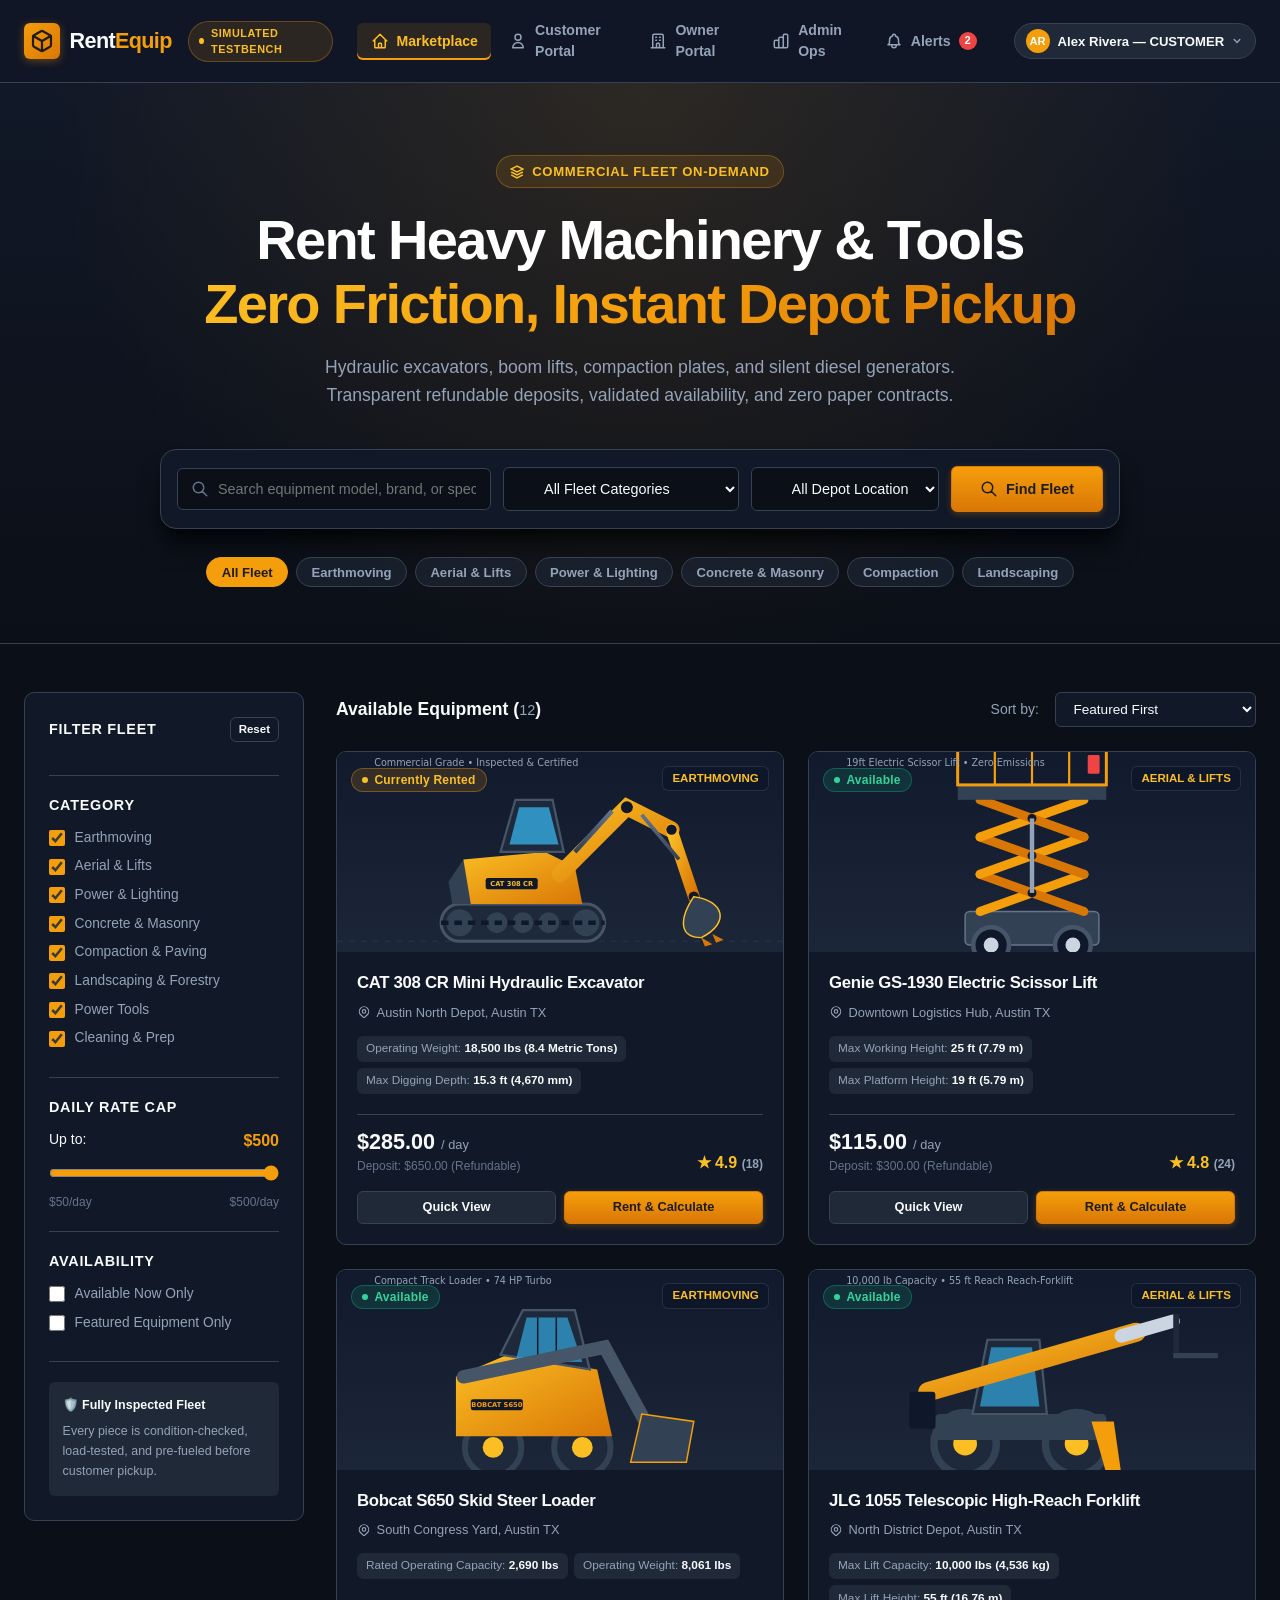
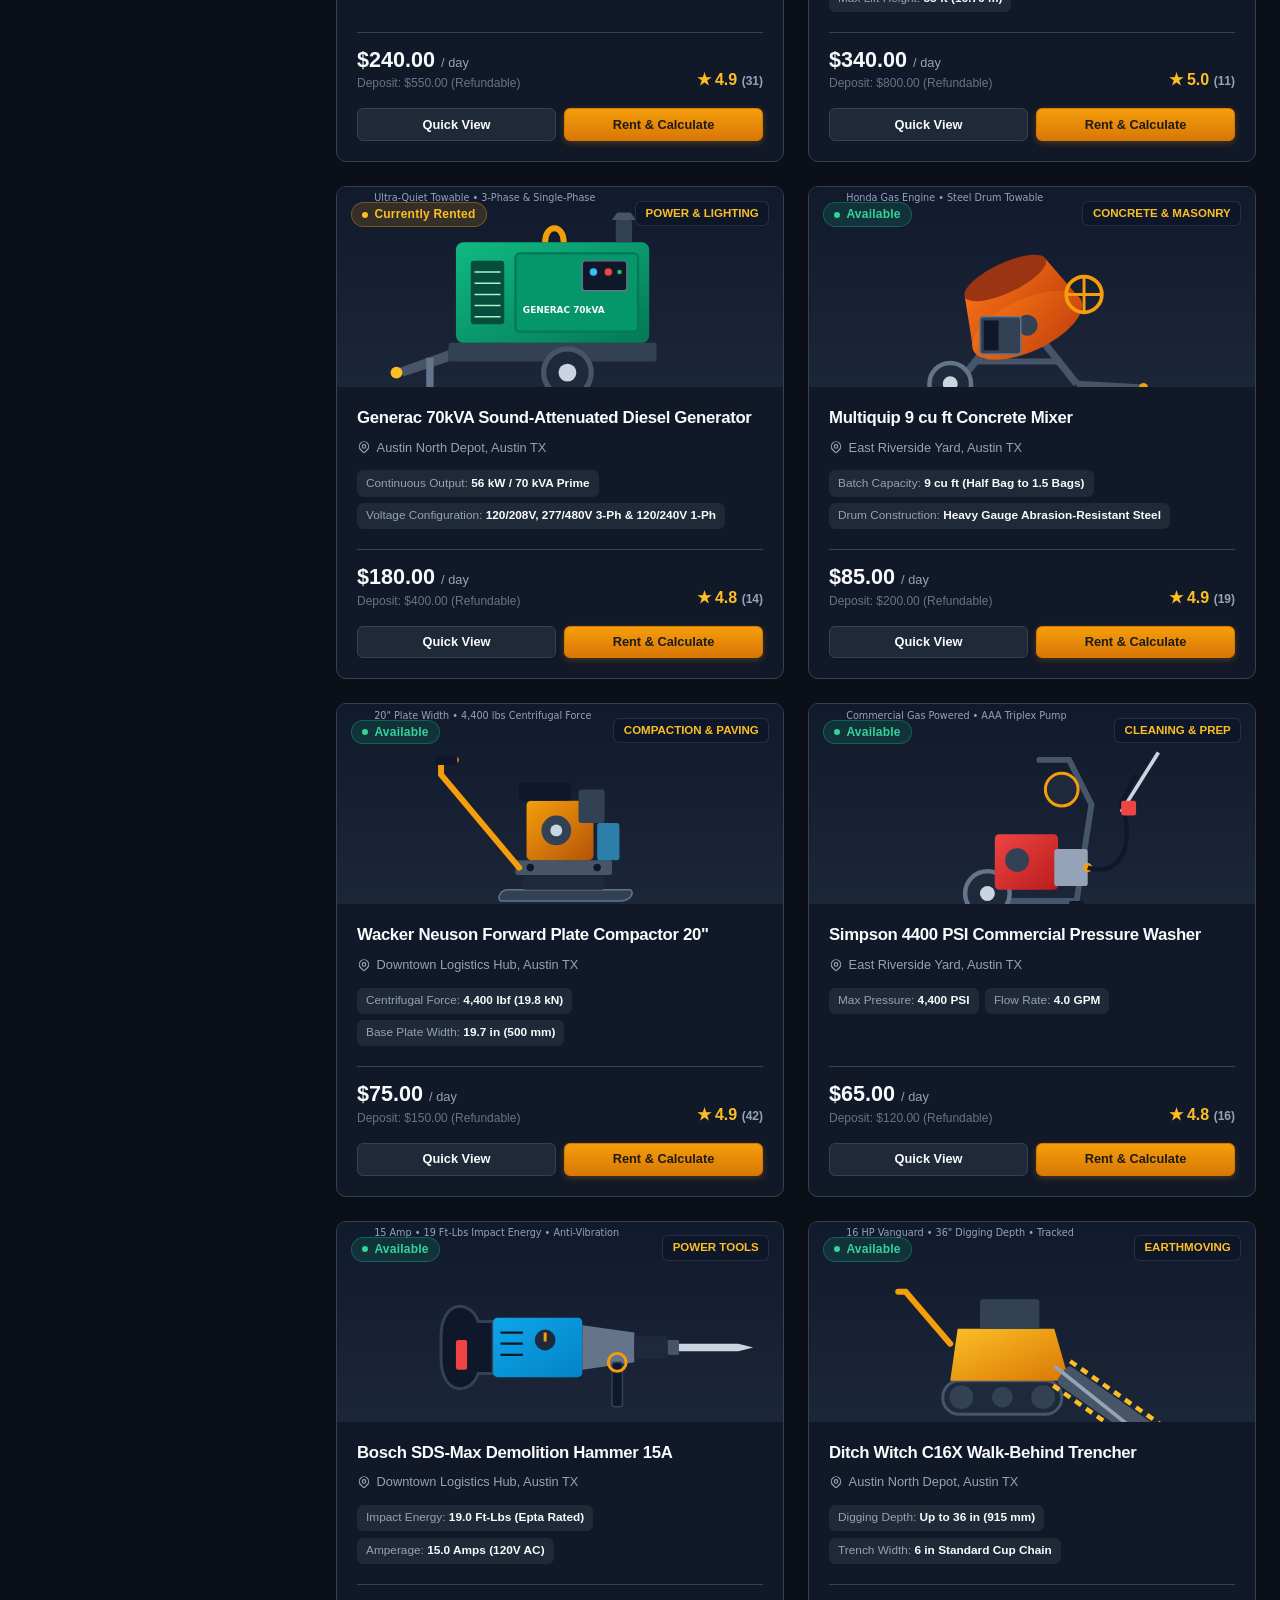
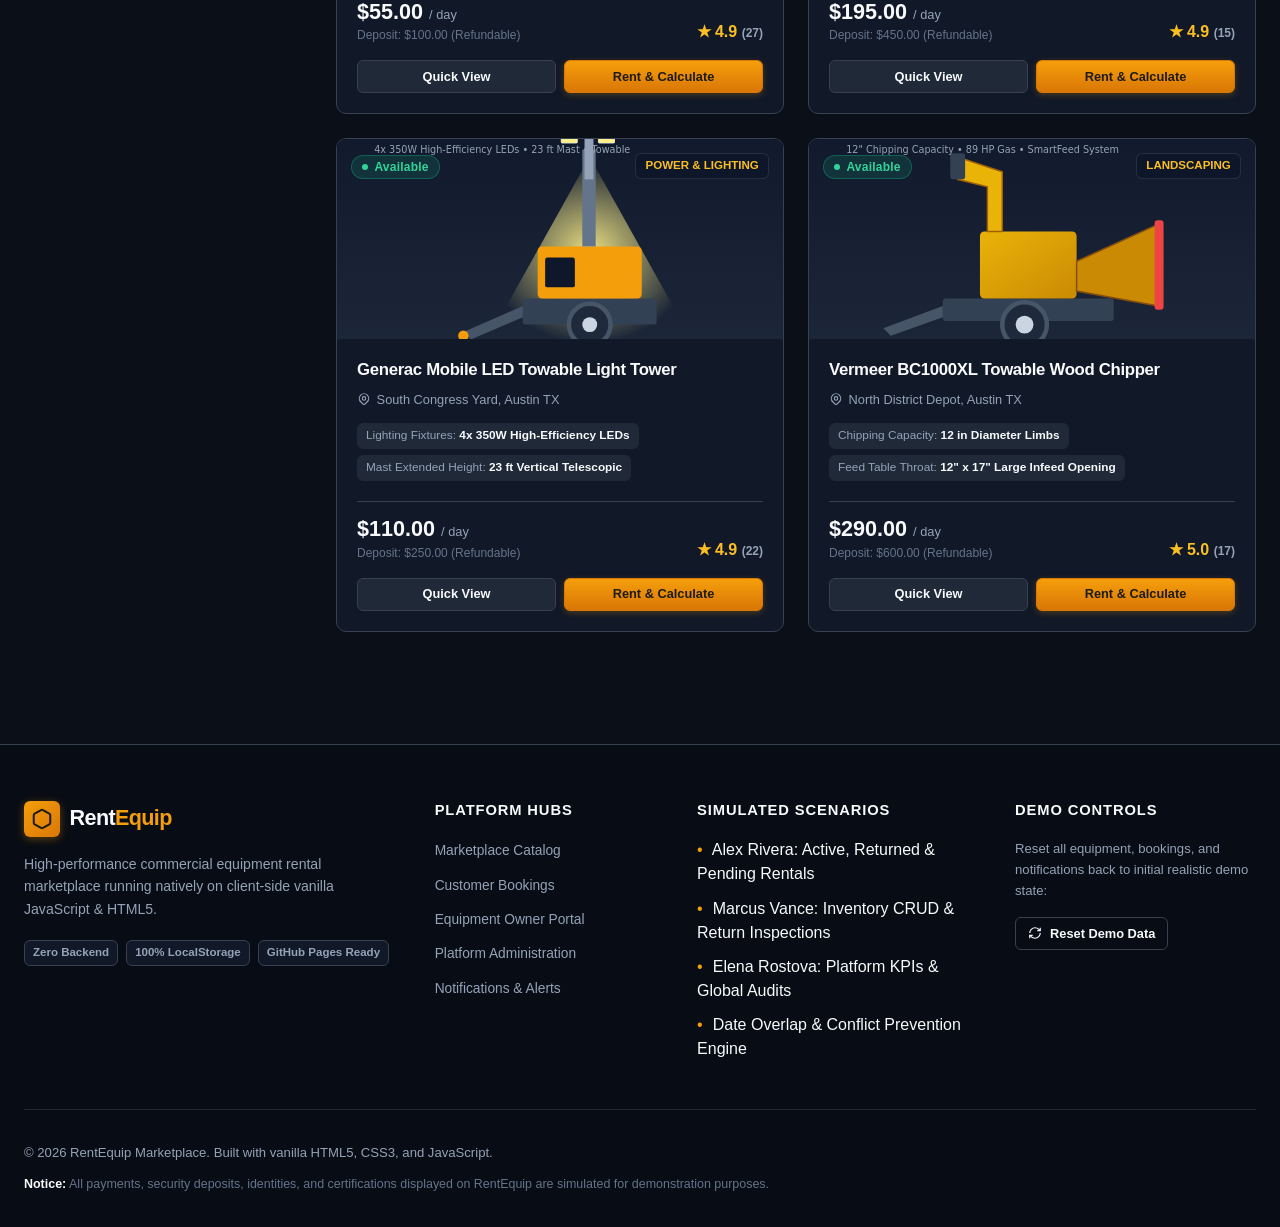
==== index.html @ ba28d606 "feat: implement RentEquip equipment rental marketplace and GitHub Pages deploy workflow" ====
<!DOCTYPE html>
<html lang="en">
<head>
  <meta charset="UTF-8">
  <meta name="viewport" content="width=device-width, initial-scale=1.0">
  <meta name="description" content="RentEquip - Modern commercial equipment rental marketplace. Rent excavators, aerial lifts, generators, and compaction machinery with instant availability.">
  <title>RentEquip — Heavy Equipment &amp; Machinery Rental Marketplace</title>
  
  <!-- CSS Stylesheets (Relative Paths for GitHub Pages) -->
  <link rel="stylesheet" href="css/base.css">
  <link rel="stylesheet" href="css/components.css">
  <link rel="stylesheet" href="css/marketplace.css">
  <link rel="stylesheet" href="css/dashboard.css">
</head>
<body>
  <div class="site-wrapper">
    <!-- Shared Top Navigation Header -->
    <header class="main-header" id="main-header"></header>

    <main class="main-content" id="main-content">
      <!-- Hero Section -->
      <section class="hero-section">
        <div class="container">
          <div class="hero-tagline">
            <svg width="14" height="14" viewBox="0 0 24 24" fill="none" stroke="currentColor" stroke-width="2.5">
              <path d="M12 2L2 7l10 5 10-5-10-5zM2 17l10 5 10-5M2 12l10 5 10-5"/>
            </svg>
            Commercial Fleet On-Demand
          </div>
          <h1 class="hero-title">
            Rent Heavy Machinery &amp; Tools <br><span>Zero Friction, Instant Depot Pickup</span>
          </h1>
          <p class="hero-subtitle">
            Hydraulic excavators, boom lifts, compaction plates, and silent diesel generators. Transparent refundable deposits, validated availability, and zero paper contracts.
          </p>

          <!-- Search Widget -->
          <div class="search-widget-card">
            <form class="search-widget-form" id="search-form" role="search" aria-label="Search equipment catalog">
              <div class="search-field">
                <svg class="search-field-icon" width="18" height="18" fill="none" stroke="currentColor" stroke-width="2" viewBox="0 0 24 24">
                  <path stroke-linecap="round" stroke-linejoin="round" d="M21 21l-6-6m2-5a7 7 0 11-14 0 7 7 0 0114 0z"/>
                </svg>
                <input type="text" id="search-input" class="search-input" placeholder="Search equipment model, brand, or specs (e.g. CAT 308, Lift)..." aria-label="Search equipment keywords">
              </div>

              <div class="search-field">
                <select id="search-category-select" class="search-select" aria-label="Select equipment category">
                  <option value="all">All Fleet Categories</option>
                  <option value="Earthmoving">Earthmoving &amp; Excavation</option>
                  <option value="Aerial & Lifts">Aerial Work Platforms</option>
                  <option value="Power & Lighting">Power &amp; Lighting</option>
                  <option value="Concrete & Masonry">Concrete &amp; Masonry</option>
                  <option value="Compaction & Paving">Compaction &amp; Paving</option>
                  <option value="Landscaping">Landscaping &amp; Forestry</option>
                  <option value="Power Tools">Hand &amp; Power Tools</option>
                  <option value="Cleaning & Prep">Cleaning &amp; Prep</option>
                </select>
              </div>

              <div class="search-field">
                <select id="search-location-select" class="search-select" aria-label="Select depot yard">
                  <option value="all">All Depot Locations</option>
                  <option value="Austin North Depot">Austin North Depot</option>
                  <option value="Downtown Logistics Hub">Downtown Logistics Hub</option>
                  <option value="South Congress Yard">South Congress Yard</option>
                  <option value="East Riverside Yard">East Riverside Yard</option>
                </select>
              </div>

              <button type="submit" class="btn btn-primary search-btn">
                <svg width="18" height="18" fill="none" stroke="currentColor" stroke-width="2" viewBox="0 0 24 24">
                  <path stroke-linecap="round" stroke-linejoin="round" d="M21 21l-6-6m2-5a7 7 0 11-14 0 7 7 0 0114 0z"/>
                </svg>
                Find Fleet
              </button>
            </form>
          </div>

          <!-- Quick Category Filter Chips -->
          <div class="category-chips-bar" id="category-chips">
            <button type="button" class="category-chip active" data-category="all">All Fleet</button>
            <button type="button" class="category-chip" data-category="Earthmoving">Earthmoving</button>
            <button type="button" class="category-chip" data-category="Aerial & Lifts">Aerial &amp; Lifts</button>
            <button type="button" class="category-chip" data-category="Power & Lighting">Power &amp; Lighting</button>
            <button type="button" class="category-chip" data-category="Concrete & Masonry">Concrete &amp; Masonry</button>
            <button type="button" class="category-chip" data-category="Compaction & Paving">Compaction</button>
            <button type="button" class="category-chip" data-category="Landscaping">Landscaping</button>
          </div>
        </div>
      </section>

      <!-- Marketplace Catalog Section -->
      <section class="container">
        <div class="marketplace-layout">
          <!-- Sidebar Filters -->
          <aside class="filter-sidebar" aria-label="Catalog Filters">
            <div class="filter-section">
              <div class="filter-title">
                <span>Filter Fleet</span>
                <button type="button" class="btn btn-outline btn-sm" id="btn-reset-filters" style="font-size: 0.72rem; padding: 0.2rem 0.5rem;">Reset</button>
              </div>
            </div>

            <!-- Category Checklist -->
            <div class="filter-section">
              <h3 class="filter-title">Category</h3>
              <label class="filter-checkbox-label">
                <input type="checkbox" class="filter-checkbox filter-category-checkbox" value="Earthmoving" checked>
                <span>Earthmoving</span>
              </label>
              <label class="filter-checkbox-label">
                <input type="checkbox" class="filter-checkbox filter-category-checkbox" value="Aerial & Lifts" checked>
                <span>Aerial &amp; Lifts</span>
              </label>
              <label class="filter-checkbox-label">
                <input type="checkbox" class="filter-checkbox filter-category-checkbox" value="Power & Lighting" checked>
                <span>Power &amp; Lighting</span>
              </label>
              <label class="filter-checkbox-label">
                <input type="checkbox" class="filter-checkbox filter-category-checkbox" value="Concrete & Masonry" checked>
                <span>Concrete &amp; Masonry</span>
              </label>
              <label class="filter-checkbox-label">
                <input type="checkbox" class="filter-checkbox filter-category-checkbox" value="Compaction & Paving" checked>
                <span>Compaction &amp; Paving</span>
              </label>
              <label class="filter-checkbox-label">
                <input type="checkbox" class="filter-checkbox filter-category-checkbox" value="Landscaping" checked>
                <span>Landscaping &amp; Forestry</span>
              </label>
              <label class="filter-checkbox-label">
                <input type="checkbox" class="filter-checkbox filter-category-checkbox" value="Power Tools" checked>
                <span>Power Tools</span>
              </label>
              <label class="filter-checkbox-label">
                <input type="checkbox" class="filter-checkbox filter-category-checkbox" value="Cleaning & Prep" checked>
                <span>Cleaning &amp; Prep</span>
              </label>
            </div>

            <!-- Price Range Filter -->
            <div class="filter-section">
              <h3 class="filter-title">Daily Rate Cap</h3>
              <div class="price-slider-group">
                <div class="flex justify-between text-sm">
                  <span>Up to:</span>
                  <strong id="price-display" style="color: var(--color-primary); font-size: 1rem;">$500</strong>
                </div>
                <input type="range" id="price-slider" min="50" max="500" step="25" value="500" class="w-full" style="accent-color: var(--color-primary); cursor: pointer;" aria-label="Max daily rate">
                <div class="flex justify-between text-xs text-dim">
                  <span>$50/day</span>
                  <span>$500/day</span>
                </div>
              </div>
            </div>

            <!-- Availability & Featured Toggles -->
            <div class="filter-section">
              <h3 class="filter-title">Availability</h3>
              <label class="filter-checkbox-label">
                <input type="checkbox" id="filter-available-only" class="filter-checkbox">
                <span>Available Now Only</span>
              </label>
              <label class="filter-checkbox-label">
                <input type="checkbox" id="filter-featured-only" class="filter-checkbox">
                <span>Featured Equipment Only</span>
              </label>
            </div>

            <!-- Trust badges in sidebar -->
            <div style="background: var(--color-surface-raised); border-radius: var(--radius-sm); padding: 0.85rem; font-size: 0.78rem; color: var(--color-text-muted);">
              <p style="margin-bottom: 0.4rem;"><strong style="color: var(--color-text-main);">🛡️ Fully Inspected Fleet</strong></p>
              <p>Every piece is condition-checked, load-tested, and pre-fueled before customer pickup.</p>
            </div>
          </aside>

          <!-- Main Equipment Grid -->
          <section class="listings-main-area" aria-label="Equipment Listings">
            <div class="listings-header">
              <div class="listings-count">
                Available Equipment (<span id="listings-count-num">12</span>)
              </div>
              <div class="listings-controls">
                <label for="sort-select" class="text-sm text-muted">Sort by:</label>
                <select id="sort-select" class="sort-select" aria-label="Sort equipment">
                  <option value="featured">Featured First</option>
                  <option value="price-asc">Price: Low to High</option>
                  <option value="price-desc">Price: High to Low</option>
                  <option value="rating-desc">Highest Customer Rating</option>
                  <option value="title-asc">Model Name (A-Z)</option>
                </select>
              </div>
            </div>

            <!-- Active Filter Badges -->
            <div class="active-filters-row" id="active-filters-badges" style="display: none;"></div>

            <!-- Cards Container -->
            <div class="equipment-grid" id="equipment-grid">
              <!-- Dynamically rendered by js/marketplace.js -->
            </div>
          </section>
        </div>
      </section>
    </main>

    <!-- Shared Footer -->
    <footer class="main-footer" id="main-footer"></footer>
  </div>

  <!-- Quick View Modal -->
  <div class="modal" id="quick-view-modal" aria-hidden="true" role="dialog" aria-labelledby="quick-view-modal-title">
    <div class="modal-backdrop"></div>
    <div class="modal-dialog modal-dialog-lg">
      <div class="modal-header">
        <h3 class="modal-title" id="quick-view-modal-title">Equipment Quick View</h3>
        <button class="modal-close" onclick="RentEquip.UI.closeModal('quick-view-modal')" aria-label="Close modal">&times;</button>
      </div>
      <div class="modal-body" id="quick-view-modal-body">
        <!-- Rendered dynamically -->
      </div>
      <div class="modal-footer">
        <button class="btn btn-secondary" onclick="RentEquip.UI.closeModal('quick-view-modal')">Close</button>
        <a href="#" id="quick-view-action-btn" class="btn btn-primary">
          View Full Specs &amp; Calculator &rarr;
        </a>
      </div>
    </div>
  </div>

  <!-- Core Scripts -->
  <script src="js/calc.js"></script>
  <script src="js/storage.js"></script>
  <script src="js/auth.js"></script>
  <script src="js/ui.js"></script>
  <script src="js/marketplace.js"></script>
</body>
</html>
---- css/base.css ----
/**
 * RentEquip - Base Stylesheet & Design System Tokens
 * Industrial, high-contrast, professional equipment marketplace styling.
 */

:root {
  /* Color Palette - Industrial Dark Slate & Safety Amber */
  --color-bg: #0b0f17;
  --color-surface: #111827;
  --color-surface-raised: #1f2937;
  --color-surface-hover: #374151;
  --color-border: #374151;
  --color-border-subtle: #1f2937;

  /* Text Colors */
  --color-text-main: #f8fafc;
  --color-text-muted: #94a3b8;
  --color-text-dim: #64748b;

  /* Brand Accents */
  --color-primary: #f59e0b;
  --color-primary-hover: #d97706;
  --color-primary-light: rgba(245, 158, 11, 0.15);
  --color-primary-text: #1e1b18;

  /* State & Semantic Colors */
  --color-success: #10b981;
  --color-success-bg: rgba(16, 185, 129, 0.15);
  --color-warning: #f59e0b;
  --color-warning-bg: rgba(245, 158, 11, 0.15);
  --color-danger: #ef4444;
  --color-danger-bg: rgba(239, 68, 68, 0.15);
  --color-info: #0284c7;
  --color-info-bg: rgba(2, 132, 199, 0.15);
  --color-purple: #8b5cf6;
  --color-purple-bg: rgba(139, 92, 246, 0.15);

  /* Typography */
  --font-family-sans: -apple-system, BlinkMacSystemFont, "Segoe UI", Roboto, "Helvetica Neue", Arial, sans-serif;
  --font-family-mono: ui-monospace, SFMono-Regular, Menlo, Monaco, Consolas, "Liberation Mono", "Courier New", monospace;

  /* Elevation & Shadows */
  --shadow-sm: 0 1px 2px 0 rgba(0, 0, 0, 0.35);
  --shadow-md: 0 4px 6px -1px rgba(0, 0, 0, 0.4), 0 2px 4px -1px rgba(0, 0, 0, 0.3);
  --shadow-lg: 0 10px 15px -3px rgba(0, 0, 0, 0.5), 0 4px 6px -2px rgba(0, 0, 0, 0.35);
  --shadow-xl: 0 20px 25px -5px rgba(0, 0, 0, 0.6), 0 10px 10px -5px rgba(0, 0, 0, 0.4);

  /* Border Radii */
  --radius-sm: 6px;
  --radius-md: 10px;
  --radius-lg: 16px;
  --radius-full: 9999px;

  /* Transitions */
  --transition-fast: 150ms cubic-bezier(0.4, 0, 0.2, 1);
  --transition-normal: 250ms cubic-bezier(0.4, 0, 0.2, 1);

  /* Max Widths */
  --max-width-site: 1320px;
}

/* Modern CSS Reset */
*, *::before, *::after {
  box-sizing: border-box;
  margin: 0;
  padding: 0;
}

html {
  font-family: var(--font-family-sans);
  background-color: var(--color-bg);
  color: var(--color-text-main);
  line-height: 1.5;
  -webkit-font-smoothing: antialiased;
  -moz-osx-font-smoothing: grayscale;
  scroll-behavior: smooth;
}

body {
  min-height: 100vh;
  display: flex;
  flex-direction: column;
  background-color: var(--color-bg);
  color: var(--color-text-main);
}

body.modal-open {
  overflow: hidden;
}

/* Layout Containers */
.site-wrapper {
  display: flex;
  flex-direction: column;
  min-height: 100vh;
}

.main-content {
  flex: 1 0 auto;
  padding-bottom: 4rem;
}

.container {
  width: 100%;
  max-width: var(--max-width-site);
  margin-left: auto;
  margin-right: auto;
  padding-left: 1.5rem;
  padding-right: 1.5rem;
}

/* Typography Helpers */
h1, h2, h3, h4, h5, h6 {
  color: var(--color-text-main);
  font-weight: 700;
  line-height: 1.25;
  letter-spacing: -0.02em;
}

h1 { font-size: clamp(2rem, 3.5vw, 2.75rem); }
h2 { font-size: clamp(1.5rem, 2.5vw, 2rem); }
h3 { font-size: clamp(1.25rem, 2vw, 1.5rem); }
h4 { font-size: 1.15rem; }

p {
  color: var(--color-text-muted);
  line-height: 1.6;
}

a {
  color: var(--color-primary);
  text-decoration: none;
  transition: color var(--transition-fast);
}

a:hover {
  color: var(--color-primary-hover);
}

strong {
  color: var(--color-text-main);
  font-weight: 600;
}

/* Accessibility */
.sr-only {
  position: absolute;
  width: 1px;
  height: 1px;
  padding: 0;
  margin: -1px;
  overflow: hidden;
  clip: rect(0, 0, 0, 0);
  white-space: nowrap;
  border: 0;
}

:focus-visible {
  outline: 2px solid var(--color-primary);
  outline-offset: 2px;
}

/* General Layout Utilities */
.flex { display: flex; }
.flex-col { display: flex; flex-direction: column; }
.items-center { align-items: center; }
.justify-between { justify-content: space-between; }
.justify-center { justify-content: center; }
.gap-1 { gap: 0.25rem; }
.gap-2 { gap: 0.5rem; }
.gap-3 { gap: 0.75rem; }
.gap-4 { gap: 1rem; }
.gap-6 { gap: 1.5rem; }
.w-full { width: 100%; }

.text-sm { font-size: 0.875rem; }
.text-xs { font-size: 0.75rem; }
.text-muted { color: var(--color-text-muted); }
.text-dim { color: var(--color-text-dim); }
.text-center { text-align: center; }
.font-semibold { font-weight: 600; }
.font-mono { font-family: var(--font-family-mono); }
---- css/components.css ----
/**
 * RentEquip - Component Stylesheet
 * Reusable buttons, badges, modals, toasts, cards, navigation, and forms.
 */

/* ==========================================================================
   Top Navigation Header
   ========================================================================== */
.main-header {
  position: sticky;
  top: 0;
  z-index: 100;
  background-color: rgba(17, 24, 39, 0.95);
  backdrop-filter: blur(12px);
  -webkit-backdrop-filter: blur(12px);
  border-bottom: 1px solid var(--color-border);
  transition: border-color var(--transition-fast);
}

.nav-container {
  max-width: var(--max-width-site);
  margin: 0 auto;
  padding: 0.75rem 1.5rem;
  display: flex;
  align-items: center;
  justify-content: space-between;
  gap: 1.5rem;
}

.nav-brand-section {
  display: flex;
  align-items: center;
  gap: 1rem;
}

.brand-logo {
  display: inline-flex;
  align-items: center;
  gap: 0.6rem;
  text-decoration: none;
  font-weight: 800;
  font-size: 1.35rem;
  letter-spacing: -0.03em;
  color: var(--color-text-main);
}

.brand-icon {
  display: inline-flex;
  align-items: center;
  justify-content: center;
  width: 36px;
  height: 36px;
  background: linear-gradient(135deg, #f59e0b, #d97706);
  color: #1e1b18;
  border-radius: var(--radius-sm);
  box-shadow: 0 2px 8px rgba(245, 158, 11, 0.35);
}

.brand-name {
  color: var(--color-text-main);
}

.brand-highlight {
  color: var(--color-primary);
}

.simulation-pill {
  display: inline-flex;
  align-items: center;
  gap: 0.45rem;
  padding: 0.2rem 0.65rem;
  background-color: rgba(245, 158, 11, 0.12);
  border: 1px solid rgba(245, 158, 11, 0.3);
  border-radius: var(--radius-full);
  font-size: 0.68rem;
  font-weight: 700;
  color: #fbbf24;
  letter-spacing: 0.05em;
  text-transform: uppercase;
}

.simulation-dot {
  width: 6px;
  height: 6px;
  border-radius: 50%;
  background-color: #fbbf24;
  animation: pulse-dot 2s infinite ease-in-out;
}

@keyframes pulse-dot {
  0%, 100% { opacity: 1; transform: scale(1); }
  50% { opacity: 0.35; transform: scale(0.85); }
}

/* Desktop Navigation */
.nav-links {
  display: flex;
  align-items: center;
  gap: 0.25rem;
}

.nav-link {
  display: inline-flex;
  align-items: center;
  gap: 0.5rem;
  padding: 0.5rem 0.85rem;
  color: var(--color-text-muted);
  font-size: 0.88rem;
  font-weight: 600;
  border-radius: var(--radius-sm);
  text-decoration: none;
  transition: all var(--transition-fast);
}

.nav-link:hover {
  color: var(--color-text-main);
  background-color: var(--color-surface-raised);
}

.nav-link.active {
  color: #fbbf24;
  background-color: rgba(245, 158, 11, 0.12);
  box-shadow: inset 0 -2px 0 var(--color-primary);
}

.nav-svg {
  flex-shrink: 0;
}

.nav-badge {
  display: inline-flex;
  align-items: center;
  justify-content: center;
  min-width: 18px;
  height: 18px;
  padding: 0 4px;
  background-color: var(--color-danger);
  color: #ffffff;
  border-radius: var(--radius-full);
  font-size: 0.7rem;
  font-weight: 700;
  line-height: 1;
}

/* User Perspective Selector */
.nav-user-control {
  display: flex;
  align-items: center;
  gap: 0.75rem;
}

.role-selector-wrapper {
  position: relative;
}

.role-selector {
  display: flex;
  align-items: center;
  gap: 0.5rem;
  background-color: var(--color-surface-raised);
  border: 1px solid var(--color-border);
  padding: 0.3rem 0.65rem;
  border-radius: var(--radius-full);
  cursor: pointer;
  transition: border-color var(--transition-fast), background-color var(--transition-fast);
}

.role-selector:hover {
  border-color: var(--color-primary);
}

.role-avatar-circle {
  width: 24px;
  height: 24px;
  border-radius: 50%;
  display: flex;
  align-items: center;
  justify-content: center;
  font-size: 0.7rem;
  font-weight: 800;
  color: #ffffff;
  flex-shrink: 0;
}

.role-dropdown {
  appearance: none;
  -webkit-appearance: none;
  background: transparent;
  border: none;
  color: var(--color-text-main);
  font-size: 0.82rem;
  font-weight: 600;
  cursor: pointer;
  padding-right: 1.25rem;
}

.role-dropdown:focus {
  outline: none;
}

.dropdown-chevron {
  position: absolute;
  right: 0.75rem;
  pointer-events: none;
  color: var(--color-text-muted);
}

.mobile-menu-btn {
  display: none;
  background: transparent;
  border: 1px solid var(--color-border);
  color: var(--color-text-main);
  padding: 0.4rem;
  border-radius: var(--radius-sm);
  cursor: pointer;
}

/* Mobile Drawer */
.mobile-drawer {
  background-color: var(--color-surface);
  border-bottom: 1px solid var(--color-border);
  padding: 1rem 1.5rem;
}

.mobile-nav-links {
  display: flex;
  flex-direction: column;
  gap: 0.5rem;
}

.mobile-nav-link {
  display: flex;
  align-items: center;
  gap: 0.75rem;
  padding: 0.75rem 1rem;
  border-radius: var(--radius-sm);
  color: var(--color-text-muted);
  font-weight: 600;
  font-size: 0.95rem;
}

.mobile-nav-link.active {
  background-color: rgba(245, 158, 11, 0.15);
  color: #fbbf24;
}

.mobile-drawer-footer {
  margin-top: 1rem;
  padding-top: 1rem;
  border-top: 1px solid var(--color-border);
  font-size: 0.85rem;
}

/* ==========================================================================
   Buttons
   ========================================================================== */
.btn {
  display: inline-flex;
  align-items: center;
  justify-content: center;
  gap: 0.5rem;
  padding: 0.65rem 1.25rem;
  font-size: 0.9rem;
  font-weight: 600;
  line-height: 1.4;
  border-radius: var(--radius-sm);
  border: 1px solid transparent;
  cursor: pointer;
  text-decoration: none;
  transition: all var(--transition-fast);
  white-space: nowrap;
}

.btn:disabled {
  opacity: 0.55;
  cursor: not-allowed;
  pointer-events: none;
}

.btn-primary {
  background: linear-gradient(180deg, #f59e0b, #d97706);
  color: #1e1b18;
  border-color: #d97706;
  font-weight: 700;
  box-shadow: 0 2px 6px rgba(245, 158, 11, 0.25);
}

.btn-primary:hover {
  background: linear-gradient(180deg, #fbbf24, #d97706);
  color: #0f172a;
  transform: translateY(-1px);
  box-shadow: 0 4px 10px rgba(245, 158, 11, 0.35);
}

.btn-primary:active {
  transform: translateY(0);
}

.btn-secondary {
  background-color: var(--color-surface-raised);
  color: var(--color-text-main);
  border-color: var(--color-border);
}

.btn-secondary:hover {
  background-color: var(--color-surface-hover);
  color: #ffffff;
}

.btn-outline {
  background-color: transparent;
  color: var(--color-text-main);
  border-color: var(--color-border);
}

.btn-outline:hover {
  background-color: var(--color-surface-raised);
  border-color: var(--color-primary);
  color: var(--color-primary);
}

.btn-danger {
  background-color: var(--color-danger);
  color: #ffffff;
}

.btn-danger:hover {
  background-color: #dc2626;
}

.btn-success {
  background-color: var(--color-success);
  color: #042f2e;
  font-weight: 700;
}

.btn-success:hover {
  background-color: #059669;
  color: #ffffff;
}

.btn-sm {
  padding: 0.4rem 0.75rem;
  font-size: 0.8rem;
}

.btn-lg {
  padding: 0.85rem 1.75rem;
  font-size: 1.05rem;
}

.btn-block {
  width: 100%;
}

/* ==========================================================================
   Badges & Status Pills
   ========================================================================== */
.badge {
  display: inline-flex;
  align-items: center;
  gap: 0.4rem;
  padding: 0.25rem 0.65rem;
  border-radius: var(--radius-full);
  font-size: 0.75rem;
  font-weight: 700;
  letter-spacing: 0.02em;
  line-height: 1.2;
}

.badge-dot {
  width: 6px;
  height: 6px;
  border-radius: 50%;
  background-color: currentColor;
}

.badge-pending {
  background-color: rgba(245, 158, 11, 0.15);
  color: #fbbf24;
  border: 1px solid rgba(245, 158, 11, 0.35);
}

.badge-approved {
  background-color: rgba(2, 132, 199, 0.15);
  color: #38bdf8;
  border: 1px solid rgba(2, 132, 199, 0.35);
}

.badge-active {
  background-color: rgba(16, 185, 129, 0.15);
  color: #34d399;
  border: 1px solid rgba(16, 185, 129, 0.35);
}

.badge-returned {
  background-color: rgba(139, 92, 246, 0.15);
  color: #a78bfa;
  border: 1px solid rgba(139, 92, 246, 0.35);
}

.badge-completed {
  background-color: rgba(148, 163, 184, 0.15);
  color: #cbd5e1;
  border: 1px solid rgba(148, 163, 184, 0.3);
}

.badge-rejected, .badge-overdue {
  background-color: rgba(239, 68, 68, 0.15);
  color: #f87171;
  border: 1px solid rgba(239, 68, 68, 0.35);
}

.badge-overdue .badge-dot {
  animation: pulse-dot 1.2s infinite;
}

.badge-available {
  background-color: rgba(16, 185, 129, 0.15);
  color: #34d399;
  border: 1px solid rgba(16, 185, 129, 0.35);
}

.badge-rented {
  background-color: rgba(245, 158, 11, 0.15);
  color: #fbbf24;
  border: 1px solid rgba(245, 158, 11, 0.35);
}

.badge-maintenance {
  background-color: rgba(148, 163, 184, 0.15);
  color: #94a3b8;
  border: 1px solid rgba(148, 163, 184, 0.3);
}

.badge-customer { background-color: rgba(245, 158, 11, 0.2); color: #fbbf24; }
.badge-owner { background-color: rgba(2, 132, 199, 0.2); color: #38bdf8; }
.badge-admin { background-color: rgba(139, 92, 246, 0.2); color: #c084fc; }

/* ==========================================================================
   Modals
   ========================================================================== */
.modal {
  position: fixed;
  inset: 0;
  z-index: 1000;
  display: flex;
  align-items: center;
  justify-content: center;
  padding: 1.5rem;
  visibility: hidden;
  opacity: 0;
  pointer-events: none;
  transition: opacity var(--transition-fast), visibility var(--transition-fast);
}

.modal.open {
  visibility: visible;
  opacity: 1;
  pointer-events: auto;
}

.modal-backdrop {
  position: absolute;
  inset: 0;
  background-color: rgba(0, 0, 0, 0.75);
  backdrop-filter: blur(4px);
}

.modal-dialog {
  position: relative;
  width: 100%;
  max-width: 600px;
  max-height: 90vh;
  overflow-y: auto;
  background-color: var(--color-surface);
  border: 1px solid var(--color-border);
  border-radius: var(--radius-lg);
  box-shadow: var(--shadow-xl);
  display: flex;
  flex-direction: column;
  transform: translateY(15px) scale(0.98);
  transition: transform var(--transition-fast);
}

.modal.open .modal-dialog {
  transform: translateY(0) scale(1);
}

.modal-dialog-lg {
  max-width: 820px;
}

.modal-header {
  padding: 1.25rem 1.5rem;
  border-bottom: 1px solid var(--color-border);
  display: flex;
  align-items: center;
  justify-content: space-between;
}

.modal-title {
  font-size: 1.25rem;
  font-weight: 700;
  color: var(--color-text-main);
}

.modal-close {
  background: transparent;
  border: none;
  color: var(--color-text-muted);
  font-size: 1.5rem;
  line-height: 1;
  cursor: pointer;
  padding: 0.25rem 0.5rem;
  border-radius: var(--radius-sm);
  transition: color var(--transition-fast);
}

.modal-close:hover {
  color: var(--color-text-main);
}

.modal-body {
  padding: 1.5rem;
  overflow-y: auto;
}

.modal-footer {
  padding: 1.25rem 1.5rem;
  border-top: 1px solid var(--color-border);
  display: flex;
  align-items: center;
  justify-content: flex-end;
  gap: 0.75rem;
  background-color: rgba(17, 24, 39, 0.5);
}

/* ==========================================================================
   Toasts
   ========================================================================== */
.toast-container {
  position: fixed;
  bottom: 1.5rem;
  right: 1.5rem;
  z-index: 1100;
  display: flex;
  flex-direction: column;
  gap: 0.75rem;
  max-width: 420px;
  width: calc(100% - 3rem);
  pointer-events: none;
}

.toast {
  pointer-events: auto;
  display: flex;
  align-items: center;
  gap: 0.75rem;
  padding: 0.85rem 1.25rem;
  background-color: var(--color-surface-raised);
  border: 1px solid var(--color-border);
  border-radius: var(--radius-md);
  box-shadow: var(--shadow-xl);
  color: var(--color-text-main);
  font-size: 0.88rem;
  line-height: 1.4;
  animation: slide-in 0.25s cubic-bezier(0.16, 1, 0.3, 1);
  transition: opacity 0.2s, transform 0.2s;
}

@keyframes slide-in {
  from {
    transform: translateY(20px);
    opacity: 0;
  }
  to {
    transform: translateY(0);
    opacity: 1;
  }
}

.toast.fade-out {
  opacity: 0;
  transform: translateY(10px);
}

.toast-icon {
  display: inline-flex;
  flex-shrink: 0;
}

.toast-message {
  flex: 1;
}

.toast-close {
  background: transparent;
  border: none;
  color: var(--color-text-muted);
  font-size: 1.25rem;
  cursor: pointer;
  padding: 0.2rem;
  line-height: 1;
}

.toast-success {
  border-left: 4px solid var(--color-success);
}
.toast-success .toast-icon {
  color: var(--color-success);
}

.toast-error {
  border-left: 4px solid var(--color-danger);
}
.toast-error .toast-icon {
  color: var(--color-danger);
}

.toast-warning {
  border-left: 4px solid var(--color-warning);
}
.toast-warning .toast-icon {
  color: var(--color-warning);
}

.toast-info {
  border-left: 4px solid var(--color-info);
}
.toast-info .toast-icon {
  color: var(--color-info);
}

/* ==========================================================================
   Forms & Controls
   ========================================================================== */
.form-group {
  margin-bottom: 1.25rem;
}

.form-label {
  display: block;
  font-size: 0.85rem;
  font-weight: 600;
  color: var(--color-text-main);
  margin-bottom: 0.4rem;
}

.form-label .required {
  color: var(--color-danger);
}

.form-control,
.form-select,
.form-textarea {
  width: 100%;
  padding: 0.65rem 0.85rem;
  background-color: var(--color-surface);
  border: 1px solid var(--color-border);
  border-radius: var(--radius-sm);
  color: var(--color-text-main);
  font-family: inherit;
  font-size: 0.9rem;
  line-height: 1.5;
  transition: border-color var(--transition-fast), box-shadow var(--transition-fast);
}

.form-control:focus,
.form-select:focus,
.form-textarea:focus {
  outline: none;
  border-color: var(--color-primary);
  box-shadow: 0 0 0 3px rgba(245, 158, 11, 0.2);
}

.form-textarea {
  resize: vertical;
  min-height: 90px;
}

.form-hint {
  font-size: 0.78rem;
  color: var(--color-text-dim);
  margin-top: 0.35rem;
}

.form-error {
  font-size: 0.8rem;
  color: var(--color-danger);
  margin-top: 0.35rem;
}

/* ==========================================================================
   Cards & Content Boxes
   ========================================================================== */
.card {
  background-color: var(--color-surface);
  border: 1px solid var(--color-border);
  border-radius: var(--radius-md);
  box-shadow: var(--shadow-sm);
  overflow: hidden;
  transition: border-color var(--transition-fast), transform var(--transition-fast), box-shadow var(--transition-fast);
}

.card:hover {
  border-color: var(--color-border-subtle);
}

.card-header {
  padding: 1.25rem 1.5rem;
  border-bottom: 1px solid var(--color-border);
  display: flex;
  align-items: center;
  justify-content: space-between;
  gap: 1rem;
}

.card-title {
  font-size: 1.15rem;
  font-weight: 700;
  color: var(--color-text-main);
}

.card-body {
  padding: 1.5rem;
}

.card-footer {
  padding: 1rem 1.5rem;
  border-top: 1px solid var(--color-border);
  background-color: rgba(17, 24, 39, 0.4);
}

/* ==========================================================================
   Tabs
   ========================================================================== */
.tab-group {
  display: flex;
  gap: 0.5rem;
  border-bottom: 1px solid var(--color-border);
  margin-bottom: 1.5rem;
  overflow-x: auto;
}

.tab-btn {
  padding: 0.65rem 1.25rem;
  background: transparent;
  border: none;
  color: var(--color-text-muted);
  font-size: 0.9rem;
  font-weight: 600;
  cursor: pointer;
  border-bottom: 2px solid transparent;
  transition: all var(--transition-fast);
  white-space: nowrap;
}

.tab-btn:hover {
  color: var(--color-text-main);
}

.tab-btn.active {
  color: var(--color-primary);
  border-bottom-color: var(--color-primary);
}

/* ==========================================================================
   Empty States
   ========================================================================== */
.empty-state {
  text-align: center;
  padding: 3.5rem 1.5rem;
  display: flex;
  flex-direction: column;
  align-items: center;
  justify-content: center;
}

.empty-icon {
  width: 56px;
  height: 56px;
  color: var(--color-text-dim);
  margin-bottom: 1rem;
}

.empty-title {
  font-size: 1.2rem;
  font-weight: 700;
  color: var(--color-text-main);
  margin-bottom: 0.5rem;
}

.empty-desc {
  max-width: 440px;
  color: var(--color-text-muted);
  font-size: 0.9rem;
  margin-bottom: 1.5rem;
}

/* ==========================================================================
   Footer
   ========================================================================== */
.main-footer {
  background-color: #080c14;
  border-top: 1px solid var(--color-border);
  padding: 3.5rem 0 2rem;
  margin-top: auto;
}

.footer-container {
  max-width: var(--max-width-site);
  margin: 0 auto;
  padding: 0 1.5rem;
}

.footer-grid {
  display: grid;
  grid-template-columns: 2fr 1.2fr 1.5fr 1.3fr;
  gap: 2.5rem;
  margin-bottom: 3rem;
}

.brand-col .footer-desc {
  margin: 1rem 0 1.25rem;
  font-size: 0.88rem;
  max-width: 320px;
}

.footer-badges {
  display: flex;
  flex-wrap: wrap;
  gap: 0.5rem;
}

.meta-tag {
  display: inline-block;
  padding: 0.2rem 0.5rem;
  background-color: var(--color-surface);
  border: 1px solid var(--color-border);
  border-radius: var(--radius-sm);
  font-size: 0.72rem;
  font-weight: 600;
  color: var(--color-text-muted);
}

.footer-heading {
  font-size: 0.92rem;
  font-weight: 700;
  text-transform: uppercase;
  letter-spacing: 0.06em;
  color: var(--color-text-main);
  margin-bottom: 1.2rem;
}

.footer-links {
  list-style: none;
  display: flex;
  flex-direction: column;
  gap: 0.65rem;
}

.footer-links li a {
  color: var(--color-text-muted);
  font-size: 0.86rem;
  transition: color var(--transition-fast);
}

.footer-links li a:hover {
  color: var(--color-primary);
}

.sim-bullet {
  color: var(--color-primary);
  margin-right: 0.35rem;
}

.footer-help-text {
  font-size: 0.82rem;
  color: var(--color-text-muted);
  margin-bottom: 1rem;
}

.footer-bottom {
  border-top: 1px solid var(--color-border-subtle);
  padding-top: 2rem;
  display: flex;
  flex-direction: column;
  gap: 0.75rem;
  font-size: 0.82rem;
  color: var(--color-text-dim);
}

.simulation-disclaimer {
  font-size: 0.78rem;
  color: var(--color-text-dim);
}

/* ==========================================================================
   Responsive Breakpoints
   ========================================================================== */
@media (max-width: 1024px) {
  .footer-grid {
    grid-template-columns: 1fr 1fr;
    gap: 2rem;
  }
}

@media (max-width: 768px) {
  .nav-links {
    display: none;
  }
  .mobile-menu-btn {
    display: block;
  }
  .footer-grid {
    grid-template-columns: 1fr;
    gap: 2rem;
  }
  .simulation-pill {
    display: none;
  }
}
---- css/marketplace.css ----
/**
 * RentEquip - Marketplace & Equipment Catalog Stylesheet
 * Covers catalog search, filtering, card grids, detail pages, and interactive calculator.
 */

/* ==========================================================================
   Marketplace Hero Section
   ========================================================================== */
.hero-section {
  background: radial-gradient(circle at 50% 0%, rgba(245, 158, 11, 0.12) 0%, transparent 70%),
              linear-gradient(180deg, #111827 0%, #0b0f17 100%);
  border-bottom: 1px solid var(--color-border);
  padding: 4.5rem 0 3.5rem;
  text-align: center;
}

.hero-tagline {
  display: inline-flex;
  align-items: center;
  gap: 0.5rem;
  padding: 0.35rem 0.85rem;
  background-color: rgba(245, 158, 11, 0.12);
  border: 1px solid rgba(245, 158, 11, 0.3);
  border-radius: var(--radius-full);
  color: #fbbf24;
  font-size: 0.82rem;
  font-weight: 700;
  text-transform: uppercase;
  letter-spacing: 0.05em;
  margin-bottom: 1.25rem;
}

.hero-title {
  font-size: clamp(2.2rem, 4.5vw, 3.5rem);
  font-weight: 800;
  color: #ffffff;
  margin-bottom: 1rem;
  letter-spacing: -0.03em;
  line-height: 1.15;
}

.hero-title span {
  color: var(--color-primary);
  background: linear-gradient(135deg, #fbbf24 0%, #f59e0b 50%, #d97706 100%);
  -webkit-background-clip: text;
  -webkit-text-fill-color: transparent;
}

.hero-subtitle {
  max-width: 680px;
  margin: 0 auto 2.5rem;
  font-size: 1.1rem;
  color: var(--color-text-muted);
}

/* ==========================================================================
   Hero Search & Filter Bar
   ========================================================================== */
.search-widget-card {
  max-width: 960px;
  margin: 0 auto;
  background-color: var(--color-surface);
  border: 1px solid var(--color-border);
  border-radius: var(--radius-lg);
  padding: 1rem;
  box-shadow: var(--shadow-xl);
}

.search-widget-form {
  display: grid;
  grid-template-columns: 2fr 1.5fr 1.2fr auto;
  gap: 0.75rem;
}

.search-field {
  position: relative;
  display: flex;
  align-items: center;
}

.search-field-icon {
  position: absolute;
  left: 0.85rem;
  color: var(--color-text-dim);
  pointer-events: none;
}

.search-input {
  width: 100%;
  padding: 0.75rem 0.85rem 0.75rem 2.5rem;
  background-color: var(--color-bg);
  border: 1px solid var(--color-border);
  border-radius: var(--radius-sm);
  color: var(--color-text-main);
  font-size: 0.9rem;
  transition: border-color var(--transition-fast);
}

.search-input:focus {
  outline: none;
  border-color: var(--color-primary);
}

.search-select {
  width: 100%;
  padding: 0.75rem 0.85rem 0.75rem 2.25rem;
  background-color: var(--color-bg);
  border: 1px solid var(--color-border);
  border-radius: var(--radius-sm);
  color: var(--color-text-main);
  font-size: 0.9rem;
  cursor: pointer;
}

.search-btn {
  padding: 0.75rem 1.75rem;
  font-weight: 700;
}

/* Quick Category Filter Chips */
.category-chips-bar {
  display: flex;
  align-items: center;
  justify-content: center;
  flex-wrap: wrap;
  gap: 0.5rem;
  margin-top: 1.75rem;
}

.category-chip {
  padding: 0.4rem 0.9rem;
  background-color: rgba(31, 41, 55, 0.6);
  border: 1px solid var(--color-border);
  border-radius: var(--radius-full);
  color: var(--color-text-muted);
  font-size: 0.82rem;
  font-weight: 600;
  cursor: pointer;
  transition: all var(--transition-fast);
  white-space: nowrap;
}

.category-chip:hover {
  background-color: var(--color-surface-hover);
  color: var(--color-text-main);
  border-color: var(--color-primary);
}

.category-chip.active {
  background-color: var(--color-primary);
  border-color: var(--color-primary);
  color: #1e1b18;
  font-weight: 700;
}

/* ==========================================================================
   Marketplace Main Layout (Sidebar + Grid)
   ========================================================================== */
.marketplace-layout {
  display: grid;
  grid-template-columns: 280px 1fr;
  gap: 2rem;
  padding: 3rem 0;
}

/* Filter Sidebar */
.filter-sidebar {
  background-color: var(--color-surface);
  border: 1px solid var(--color-border);
  border-radius: var(--radius-md);
  padding: 1.5rem;
  height: fit-content;
  position: sticky;
  top: 5rem;
}

.filter-section {
  border-bottom: 1px solid var(--color-border);
  padding-bottom: 1.25rem;
  margin-bottom: 1.25rem;
}

.filter-section:last-child {
  border-bottom: none;
  padding-bottom: 0;
  margin-bottom: 0;
}

.filter-title {
  font-size: 0.9rem;
  font-weight: 700;
  text-transform: uppercase;
  letter-spacing: 0.05em;
  color: var(--color-text-main);
  margin-bottom: 0.85rem;
  display: flex;
  align-items: center;
  justify-content: space-between;
}

.filter-checkbox-label {
  display: flex;
  align-items: center;
  gap: 0.6rem;
  font-size: 0.86rem;
  color: var(--color-text-muted);
  cursor: pointer;
  margin-bottom: 0.5rem;
}

.filter-checkbox-label:hover {
  color: var(--color-text-main);
}

.filter-checkbox {
  accent-color: var(--color-primary);
  width: 16px;
  height: 16px;
}

.price-slider-group {
  display: flex;
  flex-direction: column;
  gap: 0.75rem;
}

.price-range-inputs {
  display: flex;
  align-items: center;
  gap: 0.5rem;
}

.price-range-input {
  width: 100%;
  padding: 0.45rem 0.6rem;
  background-color: var(--color-bg);
  border: 1px solid var(--color-border);
  border-radius: var(--radius-sm);
  color: var(--color-text-main);
  font-size: 0.84rem;
}

/* Listings Header & Toolbar */
.listings-header {
  display: flex;
  align-items: center;
  justify-content: space-between;
  margin-bottom: 1.5rem;
  flex-wrap: wrap;
  gap: 1rem;
}

.listings-count {
  font-size: 1.1rem;
  font-weight: 700;
  color: var(--color-text-main);
}

.listings-count span {
  color: var(--color-text-muted);
  font-weight: 400;
  font-size: 0.9rem;
}

.listings-controls {
  display: flex;
  align-items: center;
  gap: 1rem;
}

.sort-select {
  padding: 0.5rem 0.85rem;
  background-color: var(--color-surface);
  border: 1px solid var(--color-border);
  border-radius: var(--radius-sm);
  color: var(--color-text-main);
  font-size: 0.85rem;
  cursor: pointer;
}

/* Active Filter Badges */
.active-filters-row {
  display: flex;
  align-items: center;
  flex-wrap: wrap;
  gap: 0.5rem;
  margin-bottom: 1.5rem;
}

.filter-badge {
  display: inline-flex;
  align-items: center;
  gap: 0.4rem;
  padding: 0.25rem 0.65rem;
  background-color: var(--color-surface-raised);
  border: 1px solid var(--color-border);
  border-radius: var(--radius-full);
  font-size: 0.78rem;
  color: var(--color-text-main);
}

.filter-badge-remove {
  cursor: pointer;
  color: var(--color-text-dim);
  border: none;
  background: transparent;
  font-size: 1rem;
  line-height: 1;
}

.filter-badge-remove:hover {
  color: var(--color-danger);
}

/* ==========================================================================
   Equipment Cards Grid
   ========================================================================== */
.equipment-grid {
  display: grid;
  grid-template-columns: repeat(auto-fill, minmax(320px, 1fr));
  gap: 1.5rem;
}

.equipment-card {
  background-color: var(--color-surface);
  border: 1px solid var(--color-border);
  border-radius: var(--radius-md);
  overflow: hidden;
  display: flex;
  flex-direction: column;
  transition: transform var(--transition-fast), border-color var(--transition-fast), box-shadow var(--transition-fast);
}

.equipment-card:hover {
  transform: translateY(-3px);
  border-color: var(--color-primary);
  box-shadow: 0 12px 24px -8px rgba(0, 0, 0, 0.6);
}

.card-media-wrapper {
  position: relative;
  width: 100%;
  height: 200px;
  background-color: #0b0f17;
  overflow: hidden;
}

.card-media-wrapper img,
.card-media-wrapper svg {
  width: 100%;
  height: 100%;
  object-fit: cover;
  transition: transform var(--transition-normal);
}

.equipment-card:hover .card-media-wrapper img,
.equipment-card:hover .card-media-wrapper svg {
  transform: scale(1.03);
}

.card-badge-status {
  position: absolute;
  top: 0.85rem;
  left: 0.85rem;
}

.card-category-tag {
  position: absolute;
  top: 0.85rem;
  right: 0.85rem;
  padding: 0.2rem 0.6rem;
  background-color: rgba(15, 23, 42, 0.85);
  backdrop-filter: blur(4px);
  border: 1px solid rgba(255, 255, 255, 0.1);
  border-radius: var(--radius-sm);
  font-size: 0.72rem;
  font-weight: 700;
  color: #fbbf24;
  text-transform: uppercase;
}

.equipment-card-content {
  padding: 1.25rem;
  display: flex;
  flex-direction: column;
  flex: 1;
}

.card-title-link {
  color: var(--color-text-main);
  text-decoration: none;
}

.equipment-card-title {
  font-size: 1.05rem;
  font-weight: 700;
  margin-bottom: 0.5rem;
  line-height: 1.35;
  transition: color var(--transition-fast);
}

.equipment-card:hover .equipment-card-title {
  color: var(--color-primary);
}

.card-location {
  display: flex;
  align-items: center;
  gap: 0.35rem;
  font-size: 0.8rem;
  color: var(--color-text-muted);
  margin-bottom: 0.85rem;
}

.card-specs-preview {
  display: flex;
  flex-wrap: wrap;
  gap: 0.4rem;
  margin-bottom: 1.25rem;
}

.spec-pill {
  padding: 0.2rem 0.5rem;
  background-color: var(--color-surface-raised);
  border: 1px solid var(--color-border-subtle);
  border-radius: var(--radius-sm);
  font-size: 0.74rem;
  color: var(--color-text-muted);
}

.equipment-card-pricing {
  margin-top: auto;
  padding-top: 1rem;
  border-top: 1px solid var(--color-border);
  display: flex;
  align-items: flex-end;
  justify-content: space-between;
}

.price-main {
  font-size: 1.35rem;
  font-weight: 800;
  color: var(--color-text-main);
  line-height: 1;
}

.price-period {
  font-size: 0.8rem;
  color: var(--color-text-muted);
  font-weight: normal;
}

.price-deposit-note {
  font-size: 0.75rem;
  color: var(--color-text-dim);
  margin-top: 0.25rem;
}

.card-actions-row {
  display: flex;
  gap: 0.5rem;
  margin-top: 1rem;
}

.card-actions-row .btn {
  flex: 1;
}

/* ==========================================================================
   Equipment Details Page (equipment.html)
   ========================================================================== */
.equipment-detail-layout {
  display: grid;
  grid-template-columns: 1fr 380px;
  gap: 2.5rem;
  padding: 2.5rem 0 4rem;
}

.breadcrumbs {
  display: flex;
  align-items: center;
  gap: 0.5rem;
  font-size: 0.84rem;
  color: var(--color-text-muted);
  margin-bottom: 1.5rem;
}

.breadcrumbs a {
  color: var(--color-text-muted);
}

.breadcrumbs a:hover {
  color: var(--color-primary);
}

.detail-main-media {
  width: 100%;
  height: 420px;
  background-color: #0b0f17;
  border-radius: var(--radius-md);
  overflow: hidden;
  border: 1px solid var(--color-border);
  margin-bottom: 2rem;
}

.detail-main-media img,
.detail-main-media svg {
  width: 100%;
  height: 100%;
  object-fit: cover;
}

.detail-header-block {
  margin-bottom: 2rem;
}

.detail-category-badge {
  display: inline-block;
  padding: 0.25rem 0.75rem;
  background-color: rgba(245, 158, 11, 0.15);
  border: 1px solid rgba(245, 158, 11, 0.3);
  border-radius: var(--radius-full);
  color: #fbbf24;
  font-size: 0.8rem;
  font-weight: 700;
  text-transform: uppercase;
  margin-bottom: 0.75rem;
}

.detail-title {
  font-size: clamp(1.8rem, 3vw, 2.4rem);
  margin-bottom: 0.75rem;
}

.detail-meta-row {
  display: flex;
  align-items: center;
  flex-wrap: wrap;
  gap: 1.5rem;
  font-size: 0.9rem;
  color: var(--color-text-muted);
}

.detail-meta-item {
  display: flex;
  align-items: center;
  gap: 0.4rem;
}

.rating-stars {
  color: #fbbf24;
  font-weight: 700;
}

.detail-specs-table {
  width: 100%;
  border-collapse: collapse;
  margin: 1.5rem 0 2rem;
}

.detail-specs-table tr {
  border-bottom: 1px solid var(--color-border);
}

.detail-specs-table td {
  padding: 0.85rem 0;
  font-size: 0.92rem;
}

.spec-key {
  color: var(--color-text-muted);
  width: 40%;
  font-weight: 500;
}

.spec-val {
  color: var(--color-text-main);
  font-weight: 600;
}

.features-list {
  display: grid;
  grid-template-columns: 1fr 1fr;
  gap: 0.85rem;
  margin: 1.25rem 0 2.5rem;
}

.feature-item {
  display: flex;
  align-items: flex-start;
  gap: 0.6rem;
  font-size: 0.9rem;
  color: var(--color-text-main);
}

.feature-check-icon {
  color: var(--color-success);
  flex-shrink: 0;
  margin-top: 0.15rem;
}

/* Owner Card Component */
.owner-trust-card {
  background-color: var(--color-surface);
  border: 1px solid var(--color-border);
  border-radius: var(--radius-md);
  padding: 1.5rem;
  display: flex;
  align-items: center;
  gap: 1.25rem;
  margin: 2rem 0;
}

.owner-trust-avatar {
  width: 56px;
  height: 56px;
  border-radius: 50%;
  background: linear-gradient(135deg, #0284c7, #0369a1);
  display: flex;
  align-items: center;
  justify-content: center;
  color: #ffffff;
  font-size: 1.35rem;
  font-weight: 800;
  flex-shrink: 0;
}

.owner-trust-info {
  flex: 1;
}

.owner-trust-name {
  font-size: 1.05rem;
  font-weight: 700;
  color: var(--color-text-main);
}

.owner-trust-role {
  font-size: 0.82rem;
  color: var(--color-text-muted);
  margin-bottom: 0.25rem;
}

/* ==========================================================================
   Live Rental Cost Calculator Widget (Sticky Sidebar)
   ========================================================================== */
.calculator-sticky-wrapper {
  position: sticky;
  top: 5rem;
}

.calculator-card {
  background-color: var(--color-surface);
  border: 2px solid var(--color-border);
  border-radius: var(--radius-lg);
  padding: 1.75rem;
  box-shadow: var(--shadow-xl);
}

.calculator-card.valid-ready {
  border-color: rgba(245, 158, 11, 0.5);
}

.calc-rate-header {
  display: flex;
  align-items: baseline;
  justify-content: space-between;
  margin-bottom: 1.5rem;
  padding-bottom: 1rem;
  border-bottom: 1px solid var(--color-border);
}

.calc-daily-price {
  font-size: 2rem;
  font-weight: 800;
  color: #ffffff;
}

.calc-daily-label {
  font-size: 0.9rem;
  color: var(--color-text-muted);
}

.calc-dates-grid {
  display: grid;
  grid-template-columns: 1fr 1fr;
  gap: 0.75rem;
  margin-bottom: 1.25rem;
}

.calc-date-field label {
  display: block;
  font-size: 0.78rem;
  font-weight: 700;
  color: var(--color-text-muted);
  text-transform: uppercase;
  margin-bottom: 0.35rem;
}

.calc-date-input {
  width: 100%;
  padding: 0.65rem 0.6rem;
  background-color: var(--color-bg);
  border: 1px solid var(--color-border);
  border-radius: var(--radius-sm);
  color: var(--color-text-main);
  font-size: 0.88rem;
}

.calc-date-input:focus {
  outline: none;
  border-color: var(--color-primary);
}

/* Live Breakdown Box */
.calc-breakdown-box {
  background-color: var(--color-surface-raised);
  border: 1px solid var(--color-border-subtle);
  border-radius: var(--radius-md);
  padding: 1.25rem;
  margin-bottom: 1.5rem;
}

.calc-breakdown-row {
  display: flex;
  align-items: center;
  justify-content: space-between;
  font-size: 0.88rem;
  margin-bottom: 0.6rem;
  color: var(--color-text-muted);
}

.calc-breakdown-row.total-row {
  border-top: 1px solid var(--color-border);
  padding-top: 0.85rem;
  margin-top: 0.85rem;
  margin-bottom: 0;
  font-size: 1.15rem;
  font-weight: 800;
  color: var(--color-text-main);
}

.calc-breakdown-row.total-row .calc-val {
  color: var(--color-primary);
}

.calc-deposit-badge {
  font-size: 0.72rem;
  padding: 0.15rem 0.45rem;
  background-color: rgba(16, 185, 129, 0.15);
  color: #34d399;
  border-radius: var(--radius-full);
}

.calc-availability-alert {
  padding: 0.75rem 1rem;
  border-radius: var(--radius-sm);
  font-size: 0.84rem;
  margin-bottom: 1.25rem;
  display: flex;
  align-items: center;
  gap: 0.6rem;
}

.alert-available {
  background-color: rgba(16, 185, 129, 0.15);
  border: 1px solid rgba(16, 185, 129, 0.35);
  color: #34d399;
}

.alert-conflict {
  background-color: rgba(239, 68, 68, 0.15);
  border: 1px solid rgba(239, 68, 68, 0.35);
  color: #f87171;
}

.calculator-trust-notes {
  margin-top: 1.25rem;
  display: flex;
  flex-direction: column;
  gap: 0.5rem;
}

.trust-note-item {
  display: flex;
  align-items: center;
  gap: 0.5rem;
  font-size: 0.78rem;
  color: var(--color-text-dim);
}

/* ==========================================================================
   Responsive Breakpoints
   ========================================================================== */
@media (max-width: 1024px) {
  .marketplace-layout {
    grid-template-columns: 1fr;
  }
  .filter-sidebar {
    position: static;
  }
  .equipment-detail-layout {
    grid-template-columns: 1fr;
  }
  .calculator-sticky-wrapper {
    position: static;
  }
}

@media (max-width: 768px) {
  .search-widget-form {
    grid-template-columns: 1fr;
  }
  .features-list {
    grid-template-columns: 1fr;
  }
  .detail-main-media {
    height: 260px;
  }
}
---- css/dashboard.css ----
/**
 * RentEquip - Dashboards & Portals Stylesheet
 * Covers Customer, Owner, Admin, and Notifications portals, tables, KPI cards, and inspection tools.
 */

/* ==========================================================================
   Dashboard Header & Perspective Banner
   ========================================================================== */
.dashboard-header-banner {
  background-color: var(--color-surface);
  border-bottom: 1px solid var(--color-border);
  padding: 2.5rem 0;
  margin-bottom: 2.5rem;
}

.dashboard-header-flex {
  display: flex;
  align-items: center;
  justify-content: space-between;
  flex-wrap: wrap;
  gap: 1.5rem;
}

.dashboard-user-profile {
  display: flex;
  align-items: center;
  gap: 1.25rem;
}

.user-avatar-large {
  width: 64px;
  height: 64px;
  border-radius: 50%;
  display: flex;
  align-items: center;
  justify-content: center;
  font-size: 1.5rem;
  font-weight: 800;
  color: #ffffff;
  box-shadow: 0 4px 12px rgba(0, 0, 0, 0.4);
  flex-shrink: 0;
}

.dashboard-title {
  font-size: 1.75rem;
  font-weight: 800;
  margin-bottom: 0.25rem;
}

.dashboard-subtitle {
  font-size: 0.9rem;
  color: var(--color-text-muted);
  display: flex;
  align-items: center;
  gap: 0.75rem;
}

.dashboard-header-actions {
  display: flex;
  align-items: center;
  gap: 0.75rem;
  flex-wrap: wrap;
}

/* ==========================================================================
   KPI Stat Metrics Grid
   ========================================================================== */
.stats-grid {
  display: grid;
  grid-template-columns: repeat(auto-fit, minmax(220px, 1fr));
  gap: 1.25rem;
  margin-bottom: 2.5rem;
}

.stat-card {
  background-color: var(--color-surface);
  border: 1px solid var(--color-border);
  border-radius: var(--radius-md);
  padding: 1.25rem 1.5rem;
  display: flex;
  flex-direction: column;
  gap: 0.5rem;
  transition: border-color var(--transition-fast), transform var(--transition-fast);
}

.stat-card:hover {
  border-color: var(--color-border-subtle);
  transform: translateY(-2px);
}

.stat-card-header {
  display: flex;
  align-items: center;
  justify-content: space-between;
}

.stat-label {
  font-size: 0.82rem;
  font-weight: 700;
  color: var(--color-text-muted);
  text-transform: uppercase;
  letter-spacing: 0.04em;
}

.stat-icon {
  width: 32px;
  height: 32px;
  border-radius: var(--radius-sm);
  display: flex;
  align-items: center;
  justify-content: center;
}

.stat-value {
  font-size: 1.85rem;
  font-weight: 800;
  color: var(--color-text-main);
  line-height: 1.1;
}

.stat-subtext {
  font-size: 0.78rem;
  color: var(--color-text-dim);
}

/* ==========================================================================
   Responsive Tables & List Views
   ========================================================================== */
.table-container {
  background-color: var(--color-surface);
  border: 1px solid var(--color-border);
  border-radius: var(--radius-md);
  overflow: hidden;
  box-shadow: var(--shadow-sm);
  margin-bottom: 2.5rem;
}

.table-responsive {
  width: 100%;
  overflow-x: auto;
  -webkit-overflow-scrolling: touch;
}

.data-table {
  width: 100%;
  border-collapse: collapse;
  text-align: left;
  font-size: 0.88rem;
}

.data-table th {
  background-color: var(--color-surface-raised);
  padding: 0.85rem 1.25rem;
  font-weight: 700;
  font-size: 0.78rem;
  text-transform: uppercase;
  letter-spacing: 0.05em;
  color: var(--color-text-muted);
  border-bottom: 1px solid var(--color-border);
  white-space: nowrap;
}

.data-table td {
  padding: 1rem 1.25rem;
  border-bottom: 1px solid var(--color-border-subtle);
  color: var(--color-text-main);
  vertical-align: middle;
}

.data-table tbody tr:hover {
  background-color: rgba(31, 41, 55, 0.4);
}

.data-table tbody tr:last-child td {
  border-bottom: none;
}

/* Equipment table item thumb */
.table-item-cell {
  display: flex;
  align-items: center;
  gap: 0.85rem;
}

.table-item-thumb {
  width: 48px;
  height: 48px;
  border-radius: var(--radius-sm);
  background-color: #0b0f17;
  overflow: hidden;
  border: 1px solid var(--color-border);
  flex-shrink: 0;
}

.table-item-thumb img,
.table-item-thumb svg {
  width: 100%;
  height: 100%;
  object-fit: cover;
}

.table-item-title {
  font-weight: 600;
  color: var(--color-text-main);
  line-height: 1.3;
}

.table-item-sub {
  font-size: 0.75rem;
  color: var(--color-text-dim);
}

.table-actions {
  display: flex;
  align-items: center;
  gap: 0.5rem;
  flex-wrap: wrap;
}

/* ==========================================================================
   Inspection & Settlement Modal Specifics
   ========================================================================== */
.inspection-summary-card {
  background-color: var(--color-surface-raised);
  border: 1px solid var(--color-border);
  border-radius: var(--radius-md);
  padding: 1.25rem;
  margin-bottom: 1.5rem;
}

.inspection-dates-row {
  display: flex;
  align-items: center;
  justify-content: space-between;
  font-size: 0.88rem;
  margin-bottom: 0.5rem;
}

.overdue-warning-banner {
  background-color: rgba(239, 68, 68, 0.15);
  border: 1px solid rgba(239, 68, 68, 0.35);
  border-radius: var(--radius-sm);
  padding: 0.75rem 1rem;
  color: #fca5a5;
  font-size: 0.85rem;
  margin-bottom: 1.25rem;
}

.condition-selector-grid {
  display: grid;
  grid-template-columns: repeat(4, 1fr);
  gap: 0.5rem;
  margin-bottom: 1.25rem;
}

.condition-btn {
  padding: 0.75rem 0.5rem;
  background-color: var(--color-surface);
  border: 1px solid var(--color-border);
  border-radius: var(--radius-sm);
  color: var(--color-text-muted);
  font-size: 0.82rem;
  font-weight: 600;
  cursor: pointer;
  text-align: center;
  transition: all var(--transition-fast);
}

.condition-btn:hover {
  border-color: var(--color-primary);
  color: var(--color-text-main);
}

.condition-btn.active {
  background-color: rgba(245, 158, 11, 0.15);
  border-color: var(--color-primary);
  color: #fbbf24;
  font-weight: 700;
}

.settlement-preview-box {
  background-color: #0b0f17;
  border: 1px solid var(--color-border);
  border-radius: var(--radius-md);
  padding: 1.25rem;
  margin: 1.25rem 0;
}

.settlement-row {
  display: flex;
  align-items: center;
  justify-content: space-between;
  font-size: 0.88rem;
  margin-bottom: 0.5rem;
  color: var(--color-text-muted);
}

.settlement-row.total-refund {
  border-top: 1px solid var(--color-border);
  padding-top: 0.75rem;
  margin-top: 0.75rem;
  margin-bottom: 0;
  font-size: 1.1rem;
  font-weight: 800;
  color: var(--color-text-main);
}

.settlement-row.total-refund .settlement-amount {
  color: var(--color-success);
}

/* ==========================================================================
   Receipt & Simulated Invoice Modal
   ========================================================================== */
.receipt-paper {
  background-color: #ffffff;
  color: #0f172a;
  border-radius: var(--radius-md);
  padding: 2rem;
  font-family: inherit;
}

.receipt-header {
  display: flex;
  align-items: flex-start;
  justify-content: space-between;
  border-bottom: 2px solid #e2e8f0;
  padding-bottom: 1.25rem;
  margin-bottom: 1.5rem;
}

.receipt-title {
  font-size: 1.4rem;
  font-weight: 800;
  color: #0f172a;
}

.receipt-meta {
  font-size: 0.82rem;
  color: #64748b;
  text-align: right;
}

.receipt-table {
  width: 100%;
  border-collapse: collapse;
  margin: 1.5rem 0;
}

.receipt-table th {
  text-align: left;
  padding: 0.5rem 0;
  border-bottom: 1px solid #cbd5e1;
  font-size: 0.78rem;
  text-transform: uppercase;
  color: #64748b;
}

.receipt-table td {
  padding: 0.75rem 0;
  border-bottom: 1px solid #f1f5f9;
  font-size: 0.88rem;
  color: #1e293b;
}

.receipt-table tr.total-row td {
  border-top: 2px solid #0f172a;
  border-bottom: none;
  font-size: 1.15rem;
  font-weight: 800;
  padding-top: 1rem;
}

/* ==========================================================================
   Interactive Review Star Rating Widget
   ========================================================================== */
.star-rating-select {
  display: flex;
  align-items: center;
  gap: 0.4rem;
  margin: 0.5rem 0 1rem;
}

.star-btn {
  background: transparent;
  border: none;
  font-size: 1.85rem;
  color: #475569;
  cursor: pointer;
  transition: color var(--transition-fast), transform var(--transition-fast);
  padding: 0;
  line-height: 1;
}

.star-btn:hover,
.star-btn.active {
  color: #fbbf24;
  transform: scale(1.1);
}

/* ==========================================================================
   Notifications Feed
   ========================================================================== */
.notifications-list {
  display: flex;
  flex-direction: column;
  gap: 0.85rem;
}

.notification-item {
  background-color: var(--color-surface);
  border: 1px solid var(--color-border);
  border-radius: var(--radius-md);
  padding: 1.25rem 1.5rem;
  display: flex;
  align-items: flex-start;
  gap: 1.25rem;
  transition: border-color var(--transition-fast), background-color var(--transition-fast);
}

.notification-item.unread {
  background-color: var(--color-surface-raised);
  border-color: rgba(245, 158, 11, 0.4);
}

.notification-icon-wrapper {
  width: 40px;
  height: 40px;
  border-radius: 50%;
  display: flex;
  align-items: center;
  justify-content: center;
  flex-shrink: 0;
}

.notif-type-booking_request { background-color: rgba(245, 158, 11, 0.15); color: #fbbf24; }
.notif-type-booking_approved { background-color: rgba(2, 132, 199, 0.15); color: #38bdf8; }
.notif-type-overdue_alert { background-color: rgba(239, 68, 68, 0.15); color: #f87171; }
.notif-type-return_submitted { background-color: rgba(139, 92, 246, 0.15); color: #c084fc; }
.notif-type-inspection_completed { background-color: rgba(16, 185, 129, 0.15); color: #34d399; }

.notification-body {
  flex: 1;
}

.notification-title-row {
  display: flex;
  align-items: center;
  justify-content: space-between;
  margin-bottom: 0.35rem;
}

.notification-title {
  font-size: 0.98rem;
  font-weight: 700;
  color: var(--color-text-main);
}

.notification-time {
  font-size: 0.76rem;
  color: var(--color-text-dim);
}

.notification-text {
  font-size: 0.88rem;
  color: var(--color-text-muted);
  line-height: 1.5;
  margin-bottom: 0.75rem;
}

.notification-actions {
  display: flex;
  align-items: center;
  gap: 0.75rem;
}

/* ==========================================================================
   Responsive Breakpoints
   ========================================================================== */
@media (max-width: 768px) {
  .dashboard-header-flex {
    flex-direction: column;
    align-items: flex-start;
  }
  .condition-selector-grid {
    grid-template-columns: 1fr 1fr;
  }
}
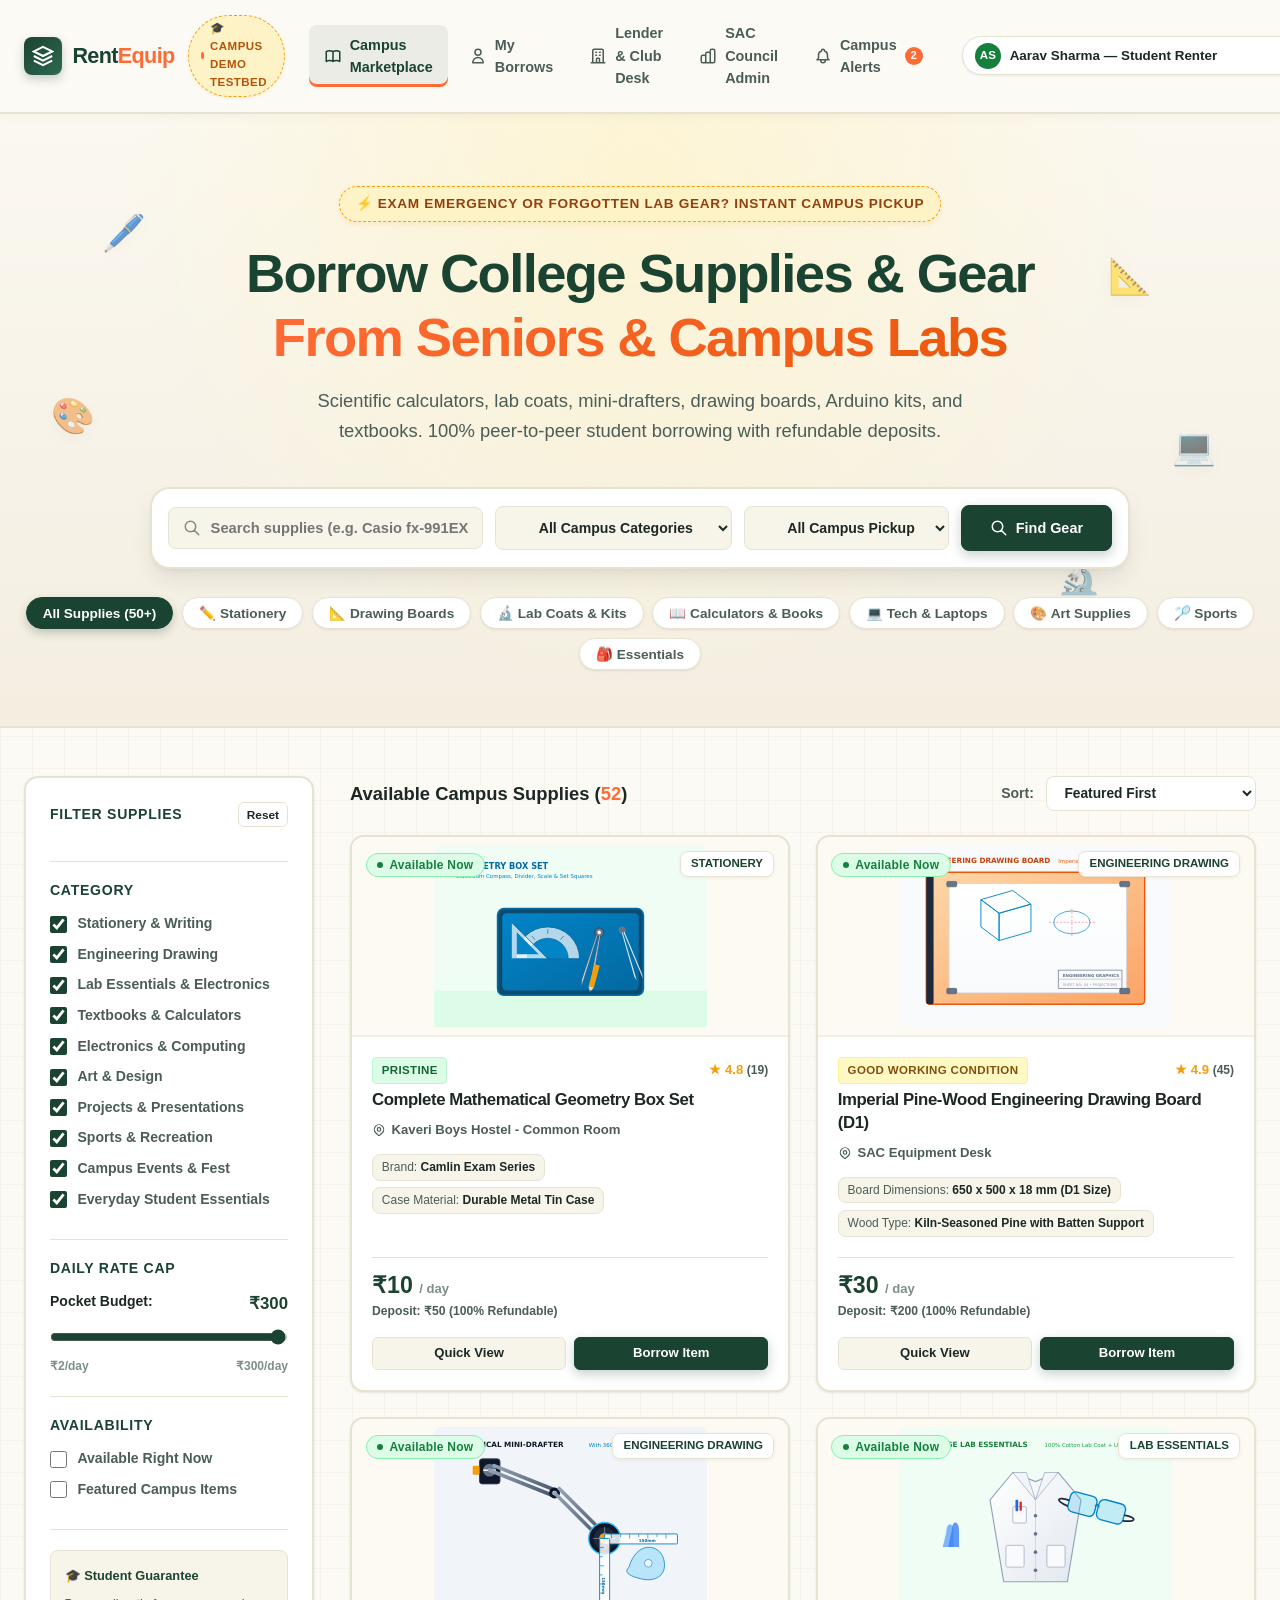
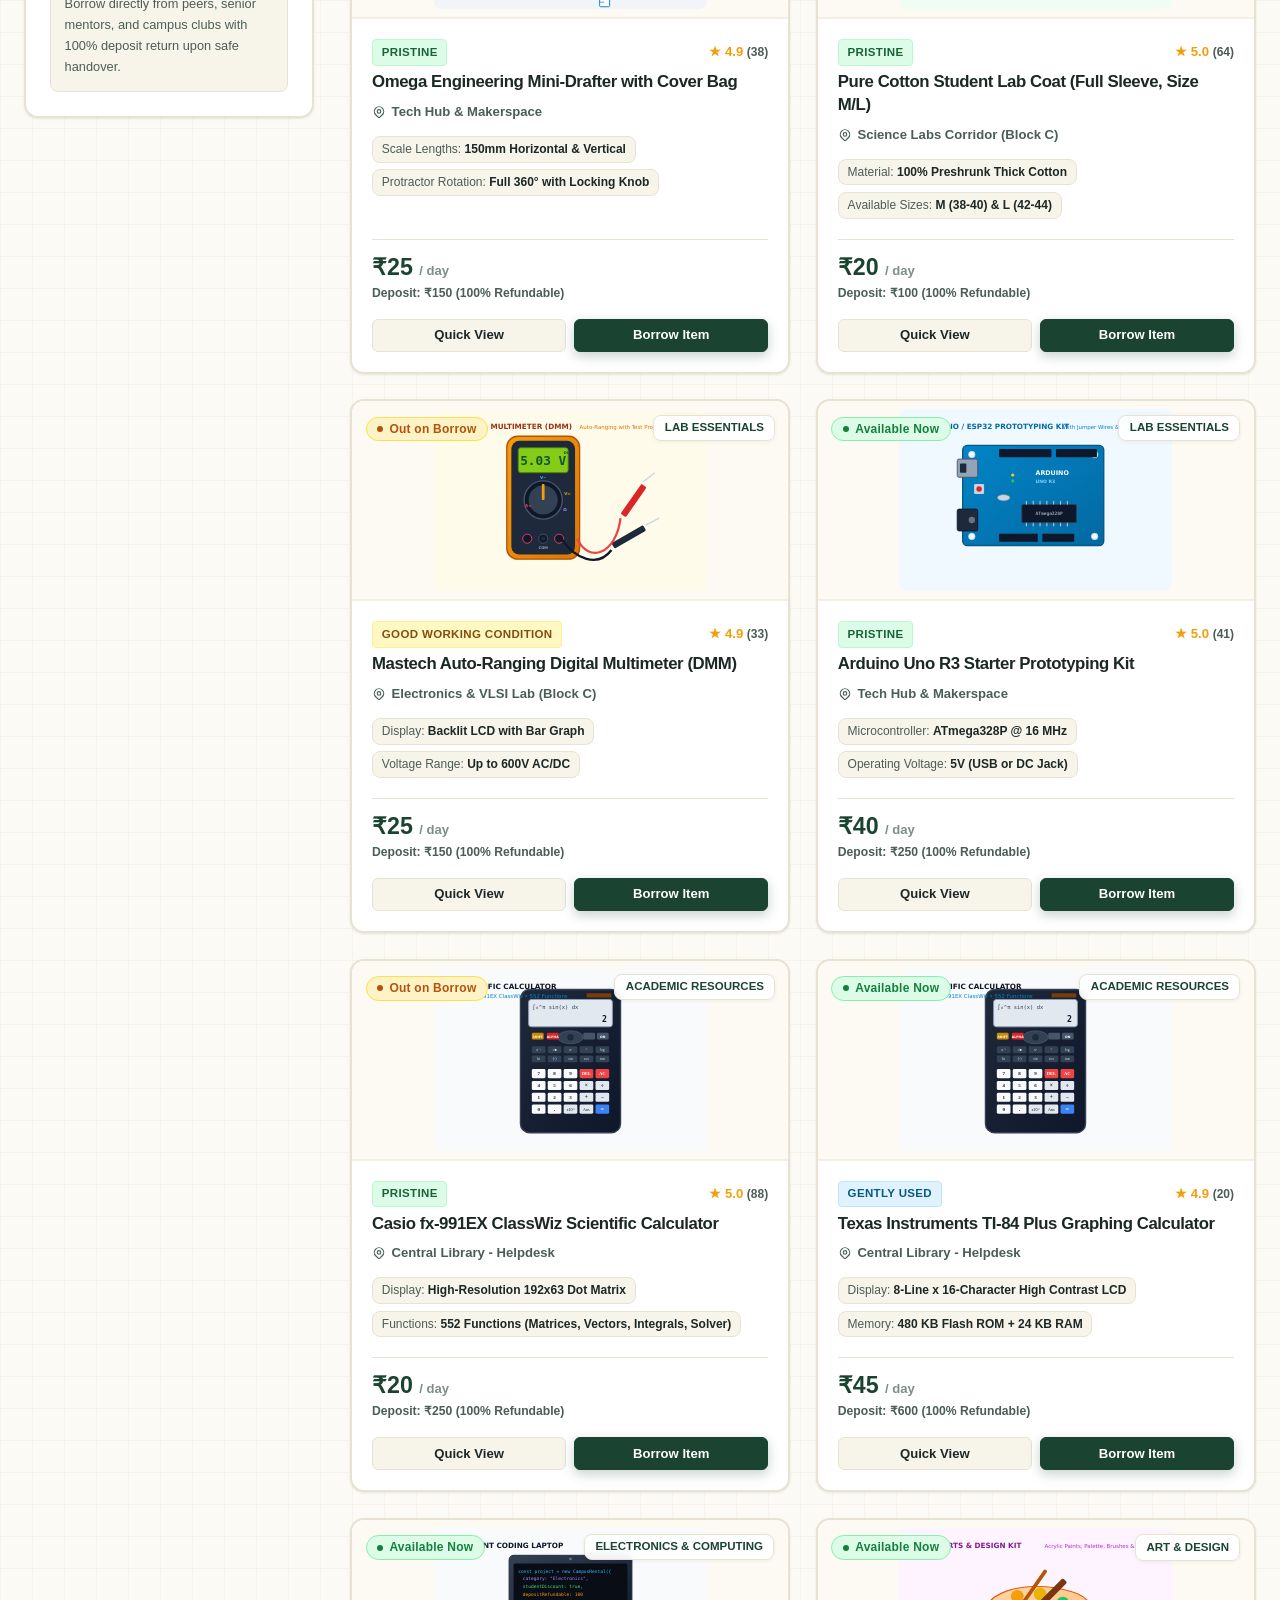
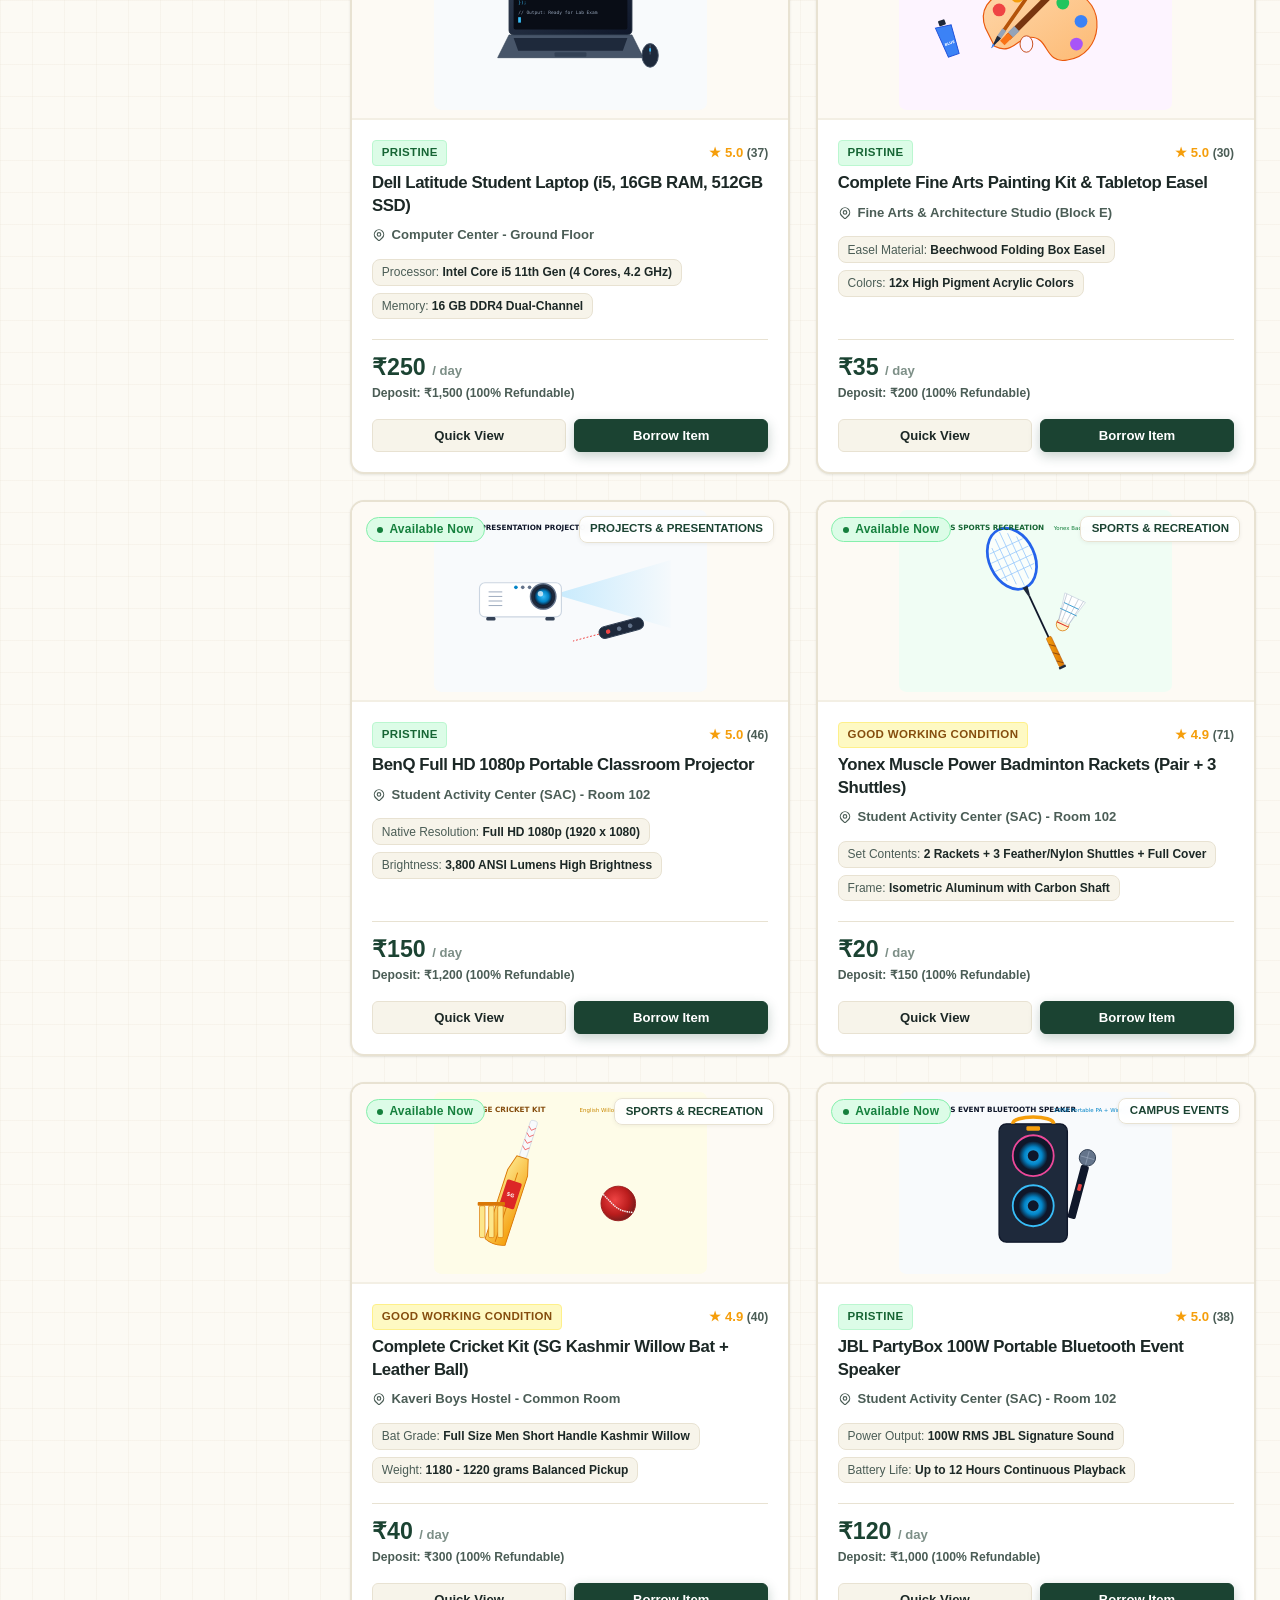
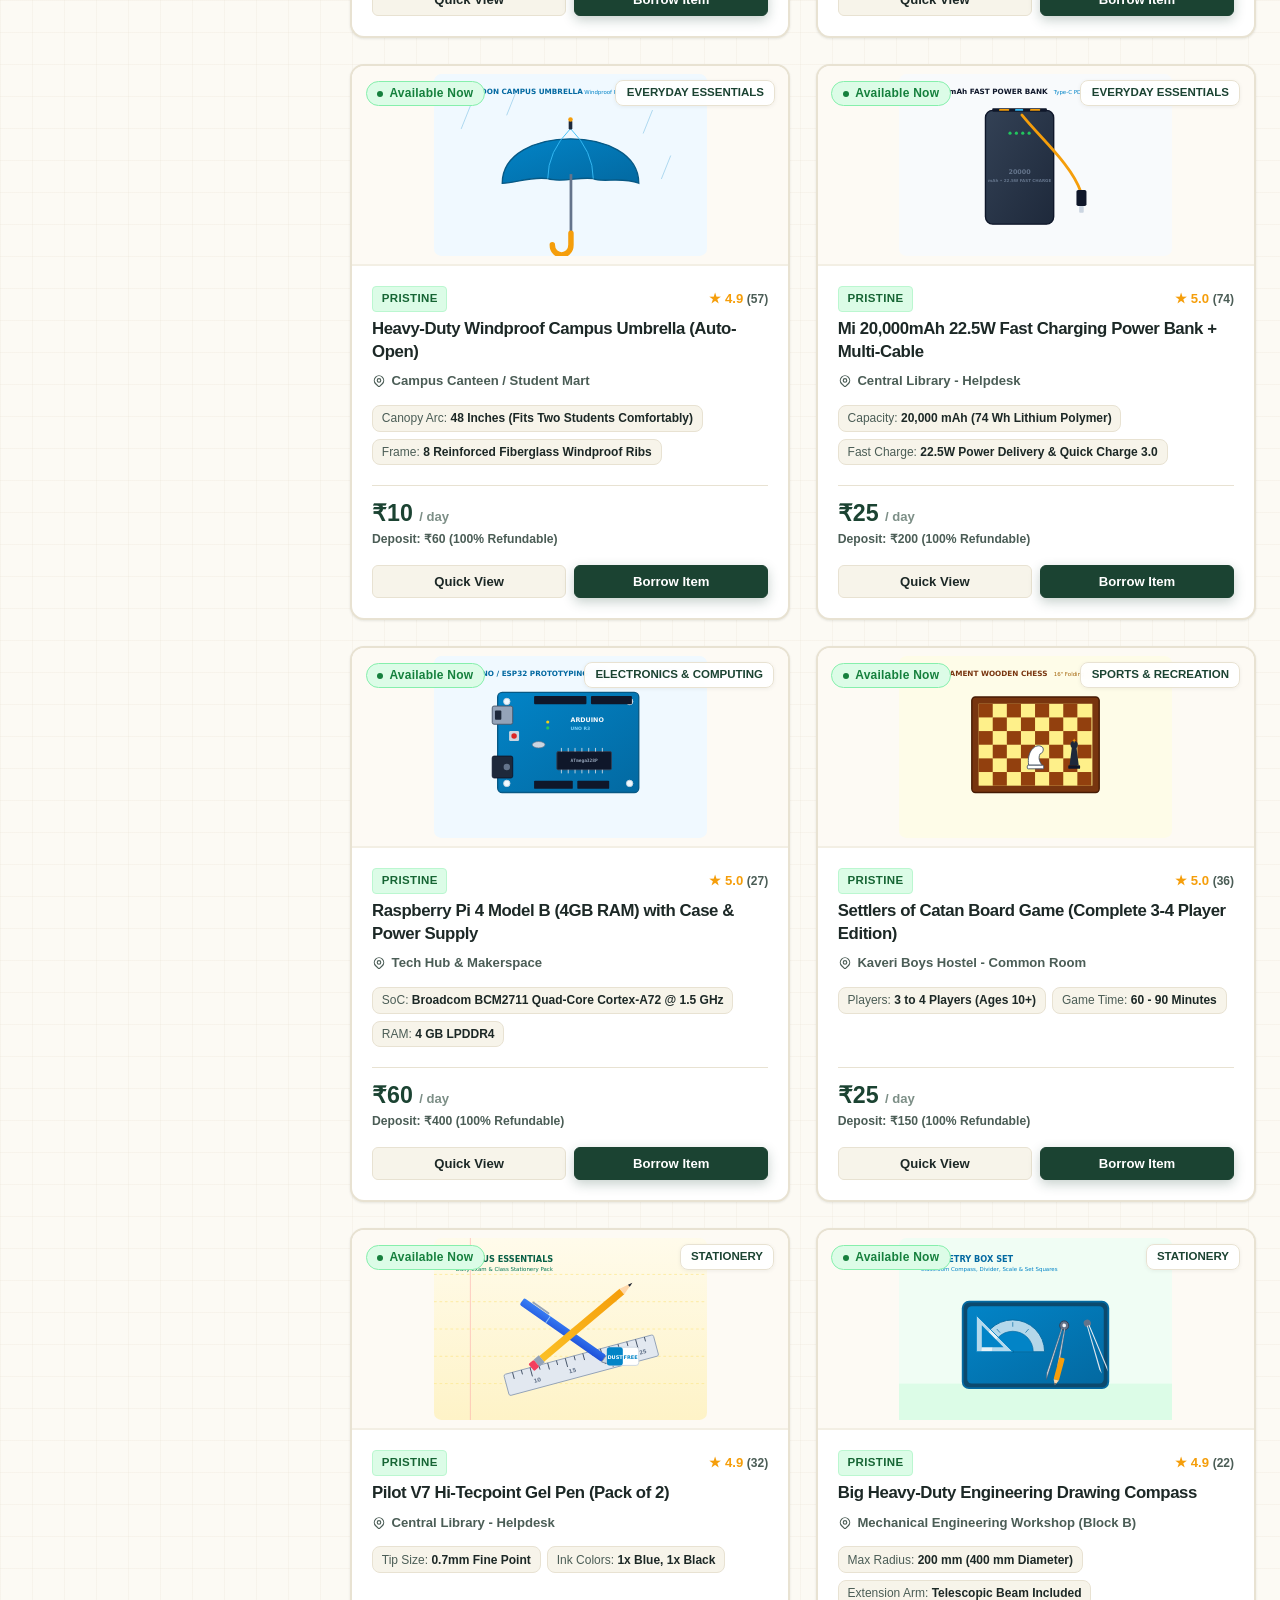
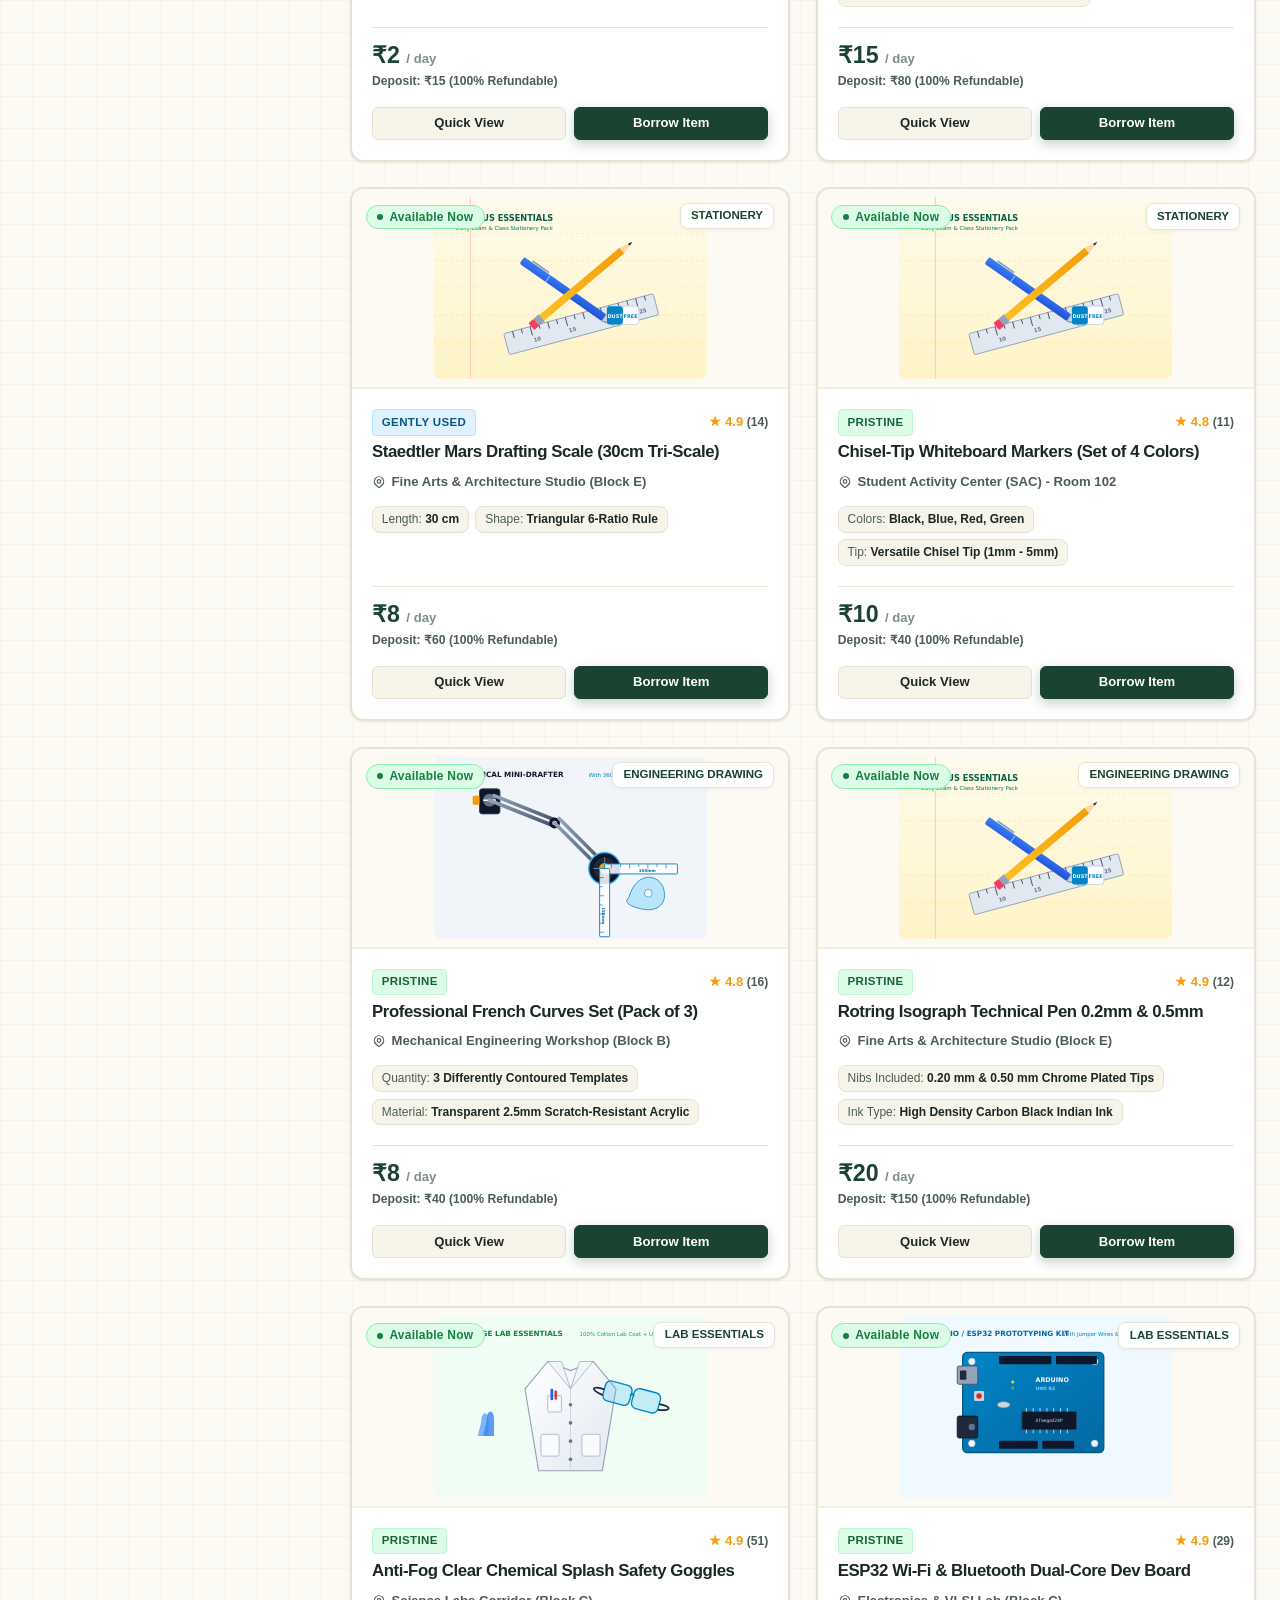
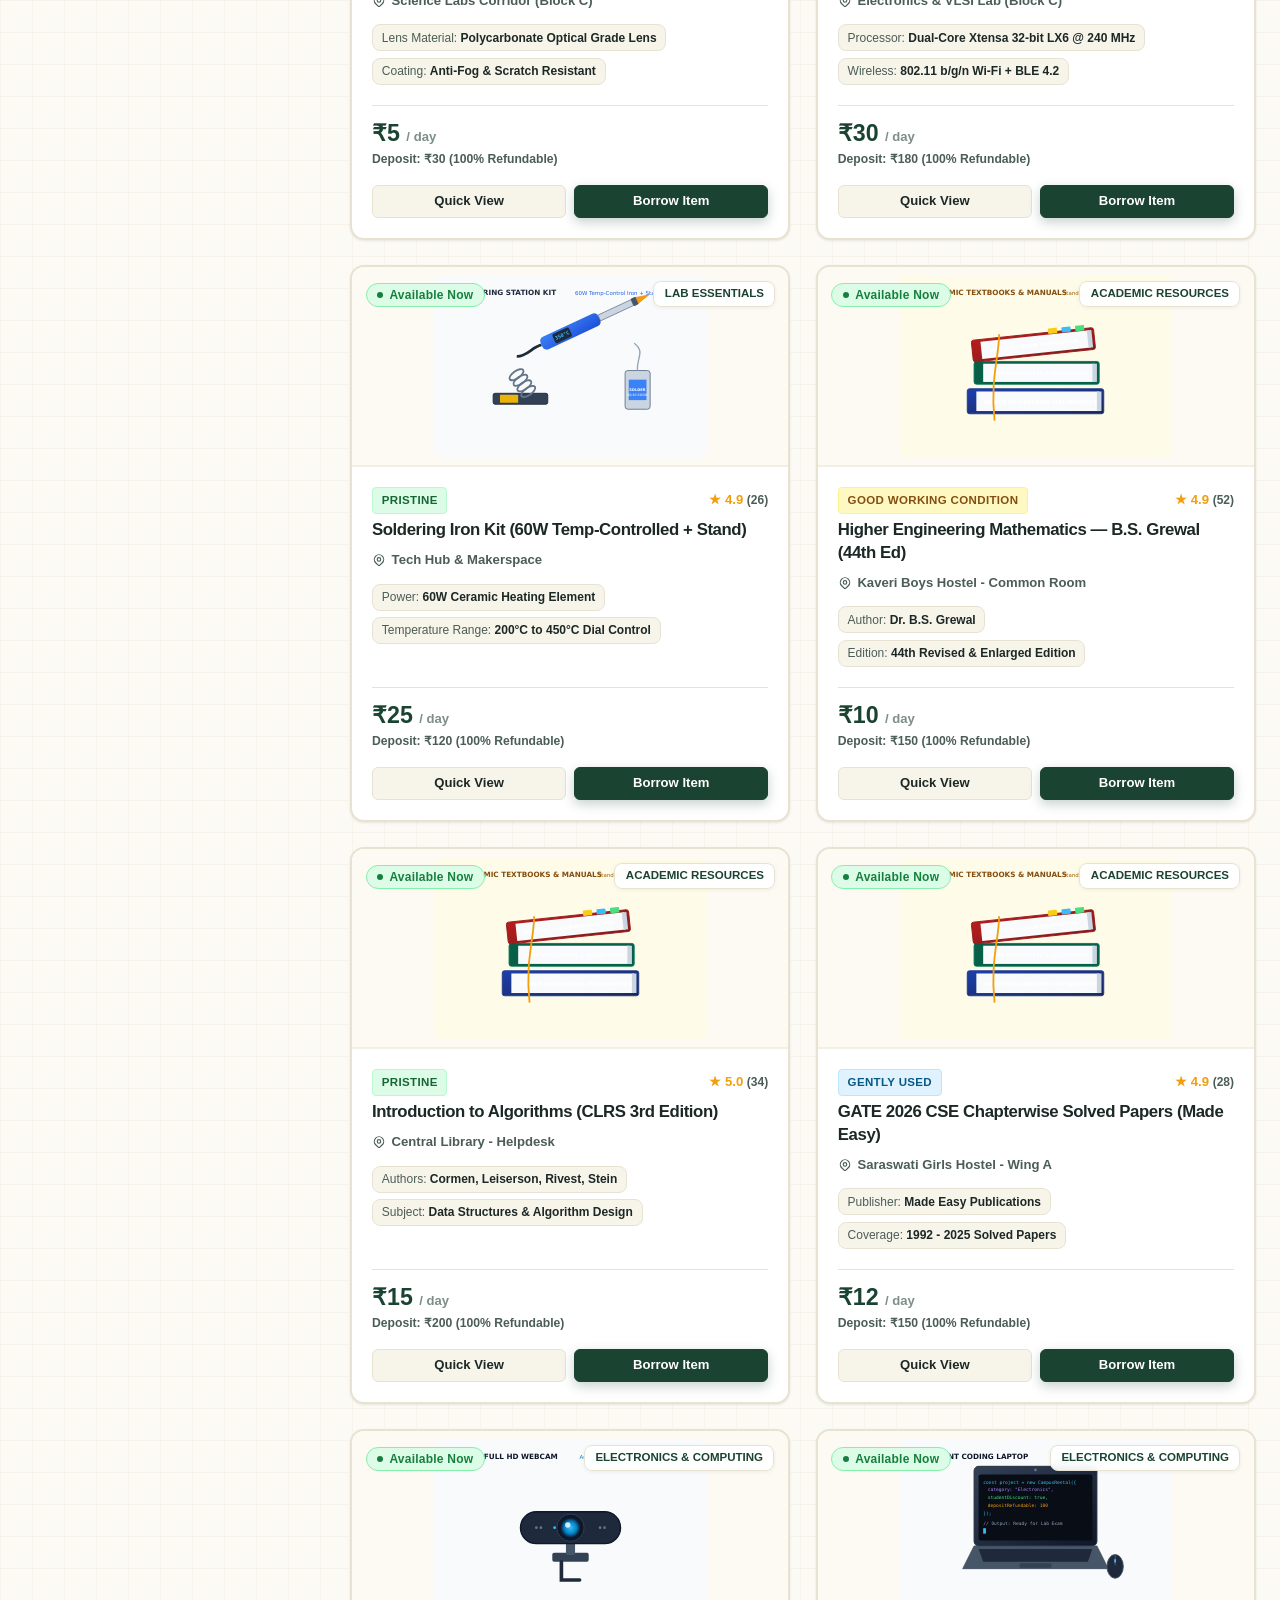
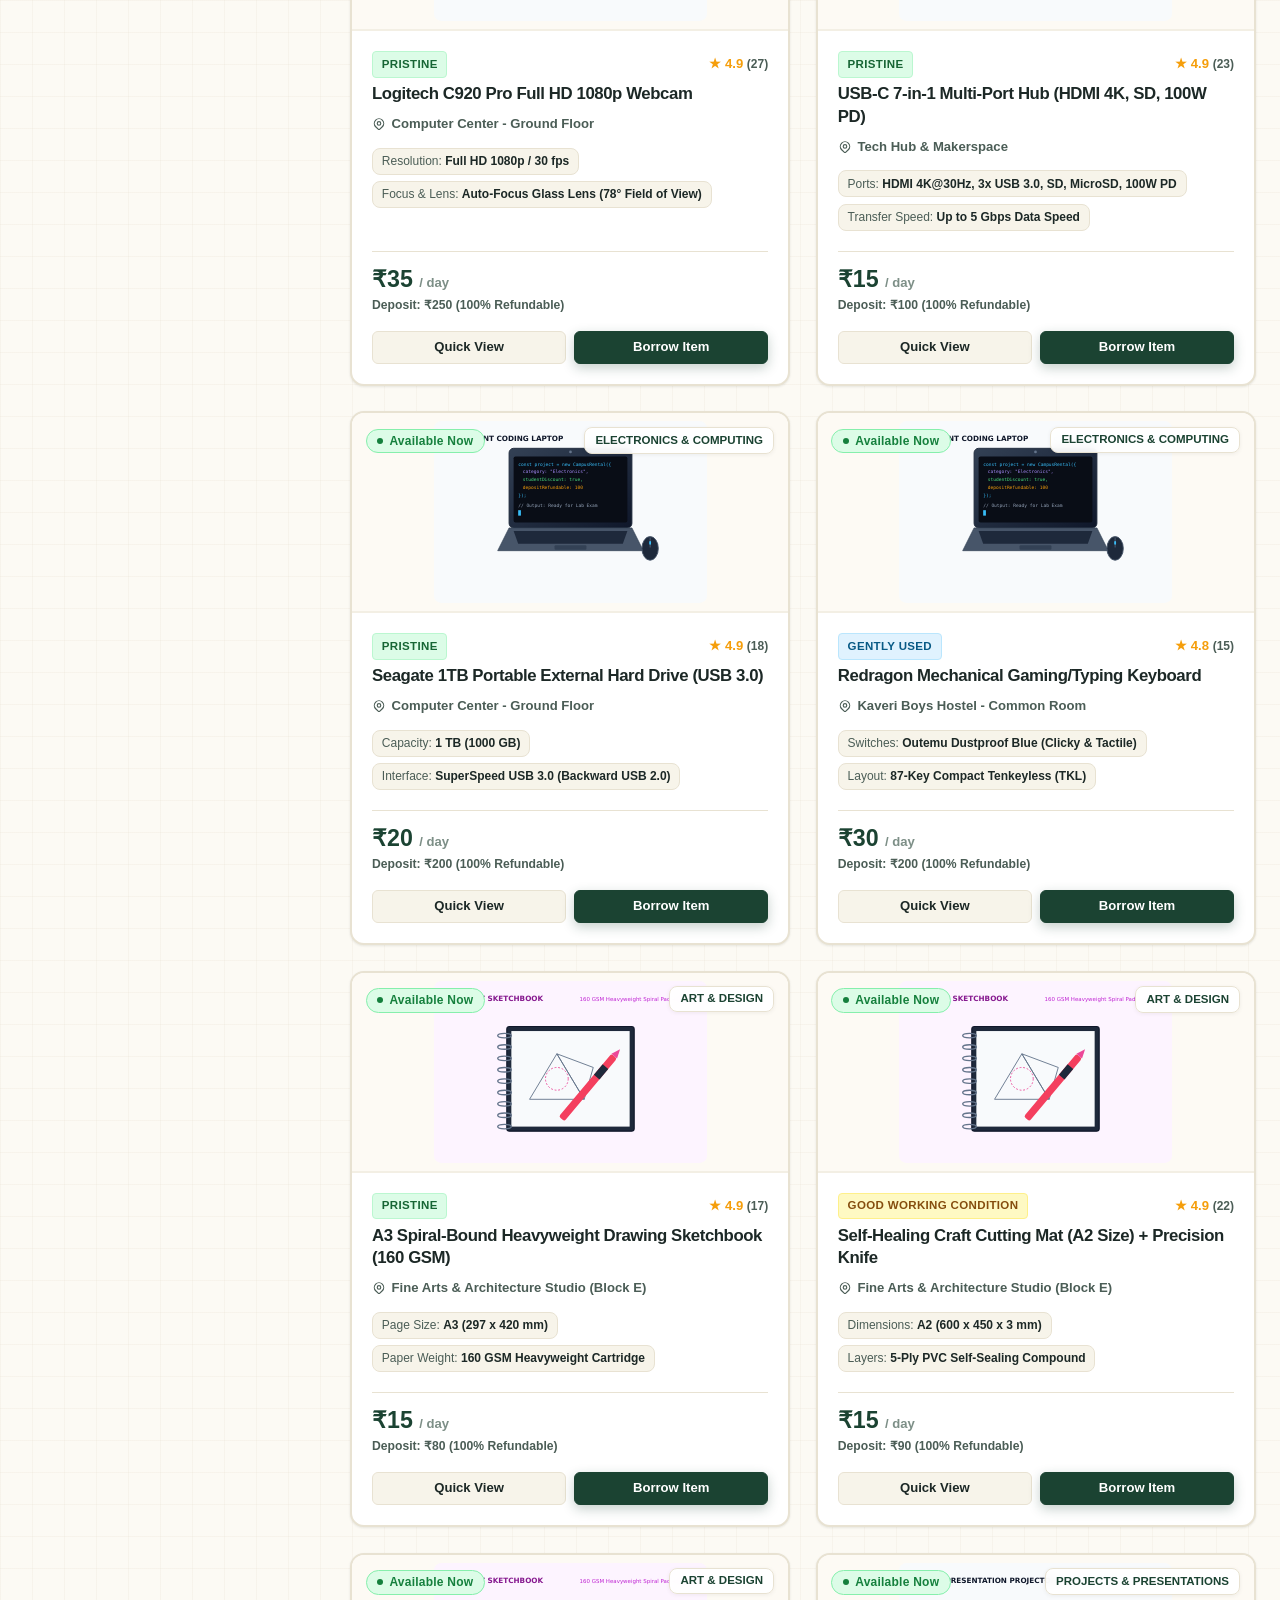
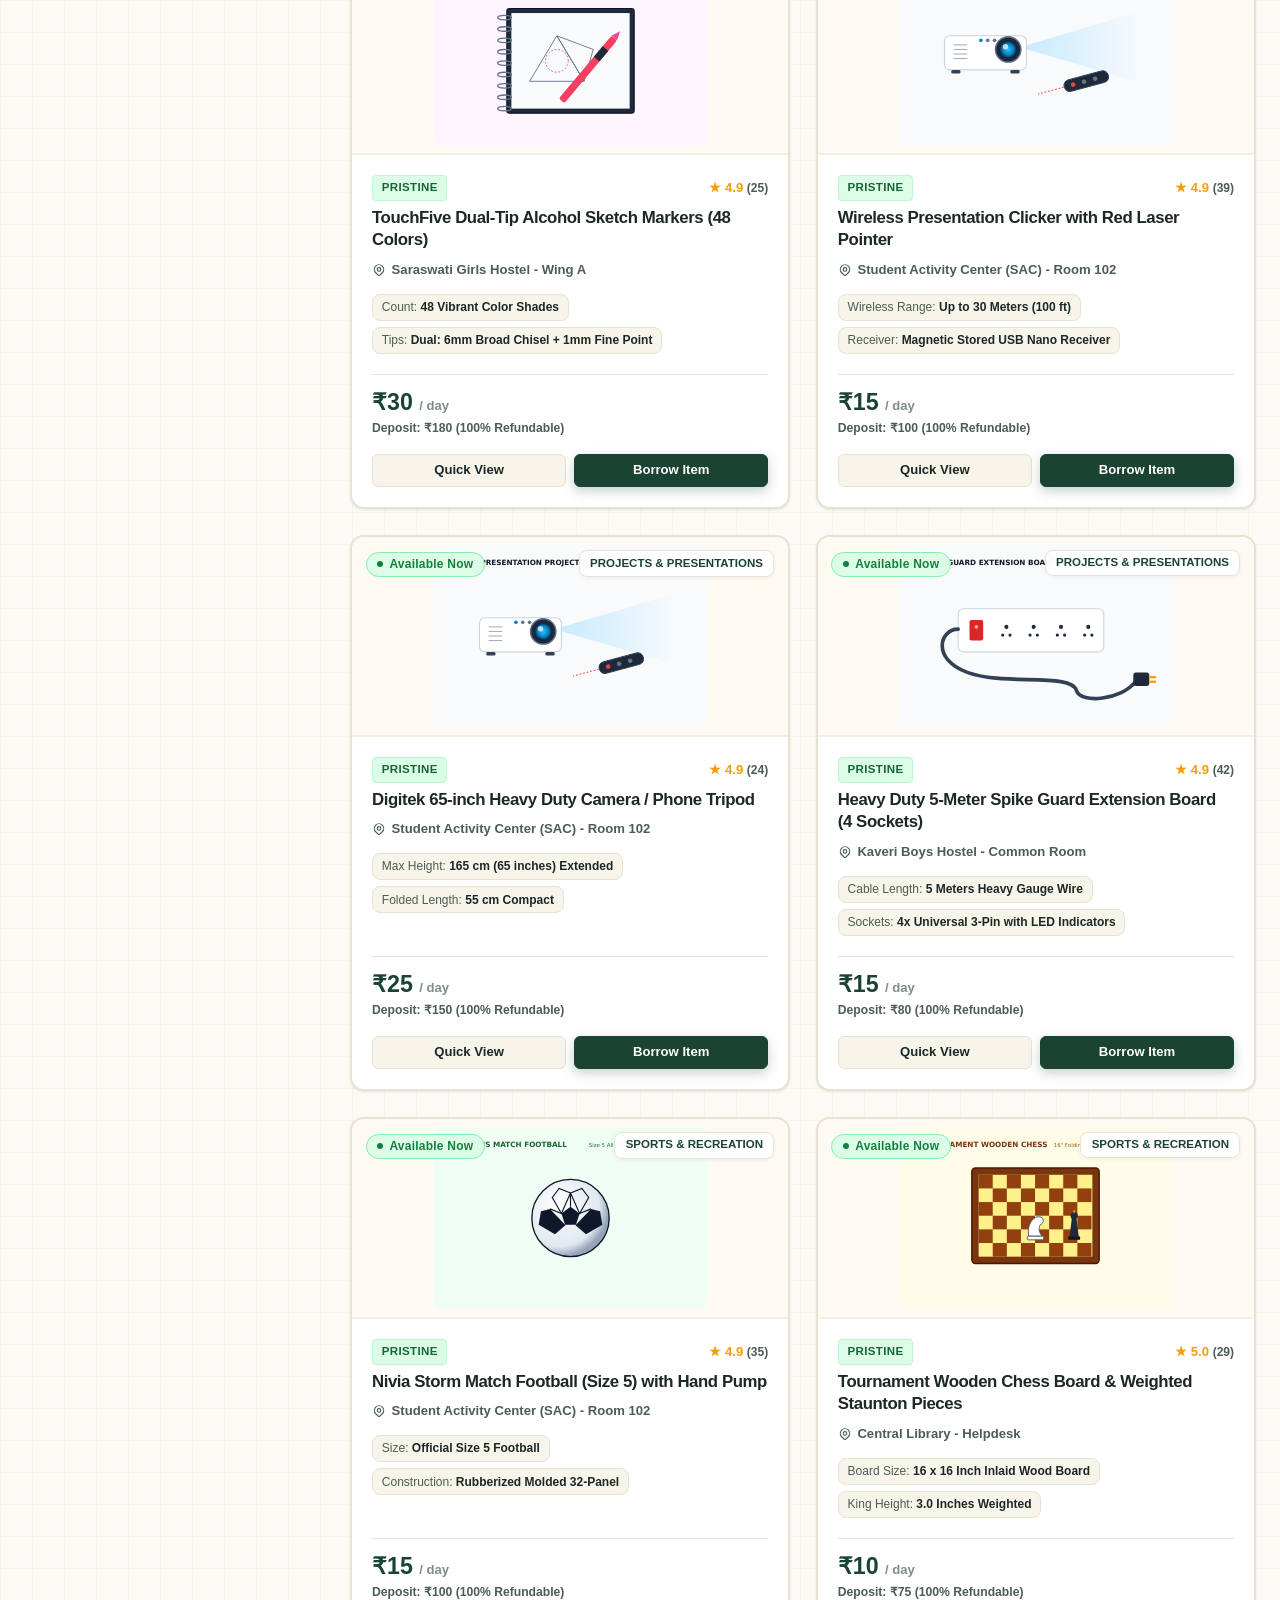
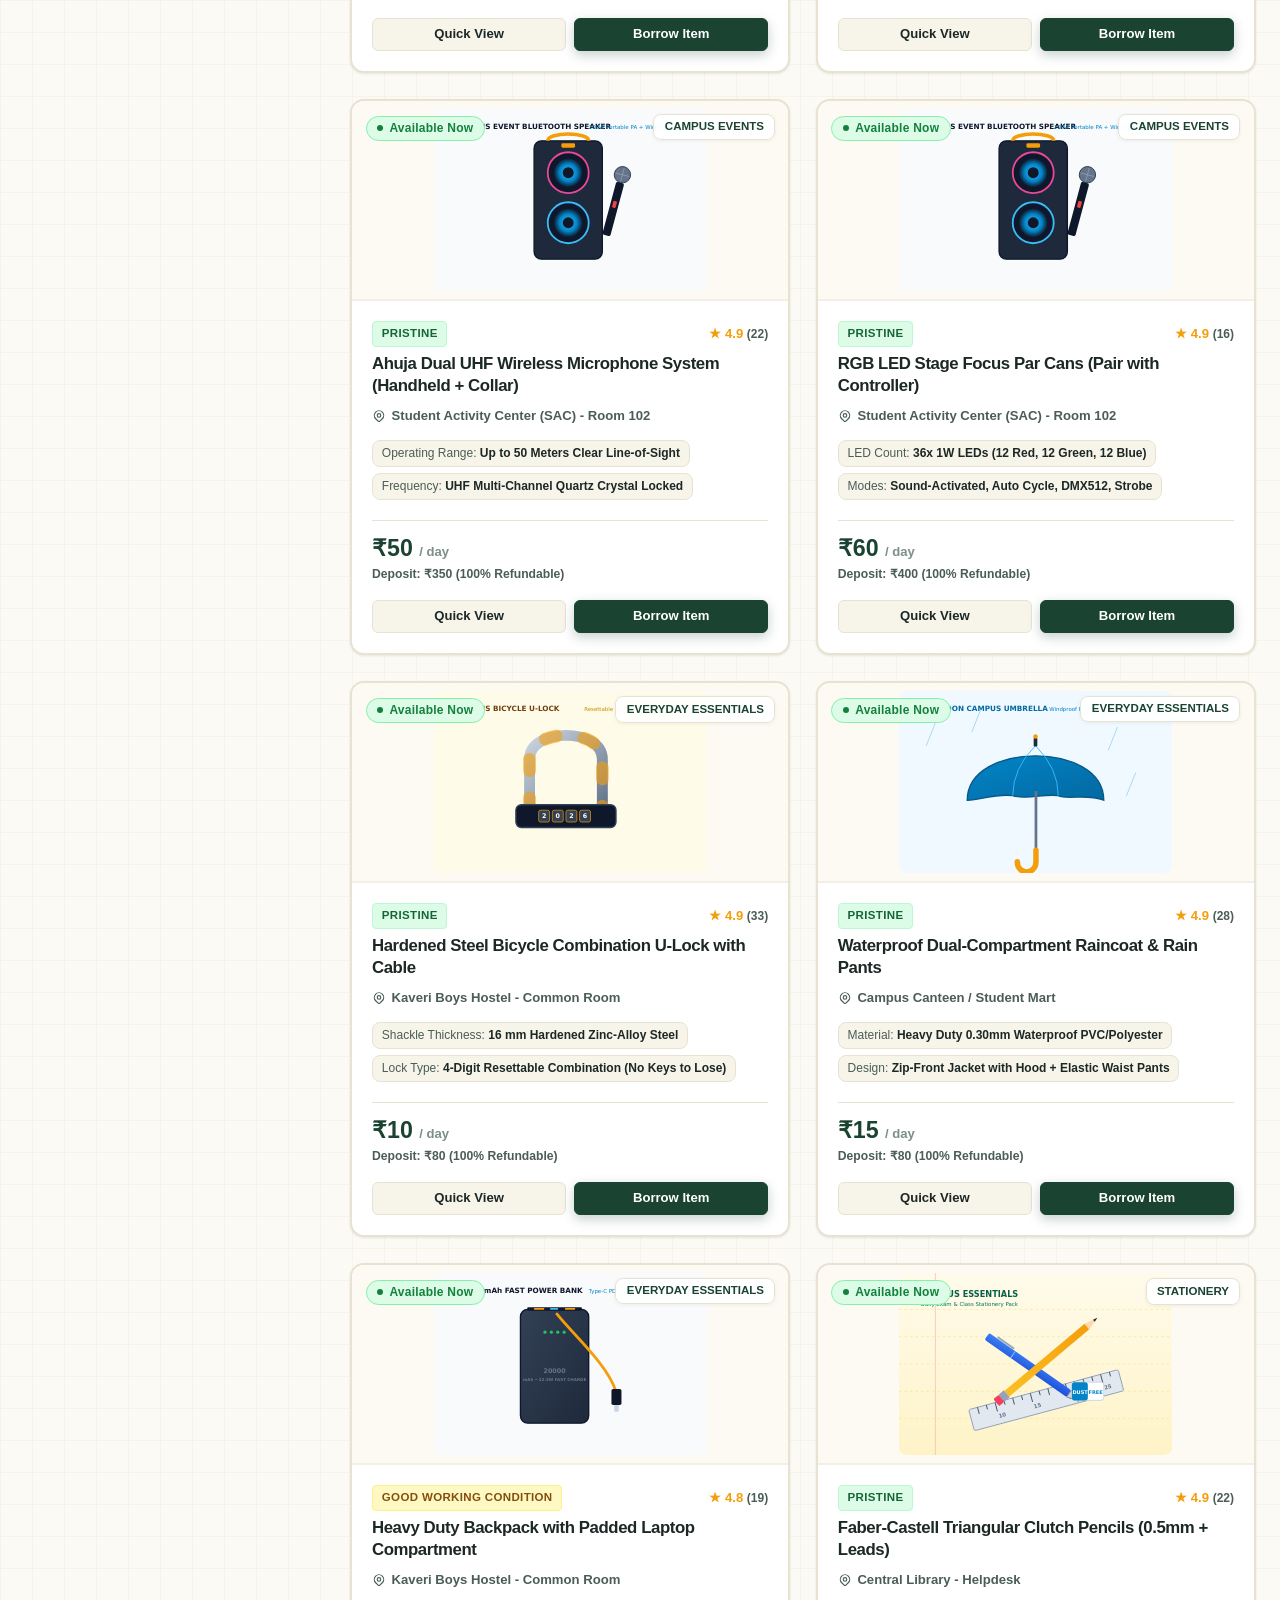
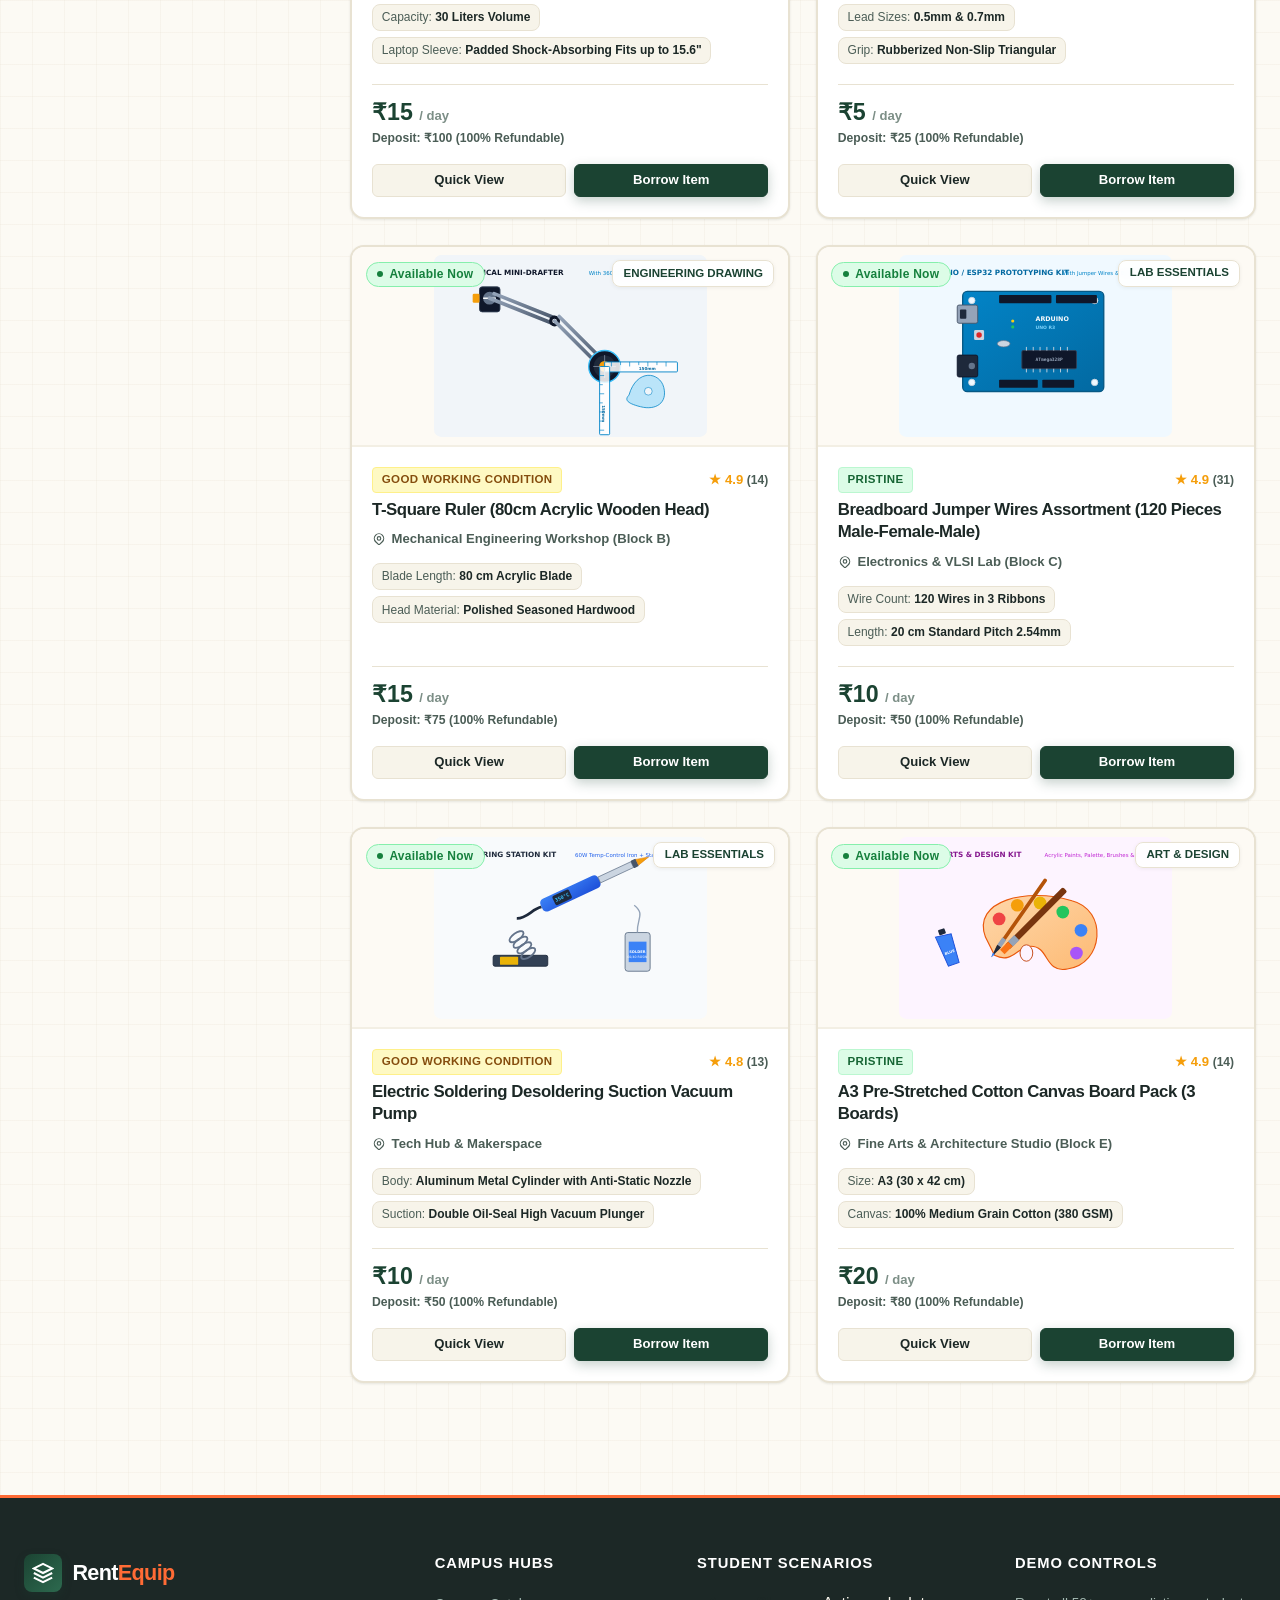
==== commit 28d556ed: "feat: transform RentEquip into college campus rental marketplace with 52 items in Rupee pricing" ====
--- a/index.html
+++ b/index.html
@@ -3,10 +3,10 @@
 <head>
   <meta charset="UTF-8">
   <meta name="viewport" content="width=device-width, initial-scale=1.0">
-  <meta name="description" content="RentEquip - Modern commercial equipment rental marketplace. Rent excavators, aerial lifts, generators, and compaction machinery with instant availability.">
-  <title>RentEquip — Heavy Equipment &amp; Machinery Rental Marketplace</title>
+  <meta name="description" content="RentEquip - College campus equipment and study resource rental network. Borrow scientific calculators, lab coats, mini-drafters, Arduino kits, and textbooks on campus.">
+  <title>RentEquip — College Campus Equipment &amp; Resource Sharing</title>
   
-  <!-- CSS Stylesheets (Relative Paths for GitHub Pages) -->
+  <!-- CSS Stylesheets -->
   <link rel="stylesheet" href="css/base.css">
   <link rel="stylesheet" href="css/components.css">
   <link rel="stylesheet" href="css/marketplace.css">
@@ -18,53 +18,69 @@
     <header class="main-header" id="main-header"></header>
 
     <main class="main-content" id="main-content">
-      <!-- Hero Section -->
+      <!-- Campus Hero Section with Animated Floating Academic Stationery -->
       <section class="hero-section">
-        <div class="container">
+        <!-- Floating Academic Elements -->
+        <div class="hero-floating-decor" aria-hidden="true">
+          <div class="floating-item float-pen">🖊️</div>
+          <div class="floating-item float-calc">📐</div>
+          <div class="floating-item float-book">📚</div>
+          <div class="floating-item float-drafter">🔬</div>
+          <div class="floating-item float-compass">🎨</div>
+          <div class="floating-item float-laptop">💻</div>
+        </div>
+
+        <div class="container" style="position: relative; z-index: 2;">
           <div class="hero-tagline">
-            <svg width="14" height="14" viewBox="0 0 24 24" fill="none" stroke="currentColor" stroke-width="2.5">
-              <path d="M12 2L2 7l10 5 10-5-10-5zM2 17l10 5 10-5M2 12l10 5 10-5"/>
-            </svg>
-            Commercial Fleet On-Demand
+            ⚡ Exam Emergency or Forgotten Lab Gear? Instant Campus Pickup
           </div>
           <h1 class="hero-title">
-            Rent Heavy Machinery &amp; Tools <br><span>Zero Friction, Instant Depot Pickup</span>
+            Borrow College Supplies &amp; Gear <br><span>From Seniors &amp; Campus Labs</span>
           </h1>
           <p class="hero-subtitle">
-            Hydraulic excavators, boom lifts, compaction plates, and silent diesel generators. Transparent refundable deposits, validated availability, and zero paper contracts.
+            Scientific calculators, lab coats, mini-drafters, drawing boards, Arduino kits, and textbooks. 100% peer-to-peer student borrowing with refundable deposits.
           </p>
 
           <!-- Search Widget -->
           <div class="search-widget-card">
-            <form class="search-widget-form" id="search-form" role="search" aria-label="Search equipment catalog">
+            <form class="search-widget-form" id="search-form" role="search" aria-label="Search campus catalog">
               <div class="search-field">
                 <svg class="search-field-icon" width="18" height="18" fill="none" stroke="currentColor" stroke-width="2" viewBox="0 0 24 24">
                   <path stroke-linecap="round" stroke-linejoin="round" d="M21 21l-6-6m2-5a7 7 0 11-14 0 7 7 0 0114 0z"/>
                 </svg>
-                <input type="text" id="search-input" class="search-input" placeholder="Search equipment model, brand, or specs (e.g. CAT 308, Lift)..." aria-label="Search equipment keywords">
+                <input type="text" id="search-input" class="search-input" placeholder="Search supplies (e.g. Casio fx-991EX, Drafter, Lab Coat)..." aria-label="Search supplies keywords">
               </div>
 
               <div class="search-field">
-                <select id="search-category-select" class="search-select" aria-label="Select equipment category">
-                  <option value="all">All Fleet Categories</option>
-                  <option value="Earthmoving">Earthmoving &amp; Excavation</option>
-                  <option value="Aerial & Lifts">Aerial Work Platforms</option>
-                  <option value="Power & Lighting">Power &amp; Lighting</option>
-                  <option value="Concrete & Masonry">Concrete &amp; Masonry</option>
-                  <option value="Compaction & Paving">Compaction &amp; Paving</option>
-                  <option value="Landscaping">Landscaping &amp; Forestry</option>
-                  <option value="Power Tools">Hand &amp; Power Tools</option>
-                  <option value="Cleaning & Prep">Cleaning &amp; Prep</option>
+                <select id="search-category-select" class="search-select" aria-label="Select supply category">
+                  <option value="all">All Campus Categories</option>
+                  <option value="Stationery">Stationery &amp; Writing</option>
+                  <option value="Engineering Drawing">Engineering Drawing</option>
+                  <option value="Lab Essentials">Lab Essentials &amp; Electronics</option>
+                  <option value="Academic Resources">Academic Textbooks &amp; Calculators</option>
+                  <option value="Electronics & Computing">Electronics &amp; Computing</option>
+                  <option value="Art & Design">Fine Arts &amp; Design</option>
+                  <option value="Projects & Presentations">Projects &amp; Presentations</option>
+                  <option value="Sports & Recreation">Sports &amp; Recreation</option>
+                  <option value="Campus Events">Campus Events &amp; Culturals</option>
+                  <option value="Everyday Essentials">Everyday Student Essentials</option>
                 </select>
               </div>
 
               <div class="search-field">
-                <select id="search-location-select" class="search-select" aria-label="Select depot yard">
-                  <option value="all">All Depot Locations</option>
-                  <option value="Austin North Depot">Austin North Depot</option>
-                  <option value="Downtown Logistics Hub">Downtown Logistics Hub</option>
-                  <option value="South Congress Yard">South Congress Yard</option>
-                  <option value="East Riverside Yard">East Riverside Yard</option>
+                <select id="search-location-select" class="search-select" aria-label="Select pickup point">
+                  <option value="all">All Campus Pickup Points</option>
+                  <option value="Central Library">Central Library - Helpdesk</option>
+                  <option value="Mechanical Engineering Workshop">Mechanical Workshop (Block B)</option>
+                  <option value="Electronics & VLSI Lab">Electronics Lab (Block C)</option>
+                  <option value="Science Labs Corridor">Science Labs Corridor (Block C)</option>
+                  <option value="Kaveri Boys Hostel">Kaveri Boys Hostel</option>
+                  <option value="Saraswati Girls Hostel">Saraswati Girls Hostel</option>
+                  <option value="Student Activity Center">Student Activity Center (SAC)</option>
+                  <option value="Tech Hub">Tech Hub &amp; Makerspace</option>
+                  <option value="Campus Canteen">Campus Canteen / Student Mart</option>
+                  <option value="Fine Arts & Architecture Studio">Fine Arts Studio (Block E)</option>
+                  <option value="Computer Center">Computer Center</option>
                 </select>
               </div>
 
@@ -72,33 +88,35 @@
                 <svg width="18" height="18" fill="none" stroke="currentColor" stroke-width="2" viewBox="0 0 24 24">
                   <path stroke-linecap="round" stroke-linejoin="round" d="M21 21l-6-6m2-5a7 7 0 11-14 0 7 7 0 0114 0z"/>
                 </svg>
-                Find Fleet
+                Find Gear
               </button>
             </form>
           </div>
 
           <!-- Quick Category Filter Chips -->
           <div class="category-chips-bar" id="category-chips">
-            <button type="button" class="category-chip active" data-category="all">All Fleet</button>
-            <button type="button" class="category-chip" data-category="Earthmoving">Earthmoving</button>
-            <button type="button" class="category-chip" data-category="Aerial & Lifts">Aerial &amp; Lifts</button>
-            <button type="button" class="category-chip" data-category="Power & Lighting">Power &amp; Lighting</button>
-            <button type="button" class="category-chip" data-category="Concrete & Masonry">Concrete &amp; Masonry</button>
-            <button type="button" class="category-chip" data-category="Compaction & Paving">Compaction</button>
-            <button type="button" class="category-chip" data-category="Landscaping">Landscaping</button>
+            <button type="button" class="category-chip active" data-category="all">All Supplies (50+)</button>
+            <button type="button" class="category-chip" data-category="Stationery">✏️ Stationery</button>
+            <button type="button" class="category-chip" data-category="Engineering Drawing">📐 Drawing Boards</button>
+            <button type="button" class="category-chip" data-category="Lab Essentials">🔬 Lab Coats &amp; Kits</button>
+            <button type="button" class="category-chip" data-category="Academic Resources">📖 Calculators &amp; Books</button>
+            <button type="button" class="category-chip" data-category="Electronics & Computing">💻 Tech &amp; Laptops</button>
+            <button type="button" class="category-chip" data-category="Art & Design">🎨 Art Supplies</button>
+            <button type="button" class="category-chip" data-category="Sports & Recreation">🏸 Sports</button>
+            <button type="button" class="category-chip" data-category="Everyday Essentials">🎒 Essentials</button>
           </div>
         </div>
       </section>
 
-      <!-- Marketplace Catalog Section -->
+      <!-- Campus Marketplace Catalog Section -->
       <section class="container">
         <div class="marketplace-layout">
           <!-- Sidebar Filters -->
           <aside class="filter-sidebar" aria-label="Catalog Filters">
             <div class="filter-section">
               <div class="filter-title">
-                <span>Filter Fleet</span>
-                <button type="button" class="btn btn-outline btn-sm" id="btn-reset-filters" style="font-size: 0.72rem; padding: 0.2rem 0.5rem;">Reset</button>
+                <span>Filter Supplies</span>
+                <button type="button" class="btn btn-outline btn-sm" id="btn-reset-filters" style="font-size: 0.74rem; padding: 0.2rem 0.5rem;">Reset</button>
               </div>
             </div>
 
@@ -106,51 +124,59 @@
             <div class="filter-section">
               <h3 class="filter-title">Category</h3>
               <label class="filter-checkbox-label">
-                <input type="checkbox" class="filter-checkbox filter-category-checkbox" value="Earthmoving" checked>
-                <span>Earthmoving</span>
-              </label>
-              <label class="filter-checkbox-label">
-                <input type="checkbox" class="filter-checkbox filter-category-checkbox" value="Aerial & Lifts" checked>
-                <span>Aerial &amp; Lifts</span>
-              </label>
-              <label class="filter-checkbox-label">
-                <input type="checkbox" class="filter-checkbox filter-category-checkbox" value="Power & Lighting" checked>
-                <span>Power &amp; Lighting</span>
-              </label>
-              <label class="filter-checkbox-label">
-                <input type="checkbox" class="filter-checkbox filter-category-checkbox" value="Concrete & Masonry" checked>
-                <span>Concrete &amp; Masonry</span>
-              </label>
-              <label class="filter-checkbox-label">
-                <input type="checkbox" class="filter-checkbox filter-category-checkbox" value="Compaction & Paving" checked>
-                <span>Compaction &amp; Paving</span>
-              </label>
-              <label class="filter-checkbox-label">
-                <input type="checkbox" class="filter-checkbox filter-category-checkbox" value="Landscaping" checked>
-                <span>Landscaping &amp; Forestry</span>
-              </label>
-              <label class="filter-checkbox-label">
-                <input type="checkbox" class="filter-checkbox filter-category-checkbox" value="Power Tools" checked>
-                <span>Power Tools</span>
-              </label>
-              <label class="filter-checkbox-label">
-                <input type="checkbox" class="filter-checkbox filter-category-checkbox" value="Cleaning & Prep" checked>
-                <span>Cleaning &amp; Prep</span>
-              </label>
-            </div>
-
-            <!-- Price Range Filter -->
+                <input type="checkbox" class="filter-checkbox filter-category-checkbox" value="Stationery" checked>
+                <span>Stationery &amp; Writing</span>
+              </label>
+              <label class="filter-checkbox-label">
+                <input type="checkbox" class="filter-checkbox filter-category-checkbox" value="Engineering Drawing" checked>
+                <span>Engineering Drawing</span>
+              </label>
+              <label class="filter-checkbox-label">
+                <input type="checkbox" class="filter-checkbox filter-category-checkbox" value="Lab Essentials" checked>
+                <span>Lab Essentials &amp; Electronics</span>
+              </label>
+              <label class="filter-checkbox-label">
+                <input type="checkbox" class="filter-checkbox filter-category-checkbox" value="Academic Resources" checked>
+                <span>Textbooks &amp; Calculators</span>
+              </label>
+              <label class="filter-checkbox-label">
+                <input type="checkbox" class="filter-checkbox filter-category-checkbox" value="Electronics & Computing" checked>
+                <span>Electronics &amp; Computing</span>
+              </label>
+              <label class="filter-checkbox-label">
+                <input type="checkbox" class="filter-checkbox filter-category-checkbox" value="Art & Design" checked>
+                <span>Art &amp; Design</span>
+              </label>
+              <label class="filter-checkbox-label">
+                <input type="checkbox" class="filter-checkbox filter-category-checkbox" value="Projects & Presentations" checked>
+                <span>Projects &amp; Presentations</span>
+              </label>
+              <label class="filter-checkbox-label">
+                <input type="checkbox" class="filter-checkbox filter-category-checkbox" value="Sports & Recreation" checked>
+                <span>Sports &amp; Recreation</span>
+              </label>
+              <label class="filter-checkbox-label">
+                <input type="checkbox" class="filter-checkbox filter-category-checkbox" value="Campus Events" checked>
+                <span>Campus Events &amp; Fest</span>
+              </label>
+              <label class="filter-checkbox-label">
+                <input type="checkbox" class="filter-checkbox filter-category-checkbox" value="Everyday Essentials" checked>
+                <span>Everyday Student Essentials</span>
+              </label>
+            </div>
+
+            <!-- Student Daily Rate Slider -->
             <div class="filter-section">
               <h3 class="filter-title">Daily Rate Cap</h3>
               <div class="price-slider-group">
-                <div class="flex justify-between text-sm">
-                  <span>Up to:</span>
-                  <strong id="price-display" style="color: var(--color-primary); font-size: 1rem;">$500</strong>
+                <div class="flex justify-between text-sm font-bold">
+                  <span>Pocket Budget:</span>
+                  <strong id="price-display" style="color: var(--color-primary); font-size: 1.05rem;">₹300</strong>
                 </div>
-                <input type="range" id="price-slider" min="50" max="500" step="25" value="500" class="w-full" style="accent-color: var(--color-primary); cursor: pointer;" aria-label="Max daily rate">
-                <div class="flex justify-between text-xs text-dim">
-                  <span>$50/day</span>
-                  <span>$500/day</span>
+                <input type="range" id="price-slider" min="2" max="300" step="5" value="300" class="w-full" style="accent-color: var(--color-primary); cursor: pointer;" aria-label="Max student daily rate">
+                <div class="flex justify-between text-xs text-dim font-bold">
+                  <span>₹2/day</span>
+                  <span>₹300/day</span>
                 </div>
               </div>
             </div>
@@ -160,35 +186,35 @@
               <h3 class="filter-title">Availability</h3>
               <label class="filter-checkbox-label">
                 <input type="checkbox" id="filter-available-only" class="filter-checkbox">
-                <span>Available Now Only</span>
+                <span>Available Right Now</span>
               </label>
               <label class="filter-checkbox-label">
                 <input type="checkbox" id="filter-featured-only" class="filter-checkbox">
-                <span>Featured Equipment Only</span>
-              </label>
-            </div>
-
-            <!-- Trust badges in sidebar -->
-            <div style="background: var(--color-surface-raised); border-radius: var(--radius-sm); padding: 0.85rem; font-size: 0.78rem; color: var(--color-text-muted);">
-              <p style="margin-bottom: 0.4rem;"><strong style="color: var(--color-text-main);">🛡️ Fully Inspected Fleet</strong></p>
-              <p>Every piece is condition-checked, load-tested, and pre-fueled before customer pickup.</p>
+                <span>Featured Campus Items</span>
+              </label>
+            </div>
+
+            <!-- Student Trust Card in Sidebar -->
+            <div style="background: var(--color-surface-raised); border-radius: var(--radius-sm); padding: 0.85rem; font-size: 0.8rem; border: 1.5px solid var(--color-border);">
+              <p style="margin-bottom: 0.4rem;"><strong style="color: var(--color-primary);">🎓 Student Guarantee</strong></p>
+              <p style="color: var(--color-text-muted);">Borrow directly from peers, senior mentors, and campus clubs with 100% deposit return upon safe handover.</p>
             </div>
           </aside>
 
-          <!-- Main Equipment Grid -->
-          <section class="listings-main-area" aria-label="Equipment Listings">
+          <!-- Main Campus Equipment Grid Area -->
+          <section class="listings-main-area" aria-label="Campus Supplies Catalog">
             <div class="listings-header">
               <div class="listings-count">
-                Available Equipment (<span id="listings-count-num">12</span>)
+                Available Campus Supplies (<span id="listings-count-num">52</span>)
               </div>
               <div class="listings-controls">
-                <label for="sort-select" class="text-sm text-muted">Sort by:</label>
-                <select id="sort-select" class="sort-select" aria-label="Sort equipment">
+                <label for="sort-select" class="text-sm font-bold text-muted">Sort:</label>
+                <select id="sort-select" class="sort-select" aria-label="Sort supplies">
                   <option value="featured">Featured First</option>
-                  <option value="price-asc">Price: Low to High</option>
-                  <option value="price-desc">Price: High to Low</option>
-                  <option value="rating-desc">Highest Customer Rating</option>
-                  <option value="title-asc">Model Name (A-Z)</option>
+                  <option value="price-asc">Price: Lowest to Highest</option>
+                  <option value="price-desc">Price: Highest to Lowest</option>
+                  <option value="rating-desc">Highest Rated by Peers</option>
+                  <option value="title-asc">Item Name (A-Z)</option>
                 </select>
               </div>
             </div>
@@ -196,9 +222,9 @@
             <!-- Active Filter Badges -->
             <div class="active-filters-row" id="active-filters-badges" style="display: none;"></div>
 
-            <!-- Cards Container -->
+            <!-- Products Cards Container -->
             <div class="equipment-grid" id="equipment-grid">
-              <!-- Dynamically rendered by js/marketplace.js -->
+              <!-- Dynamically populated by js/marketplace.js -->
             </div>
           </section>
         </div>
@@ -214,7 +240,7 @@
     <div class="modal-backdrop"></div>
     <div class="modal-dialog modal-dialog-lg">
       <div class="modal-header">
-        <h3 class="modal-title" id="quick-view-modal-title">Equipment Quick View</h3>
+        <h3 class="modal-title" id="quick-view-modal-title">Item Quick View</h3>
         <button class="modal-close" onclick="RentEquip.UI.closeModal('quick-view-modal')" aria-label="Close modal">&times;</button>
       </div>
       <div class="modal-body" id="quick-view-modal-body">
@@ -223,7 +249,7 @@
       <div class="modal-footer">
         <button class="btn btn-secondary" onclick="RentEquip.UI.closeModal('quick-view-modal')">Close</button>
         <a href="#" id="quick-view-action-btn" class="btn btn-primary">
-          View Full Specs &amp; Calculator &rarr;
+          Check Availability &amp; Borrow &rarr;
         </a>
       </div>
     </div>
--- a/css/base.css
+++ b/css/base.css
@@ -1,65 +1,71 @@
 /**
- * RentEquip - Base Stylesheet & Design System Tokens
- * Industrial, high-contrast, professional equipment marketplace styling.
+ * RentEquip - Campus Base Stylesheet & Academic Design System Tokens
+ * Vibrant, youthful, friendly college community marketplace aesthetic.
  */
 
 :root {
-  /* Color Palette - Industrial Dark Slate & Safety Amber */
-  --color-bg: #0b0f17;
-  --color-surface: #111827;
-  --color-surface-raised: #1f2937;
-  --color-surface-hover: #374151;
-  --color-border: #374151;
-  --color-border-subtle: #1f2937;
-
-  /* Text Colors */
-  --color-text-main: #f8fafc;
-  --color-text-muted: #94a3b8;
-  --color-text-dim: #64748b;
-
-  /* Brand Accents */
-  --color-primary: #f59e0b;
-  --color-primary-hover: #d97706;
-  --color-primary-light: rgba(245, 158, 11, 0.15);
-  --color-primary-text: #1e1b18;
-
-  /* State & Semantic Colors */
-  --color-success: #10b981;
-  --color-success-bg: rgba(16, 185, 129, 0.15);
-  --color-warning: #f59e0b;
-  --color-warning-bg: rgba(245, 158, 11, 0.15);
-  --color-danger: #ef4444;
-  --color-danger-bg: rgba(239, 68, 68, 0.15);
-  --color-info: #0284c7;
-  --color-info-bg: rgba(2, 132, 199, 0.15);
-  --color-purple: #8b5cf6;
-  --color-purple-bg: rgba(139, 92, 246, 0.15);
+  /* Campus Color Palette */
+  --color-bg: #fcfaf4;                   /* Notebook cream / warm paper */
+  --color-surface: #ffffff;              /* Crisp card white */
+  --color-surface-raised: #f7f4ea;       /* Subtle cream raised surface */
+  --color-surface-hover: #f1ede0;        /* Muted paper hover */
+  --color-border: #e8e2d2;               /* Lined paper margin border */
+  --color-border-subtle: #f3efe4;
+
+  /* Deep Academic Inks & Text Colors */
+  --color-text-main: #1c2826;            /* Deep fountain-pen dark slate */
+  --color-text-muted: #4b5d56;           /* Academic green-slate */
+  --color-text-dim: #7d8f87;             /* Soft pencil lead grey */
+
+  /* Campus Brand Accents */
+  --color-primary: #1b4332;              /* Deep Academic Forest Green */
+  --color-primary-hover: #082f1e;
+  --color-primary-light: rgba(27, 67, 50, 0.08);
+  --color-primary-text: #ffffff;
+
+  --color-accent-orange: #ff6b35;        /* Vibrant student activity orange */
+  --color-accent-yellow: #f59e0b;        /* Warm sunshine highlighter yellow */
+  --color-accent-blue: #0284c7;          /* Sky blue engineering ink */
+  --color-accent-purple: #7c3aed;        /* Fest & cultural violet */
+  --color-accent-pink: #ec4899;          /* Arts marker pink */
+
+  /* Semantic State Colors */
+  --color-success: #15803d;              /* Campus green (Available) */
+  --color-success-bg: rgba(21, 128, 61, 0.12);
+  --color-warning: #d97706;              /* Amber reminder */
+  --color-warning-bg: rgba(217, 119, 6, 0.12);
+  --color-danger: #dc2626;               /* Red overdue/declined alert */
+  --color-danger-bg: rgba(220, 38, 38, 0.12);
+  --color-info: #0284c7;                 /* Blue informational */
+  --color-info-bg: rgba(2, 132, 199, 0.12);
 
   /* Typography */
-  --font-family-sans: -apple-system, BlinkMacSystemFont, "Segoe UI", Roboto, "Helvetica Neue", Arial, sans-serif;
+  --font-family-sans: -apple-system, BlinkMacSystemFont, "Segoe UI", Roboto, "Inter", "Helvetica Neue", Arial, sans-serif;
+  --font-family-handwriting: "Caveat", "Architects Daughter", cursive, sans-serif;
   --font-family-mono: ui-monospace, SFMono-Regular, Menlo, Monaco, Consolas, "Liberation Mono", "Courier New", monospace;
 
-  /* Elevation & Shadows */
-  --shadow-sm: 0 1px 2px 0 rgba(0, 0, 0, 0.35);
-  --shadow-md: 0 4px 6px -1px rgba(0, 0, 0, 0.4), 0 2px 4px -1px rgba(0, 0, 0, 0.3);
-  --shadow-lg: 0 10px 15px -3px rgba(0, 0, 0, 0.5), 0 4px 6px -2px rgba(0, 0, 0, 0.35);
-  --shadow-xl: 0 20px 25px -5px rgba(0, 0, 0, 0.6), 0 10px 10px -5px rgba(0, 0, 0, 0.4);
-
-  /* Border Radii */
-  --radius-sm: 6px;
-  --radius-md: 10px;
-  --radius-lg: 16px;
+  /* Tactile Shadows & Card Elevations */
+  --shadow-sm: 0 1px 3px rgba(28, 40, 38, 0.06), 0 1px 2px rgba(28, 40, 38, 0.04);
+  --shadow-md: 0 4px 10px rgba(28, 40, 38, 0.08), 0 2px 4px rgba(28, 40, 38, 0.04);
+  --shadow-lg: 0 12px 24px -4px rgba(28, 40, 38, 0.1), 0 4px 8px -2px rgba(28, 40, 38, 0.05);
+  --shadow-xl: 0 20px 32px -6px rgba(28, 40, 38, 0.14), 0 8px 14px -4px rgba(28, 40, 38, 0.08);
+
+  /* Border Radii (Youthful & Friendly) */
+  --radius-sm: 8px;
+  --radius-md: 14px;
+  --radius-lg: 20px;
   --radius-full: 9999px;
 
-  /* Transitions */
-  --transition-fast: 150ms cubic-bezier(0.4, 0, 0.2, 1);
-  --transition-normal: 250ms cubic-bezier(0.4, 0, 0.2, 1);
-
-  /* Max Widths */
+  /* Smooth Transitions */
+  --transition-fast: 150ms cubic-bezier(0.16, 1, 0.3, 1);
+  --transition-normal: 250ms cubic-bezier(0.16, 1, 0.3, 1);
+  --transition-bounce: 350ms cubic-bezier(0.34, 1.56, 0.64, 1);
+
+  /* Layout Widths */
   --max-width-site: 1320px;
 }
 
-/* Modern CSS Reset */
+/* Modern Reset */
 *, *::before, *::after {
   box-sizing: border-box;
   margin: 0;
@@ -70,7 +76,7 @@
   font-family: var(--font-family-sans);
   background-color: var(--color-bg);
   color: var(--color-text-main);
-  line-height: 1.5;
+  line-height: 1.55;
   -webkit-font-smoothing: antialiased;
   -moz-osx-font-smoothing: grayscale;
   scroll-behavior: smooth;
@@ -81,6 +87,11 @@
   display: flex;
   flex-direction: column;
   background-color: var(--color-bg);
+  /* Subtle notebook ruled lines feel */
+  background-image: 
+    linear-gradient(to right, rgba(232, 226, 210, 0.25) 1px, transparent 1px),
+    linear-gradient(to bottom, rgba(232, 226, 210, 0.25) 1px, transparent 1px);
+  background-size: 32px 32px;
   color: var(--color-text-main);
 }
 
@@ -88,7 +99,7 @@
   overflow: hidden;
 }
 
-/* Layout Containers */
+/* Site Layout Wrapper */
 .site-wrapper {
   display: flex;
   flex-direction: column;
@@ -98,6 +109,12 @@
 .main-content {
   flex: 1 0 auto;
   padding-bottom: 4rem;
+  animation: page-fade-in 0.4s ease-out;
+}
+
+@keyframes page-fade-in {
+  from { opacity: 0; transform: translateY(8px); }
+  to { opacity: 1; transform: translateY(0); }
 }
 
 .container {
@@ -109,22 +126,22 @@
   padding-right: 1.5rem;
 }
 
-/* Typography Helpers */
+/* Typography Hierarchy */
 h1, h2, h3, h4, h5, h6 {
   color: var(--color-text-main);
-  font-weight: 700;
+  font-weight: 800;
   line-height: 1.25;
-  letter-spacing: -0.02em;
-}
-
-h1 { font-size: clamp(2rem, 3.5vw, 2.75rem); }
-h2 { font-size: clamp(1.5rem, 2.5vw, 2rem); }
-h3 { font-size: clamp(1.25rem, 2vw, 1.5rem); }
+  letter-spacing: -0.025em;
+}
+
+h1 { font-size: clamp(2.1rem, 4vw, 3rem); }
+h2 { font-size: clamp(1.6rem, 2.8vw, 2.2rem); }
+h3 { font-size: clamp(1.25rem, 2vw, 1.55rem); }
 h4 { font-size: 1.15rem; }
 
 p {
   color: var(--color-text-muted);
-  line-height: 1.6;
+  line-height: 1.65;
 }
 
 a {
@@ -134,12 +151,42 @@
 }
 
 a:hover {
-  color: var(--color-primary-hover);
+  color: var(--color-accent-orange);
 }
 
 strong {
   color: var(--color-text-main);
-  font-weight: 600;
+  font-weight: 700;
+}
+
+/* Notebook Sticker & Campus Badges */
+.sticker-tag {
+  display: inline-flex;
+  align-items: center;
+  gap: 0.35rem;
+  padding: 0.25rem 0.65rem;
+  background: #fef08a;
+  border: 1px dashed #ca8a04;
+  border-radius: 6px;
+  font-size: 0.75rem;
+  font-weight: 800;
+  color: #854d0e;
+  transform: rotate(-1deg);
+  box-shadow: 1px 2px 4px rgba(0,0,0,0.06);
+}
+
+.sticker-tag-blue {
+  background: #e0f2fe;
+  border-color: #0284c7;
+  color: #0369a1;
+  transform: rotate(1deg);
+}
+
+.sticker-tag-green {
+  background: #dcfce7;
+  border-color: #16a34a;
+  color: #15803d;
+  transform: rotate(-1.5deg);
 }
 
 /* Accessibility */
@@ -156,11 +203,11 @@
 }
 
 :focus-visible {
-  outline: 2px solid var(--color-primary);
+  outline: 3px solid var(--color-accent-orange);
   outline-offset: 2px;
 }
 
-/* General Layout Utilities */
+/* Universal Layout Utilities */
 .flex { display: flex; }
 .flex-col { display: flex; flex-direction: column; }
 .items-center { align-items: center; }
@@ -179,4 +226,31 @@
 .text-dim { color: var(--color-text-dim); }
 .text-center { text-align: center; }
 .font-semibold { font-weight: 600; }
+.font-bold { font-weight: 700; }
 .font-mono { font-family: var(--font-family-mono); }
+
+/* Native Floating Academic Elements Animation */
+@keyframes float-slow {
+  0%, 100% { transform: translateY(0px) rotate(0deg); }
+  50% { transform: translateY(-10px) rotate(3deg); }
+}
+
+@keyframes float-reverse {
+  0%, 100% { transform: translateY(0px) rotate(0deg); }
+  50% { transform: translateY(12px) rotate(-4deg); }
+}
+
+@keyframes pulse-gentle {
+  0%, 100% { transform: scale(1); opacity: 1; }
+  50% { transform: scale(1.05); opacity: 0.85; }
+}
+
+/* Reduced Motion Support */
+@media (prefers-reduced-motion: reduce) {
+  *, *::before, *::after {
+    animation-duration: 0.01ms !important;
+    animation-iteration-count: 1 !important;
+    transition-duration: 0.01ms !important;
+    scroll-behavior: auto !important;
+  }
+}
--- a/css/components.css
+++ b/css/components.css
@@ -1,26 +1,27 @@
 /**
- * RentEquip - Component Stylesheet
- * Reusable buttons, badges, modals, toasts, cards, navigation, and forms.
+ * RentEquip - Campus Component Stylesheet
+ * Interactive student navigation, buttons, badges, modals, toasts, cards, and celebration animations.
  */
 
 /* ==========================================================================
-   Top Navigation Header
+   Campus Top Navigation Header
    ========================================================================== */
 .main-header {
   position: sticky;
   top: 0;
   z-index: 100;
-  background-color: rgba(17, 24, 39, 0.95);
-  backdrop-filter: blur(12px);
-  -webkit-backdrop-filter: blur(12px);
-  border-bottom: 1px solid var(--color-border);
-  transition: border-color var(--transition-fast);
+  background-color: rgba(252, 250, 244, 0.94);
+  backdrop-filter: blur(14px);
+  -webkit-backdrop-filter: blur(14px);
+  border-bottom: 2px solid var(--color-border);
+  box-shadow: 0 2px 10px rgba(28, 40, 38, 0.04);
+  transition: all var(--transition-fast);
 }
 
 .nav-container {
   max-width: var(--max-width-site);
   margin: 0 auto;
-  padding: 0.75rem 1.5rem;
+  padding: 0.85rem 1.5rem;
   display: flex;
   align-items: center;
   justify-content: space-between;
@@ -30,97 +31,99 @@
 .nav-brand-section {
   display: flex;
   align-items: center;
-  gap: 1rem;
+  gap: 0.85rem;
 }
 
 .brand-logo {
   display: inline-flex;
   align-items: center;
-  gap: 0.6rem;
+  gap: 0.65rem;
   text-decoration: none;
   font-weight: 800;
   font-size: 1.35rem;
   letter-spacing: -0.03em;
-  color: var(--color-text-main);
+  color: var(--color-primary);
+  transition: transform var(--transition-bounce);
+}
+
+.brand-logo:hover {
+  transform: scale(1.03);
 }
 
 .brand-icon {
   display: inline-flex;
   align-items: center;
   justify-content: center;
-  width: 36px;
-  height: 36px;
-  background: linear-gradient(135deg, #f59e0b, #d97706);
-  color: #1e1b18;
+  width: 38px;
+  height: 38px;
+  background: linear-gradient(135deg, var(--color-primary) 0%, #2d6a4f 100%);
+  color: #ffffff;
   border-radius: var(--radius-sm);
-  box-shadow: 0 2px 8px rgba(245, 158, 11, 0.35);
+  box-shadow: 0 4px 10px rgba(27, 67, 50, 0.25);
 }
 
 .brand-name {
-  color: var(--color-text-main);
+  color: var(--color-primary);
 }
 
 .brand-highlight {
-  color: var(--color-primary);
+  color: var(--color-accent-orange);
 }
 
 .simulation-pill {
   display: inline-flex;
   align-items: center;
-  gap: 0.45rem;
-  padding: 0.2rem 0.65rem;
-  background-color: rgba(245, 158, 11, 0.12);
-  border: 1px solid rgba(245, 158, 11, 0.3);
+  gap: 0.4rem;
+  padding: 0.25rem 0.75rem;
+  background-color: #fef3c7;
+  border: 1.5px dashed #f59e0b;
   border-radius: var(--radius-full);
-  font-size: 0.68rem;
-  font-weight: 700;
-  color: #fbbf24;
-  letter-spacing: 0.05em;
+  font-size: 0.72rem;
+  font-weight: 800;
+  color: #b45309;
+  letter-spacing: 0.04em;
   text-transform: uppercase;
+  box-shadow: 0 1px 3px rgba(245, 158, 11, 0.15);
 }
 
 .simulation-dot {
-  width: 6px;
-  height: 6px;
+  width: 7px;
+  height: 7px;
   border-radius: 50%;
-  background-color: #fbbf24;
-  animation: pulse-dot 2s infinite ease-in-out;
-}
-
-@keyframes pulse-dot {
-  0%, 100% { opacity: 1; transform: scale(1); }
-  50% { opacity: 0.35; transform: scale(0.85); }
-}
-
-/* Desktop Navigation */
+  background-color: var(--color-accent-orange);
+  animation: pulse-gentle 1.8s infinite ease-in-out;
+}
+
+/* Desktop Navigation Links */
 .nav-links {
   display: flex;
   align-items: center;
-  gap: 0.25rem;
+  gap: 0.35rem;
 }
 
 .nav-link {
   display: inline-flex;
   align-items: center;
   gap: 0.5rem;
-  padding: 0.5rem 0.85rem;
+  padding: 0.55rem 0.95rem;
   color: var(--color-text-muted);
-  font-size: 0.88rem;
-  font-weight: 600;
+  font-size: 0.9rem;
+  font-weight: 700;
   border-radius: var(--radius-sm);
   text-decoration: none;
   transition: all var(--transition-fast);
+  position: relative;
 }
 
 .nav-link:hover {
-  color: var(--color-text-main);
+  color: var(--color-primary);
   background-color: var(--color-surface-raised);
 }
 
 .nav-link.active {
-  color: #fbbf24;
-  background-color: rgba(245, 158, 11, 0.12);
-  box-shadow: inset 0 -2px 0 var(--color-primary);
+  color: var(--color-primary);
+  background-color: var(--color-primary-light);
+  box-shadow: inset 0 -3px 0 var(--color-accent-orange);
 }
 
 .nav-svg {
@@ -133,16 +136,16 @@
   justify-content: center;
   min-width: 18px;
   height: 18px;
-  padding: 0 4px;
-  background-color: var(--color-danger);
+  padding: 0 5px;
+  background-color: var(--color-accent-orange);
   color: #ffffff;
   border-radius: var(--radius-full);
   font-size: 0.7rem;
-  font-weight: 700;
+  font-weight: 800;
   line-height: 1;
 }
 
-/* User Perspective Selector */
+/* Role / Student Perspective Selector */
 .nav-user-control {
   display: flex;
   align-items: center;
@@ -156,27 +159,29 @@
 .role-selector {
   display: flex;
   align-items: center;
-  gap: 0.5rem;
-  background-color: var(--color-surface-raised);
-  border: 1px solid var(--color-border);
-  padding: 0.3rem 0.65rem;
+  gap: 0.55rem;
+  background-color: var(--color-surface);
+  border: 1.5px solid var(--color-border);
+  padding: 0.35rem 0.75rem;
   border-radius: var(--radius-full);
   cursor: pointer;
-  transition: border-color var(--transition-fast), background-color var(--transition-fast);
+  box-shadow: var(--shadow-sm);
+  transition: all var(--transition-fast);
 }
 
 .role-selector:hover {
   border-color: var(--color-primary);
+  box-shadow: var(--shadow-md);
 }
 
 .role-avatar-circle {
-  width: 24px;
-  height: 24px;
+  width: 26px;
+  height: 26px;
   border-radius: 50%;
   display: flex;
   align-items: center;
   justify-content: center;
-  font-size: 0.7rem;
+  font-size: 0.72rem;
   font-weight: 800;
   color: #ffffff;
   flex-shrink: 0;
@@ -188,10 +193,11 @@
   background: transparent;
   border: none;
   color: var(--color-text-main);
-  font-size: 0.82rem;
-  font-weight: 600;
+  font-size: 0.84rem;
+  font-weight: 700;
   cursor: pointer;
-  padding-right: 1.25rem;
+  padding-right: 1.35rem;
+  font-family: inherit;
 }
 
 .role-dropdown:focus {
@@ -202,15 +208,15 @@
   position: absolute;
   right: 0.75rem;
   pointer-events: none;
-  color: var(--color-text-muted);
+  color: var(--color-text-dim);
 }
 
 .mobile-menu-btn {
   display: none;
-  background: transparent;
-  border: 1px solid var(--color-border);
-  color: var(--color-text-main);
-  padding: 0.4rem;
+  background: var(--color-surface);
+  border: 1.5px solid var(--color-border);
+  color: var(--color-text-main);
+  padding: 0.45rem;
   border-radius: var(--radius-sm);
   cursor: pointer;
 }
@@ -218,8 +224,9 @@
 /* Mobile Drawer */
 .mobile-drawer {
   background-color: var(--color-surface);
-  border-bottom: 1px solid var(--color-border);
+  border-bottom: 2px solid var(--color-border);
   padding: 1rem 1.5rem;
+  box-shadow: var(--shadow-md);
 }
 
 .mobile-nav-links {
@@ -235,20 +242,14 @@
   padding: 0.75rem 1rem;
   border-radius: var(--radius-sm);
   color: var(--color-text-muted);
-  font-weight: 600;
+  font-weight: 700;
   font-size: 0.95rem;
 }
 
 .mobile-nav-link.active {
-  background-color: rgba(245, 158, 11, 0.15);
-  color: #fbbf24;
-}
-
-.mobile-drawer-footer {
-  margin-top: 1rem;
-  padding-top: 1rem;
-  border-top: 1px solid var(--color-border);
-  font-size: 0.85rem;
+  background-color: var(--color-primary-light);
+  color: var(--color-primary);
+  border-left: 4px solid var(--color-accent-orange);
 }
 
 /* ==========================================================================
@@ -261,14 +262,19 @@
   gap: 0.5rem;
   padding: 0.65rem 1.25rem;
   font-size: 0.9rem;
-  font-weight: 600;
+  font-weight: 700;
   line-height: 1.4;
   border-radius: var(--radius-sm);
-  border: 1px solid transparent;
+  border: 1.5px solid transparent;
   cursor: pointer;
   text-decoration: none;
-  transition: all var(--transition-fast);
+  font-family: inherit;
+  transition: all var(--transition-bounce);
   white-space: nowrap;
+}
+
+.btn:active {
+  transform: scale(0.97);
 }
 
 .btn:disabled {
@@ -278,22 +284,30 @@
 }
 
 .btn-primary {
-  background: linear-gradient(180deg, #f59e0b, #d97706);
-  color: #1e1b18;
-  border-color: #d97706;
-  font-weight: 700;
-  box-shadow: 0 2px 6px rgba(245, 158, 11, 0.25);
+  background: var(--color-primary);
+  color: #ffffff;
+  border-color: var(--color-primary);
+  box-shadow: 0 4px 12px rgba(27, 67, 50, 0.25);
 }
 
 .btn-primary:hover {
-  background: linear-gradient(180deg, #fbbf24, #d97706);
-  color: #0f172a;
-  transform: translateY(-1px);
-  box-shadow: 0 4px 10px rgba(245, 158, 11, 0.35);
-}
-
-.btn-primary:active {
-  transform: translateY(0);
+  background: var(--color-primary-hover);
+  color: #ffffff;
+  transform: translateY(-2px);
+  box-shadow: 0 6px 16px rgba(27, 67, 50, 0.35);
+}
+
+.btn-accent {
+  background: var(--color-accent-orange);
+  color: #ffffff;
+  border-color: var(--color-accent-orange);
+  box-shadow: 0 4px 12px rgba(255, 107, 53, 0.25);
+}
+
+.btn-accent:hover {
+  background: #ea580c;
+  color: #ffffff;
+  transform: translateY(-2px);
 }
 
 .btn-secondary {
@@ -303,50 +317,53 @@
 }
 
 .btn-secondary:hover {
-  background-color: var(--color-surface-hover);
-  color: #ffffff;
+  background-color: #eee9dc;
+  color: var(--color-text-main);
+  transform: translateY(-1px);
 }
 
 .btn-outline {
-  background-color: transparent;
+  background-color: var(--color-surface);
   color: var(--color-text-main);
   border-color: var(--color-border);
 }
 
 .btn-outline:hover {
-  background-color: var(--color-surface-raised);
   border-color: var(--color-primary);
   color: var(--color-primary);
+  background-color: var(--color-primary-light);
 }
 
 .btn-danger {
   background-color: var(--color-danger);
   color: #ffffff;
+  border-color: var(--color-danger);
 }
 
 .btn-danger:hover {
-  background-color: #dc2626;
+  background-color: #b91c1c;
 }
 
 .btn-success {
   background-color: var(--color-success);
-  color: #042f2e;
-  font-weight: 700;
+  color: #ffffff;
+  border-color: var(--color-success);
 }
 
 .btn-success:hover {
-  background-color: #059669;
-  color: #ffffff;
+  background-color: #166534;
 }
 
 .btn-sm {
-  padding: 0.4rem 0.75rem;
-  font-size: 0.8rem;
+  padding: 0.4rem 0.8rem;
+  font-size: 0.82rem;
+  border-radius: 6px;
 }
 
 .btn-lg {
-  padding: 0.85rem 1.75rem;
+  padding: 0.85rem 1.85rem;
   font-size: 1.05rem;
+  border-radius: var(--radius-md);
 }
 
 .btn-block {
@@ -354,7 +371,7 @@
 }
 
 /* ==========================================================================
-   Badges & Status Pills
+   Badges & Campus Status Pills
    ========================================================================== */
 .badge {
   display: inline-flex;
@@ -363,7 +380,7 @@
   padding: 0.25rem 0.65rem;
   border-radius: var(--radius-full);
   font-size: 0.75rem;
-  font-weight: 700;
+  font-weight: 800;
   letter-spacing: 0.02em;
   line-height: 1.2;
 }
@@ -375,67 +392,80 @@
   background-color: currentColor;
 }
 
+.badge-available {
+  background-color: #dcfce7;
+  color: #15803d;
+  border: 1px solid #86efac;
+}
+
+.badge-rented {
+  background-color: #fef3c7;
+  color: #b45309;
+  border: 1px solid #fde047;
+}
+
+.badge-maintenance {
+  background-color: #f1f5f9;
+  color: #64748b;
+  border: 1px solid #cbd5e1;
+}
+
 .badge-pending {
-  background-color: rgba(245, 158, 11, 0.15);
-  color: #fbbf24;
-  border: 1px solid rgba(245, 158, 11, 0.35);
+  background-color: #fef3c7;
+  color: #b45309;
+  border: 1px solid #fde047;
 }
 
 .badge-approved {
-  background-color: rgba(2, 132, 199, 0.15);
-  color: #38bdf8;
-  border: 1px solid rgba(2, 132, 199, 0.35);
+  background-color: #e0f2fe;
+  color: #0369a1;
+  border: 1px solid #7dd3fc;
 }
 
 .badge-active {
-  background-color: rgba(16, 185, 129, 0.15);
-  color: #34d399;
-  border: 1px solid rgba(16, 185, 129, 0.35);
+  background-color: #dcfce7;
+  color: #15803d;
+  border: 1px solid #86efac;
 }
 
 .badge-returned {
-  background-color: rgba(139, 92, 246, 0.15);
-  color: #a78bfa;
-  border: 1px solid rgba(139, 92, 246, 0.35);
+  background-color: #ede9fe;
+  color: #6d28d9;
+  border: 1px solid #c4b5fd;
 }
 
 .badge-completed {
-  background-color: rgba(148, 163, 184, 0.15);
-  color: #cbd5e1;
-  border: 1px solid rgba(148, 163, 184, 0.3);
+  background-color: #f1f5f9;
+  color: #475569;
+  border: 1px solid #cbd5e1;
 }
 
 .badge-rejected, .badge-overdue {
-  background-color: rgba(239, 68, 68, 0.15);
-  color: #f87171;
-  border: 1px solid rgba(239, 68, 68, 0.35);
-}
-
-.badge-overdue .badge-dot {
-  animation: pulse-dot 1.2s infinite;
-}
-
-.badge-available {
-  background-color: rgba(16, 185, 129, 0.15);
-  color: #34d399;
-  border: 1px solid rgba(16, 185, 129, 0.35);
-}
-
-.badge-rented {
-  background-color: rgba(245, 158, 11, 0.15);
-  color: #fbbf24;
-  border: 1px solid rgba(245, 158, 11, 0.35);
-}
-
-.badge-maintenance {
-  background-color: rgba(148, 163, 184, 0.15);
-  color: #94a3b8;
-  border: 1px solid rgba(148, 163, 184, 0.3);
-}
-
-.badge-customer { background-color: rgba(245, 158, 11, 0.2); color: #fbbf24; }
-.badge-owner { background-color: rgba(2, 132, 199, 0.2); color: #38bdf8; }
-.badge-admin { background-color: rgba(139, 92, 246, 0.2); color: #c084fc; }
+  background-color: #fee2e2;
+  color: #b91c1c;
+  border: 1px solid #fca5a5;
+}
+
+.badge-customer { background-color: #fef3c7; color: #b45309; }
+.badge-owner { background-color: #e0f2fe; color: #0369a1; }
+.badge-admin { background-color: #ede9fe; color: #6d28d9; }
+
+/* Item Condition Tags */
+.condition-tag {
+  display: inline-flex;
+  align-items: center;
+  gap: 0.35rem;
+  padding: 0.2rem 0.55rem;
+  border-radius: 4px;
+  font-size: 0.72rem;
+  font-weight: 700;
+  text-transform: uppercase;
+  letter-spacing: 0.03em;
+}
+
+.condition-pristine { background-color: #dcfce7; color: #166534; border: 1px solid #bbf7d0; }
+.condition-gently-used { background-color: #e0f2fe; color: #075985; border: 1px solid #bae6fd; }
+.condition-good { background-color: #fef9c3; color: #854d0e; border: 1px solid #fef08a; }
 
 /* ==========================================================================
    Modals
@@ -463,24 +493,24 @@
 .modal-backdrop {
   position: absolute;
   inset: 0;
-  background-color: rgba(0, 0, 0, 0.75);
-  backdrop-filter: blur(4px);
+  background-color: rgba(28, 40, 38, 0.65);
+  backdrop-filter: blur(6px);
 }
 
 .modal-dialog {
   position: relative;
   width: 100%;
-  max-width: 600px;
+  max-width: 620px;
   max-height: 90vh;
   overflow-y: auto;
-  background-color: var(--color-surface);
-  border: 1px solid var(--color-border);
+  background-color: #ffffff;
+  border: 2px solid var(--color-border);
   border-radius: var(--radius-lg);
   box-shadow: var(--shadow-xl);
   display: flex;
   flex-direction: column;
-  transform: translateY(15px) scale(0.98);
-  transition: transform var(--transition-fast);
+  transform: translateY(15px) scale(0.97);
+  transition: transform var(--transition-bounce);
 }
 
 .modal.open .modal-dialog {
@@ -488,37 +518,36 @@
 }
 
 .modal-dialog-lg {
-  max-width: 820px;
+  max-width: 840px;
 }
 
 .modal-header {
   padding: 1.25rem 1.5rem;
-  border-bottom: 1px solid var(--color-border);
+  border-bottom: 2px solid var(--color-border);
   display: flex;
   align-items: center;
   justify-content: space-between;
+  background-color: var(--color-surface-raised);
 }
 
 .modal-title {
   font-size: 1.25rem;
-  font-weight: 700;
+  font-weight: 800;
   color: var(--color-text-main);
 }
 
 .modal-close {
   background: transparent;
   border: none;
-  color: var(--color-text-muted);
+  color: var(--color-text-dim);
   font-size: 1.5rem;
+  cursor: pointer;
   line-height: 1;
-  cursor: pointer;
-  padding: 0.25rem 0.5rem;
-  border-radius: var(--radius-sm);
   transition: color var(--transition-fast);
 }
 
 .modal-close:hover {
-  color: var(--color-text-main);
+  color: var(--color-accent-orange);
 }
 
 .modal-body {
@@ -528,12 +557,12 @@
 
 .modal-footer {
   padding: 1.25rem 1.5rem;
-  border-top: 1px solid var(--color-border);
+  border-top: 2px solid var(--color-border);
   display: flex;
   align-items: center;
   justify-content: flex-end;
   gap: 0.75rem;
-  background-color: rgba(17, 24, 39, 0.5);
+  background-color: var(--color-surface-raised);
 }
 
 /* ==========================================================================
@@ -558,26 +587,21 @@
   align-items: center;
   gap: 0.75rem;
   padding: 0.85rem 1.25rem;
-  background-color: var(--color-surface-raised);
-  border: 1px solid var(--color-border);
+  background-color: #ffffff;
+  border: 2px solid var(--color-border);
   border-radius: var(--radius-md);
   box-shadow: var(--shadow-xl);
   color: var(--color-text-main);
   font-size: 0.88rem;
+  font-weight: 600;
   line-height: 1.4;
-  animation: slide-in 0.25s cubic-bezier(0.16, 1, 0.3, 1);
+  animation: toast-slide-in 0.25s var(--transition-bounce);
   transition: opacity 0.2s, transform 0.2s;
 }
 
-@keyframes slide-in {
-  from {
-    transform: translateY(20px);
-    opacity: 0;
-  }
-  to {
-    transform: translateY(0);
-    opacity: 1;
-  }
+@keyframes toast-slide-in {
+  from { transform: translateY(20px); opacity: 0; }
+  to { transform: translateY(0); opacity: 1; }
 }
 
 .toast.fade-out {
@@ -585,52 +609,25 @@
   transform: translateY(10px);
 }
 
-.toast-icon {
-  display: inline-flex;
-  flex-shrink: 0;
-}
-
-.toast-message {
-  flex: 1;
-}
-
+.toast-icon { display: inline-flex; flex-shrink: 0; }
+.toast-message { flex: 1; }
 .toast-close {
   background: transparent;
   border: none;
-  color: var(--color-text-muted);
+  color: var(--color-text-dim);
   font-size: 1.25rem;
   cursor: pointer;
-  padding: 0.2rem;
   line-height: 1;
 }
 
-.toast-success {
-  border-left: 4px solid var(--color-success);
-}
-.toast-success .toast-icon {
-  color: var(--color-success);
-}
-
-.toast-error {
-  border-left: 4px solid var(--color-danger);
-}
-.toast-error .toast-icon {
-  color: var(--color-danger);
-}
-
-.toast-warning {
-  border-left: 4px solid var(--color-warning);
-}
-.toast-warning .toast-icon {
-  color: var(--color-warning);
-}
-
-.toast-info {
-  border-left: 4px solid var(--color-info);
-}
-.toast-info .toast-icon {
-  color: var(--color-info);
-}
+.toast-success { border-left: 5px solid var(--color-success); }
+.toast-success .toast-icon { color: var(--color-success); }
+.toast-error { border-left: 5px solid var(--color-danger); }
+.toast-error .toast-icon { color: var(--color-danger); }
+.toast-warning { border-left: 5px solid var(--color-warning); }
+.toast-warning .toast-icon { color: var(--color-warning); }
+.toast-info { border-left: 5px solid var(--color-info); }
+.toast-info .toast-icon { color: var(--color-info); }
 
 /* ==========================================================================
    Forms & Controls
@@ -641,8 +638,8 @@
 
 .form-label {
   display: block;
-  font-size: 0.85rem;
-  font-weight: 600;
+  font-size: 0.86rem;
+  font-weight: 700;
   color: var(--color-text-main);
   margin-bottom: 0.4rem;
 }
@@ -655,15 +652,15 @@
 .form-select,
 .form-textarea {
   width: 100%;
-  padding: 0.65rem 0.85rem;
-  background-color: var(--color-surface);
-  border: 1px solid var(--color-border);
+  padding: 0.7rem 0.9rem;
+  background-color: #ffffff;
+  border: 1.5px solid var(--color-border);
   border-radius: var(--radius-sm);
   color: var(--color-text-main);
   font-family: inherit;
   font-size: 0.9rem;
   line-height: 1.5;
-  transition: border-color var(--transition-fast), box-shadow var(--transition-fast);
+  transition: all var(--transition-fast);
 }
 
 .form-control:focus,
@@ -671,7 +668,7 @@
 .form-textarea:focus {
   outline: none;
   border-color: var(--color-primary);
-  box-shadow: 0 0 0 3px rgba(245, 158, 11, 0.2);
+  box-shadow: 0 0 0 3px rgba(27, 67, 50, 0.15);
 }
 
 .form-textarea {
@@ -685,40 +682,31 @@
   margin-top: 0.35rem;
 }
 
-.form-error {
-  font-size: 0.8rem;
-  color: var(--color-danger);
-  margin-top: 0.35rem;
-}
-
 /* ==========================================================================
-   Cards & Content Boxes
+   Cards & Boxes
    ========================================================================== */
 .card {
   background-color: var(--color-surface);
-  border: 1px solid var(--color-border);
+  border: 1.5px solid var(--color-border);
   border-radius: var(--radius-md);
   box-shadow: var(--shadow-sm);
   overflow: hidden;
-  transition: border-color var(--transition-fast), transform var(--transition-fast), box-shadow var(--transition-fast);
-}
-
-.card:hover {
-  border-color: var(--color-border-subtle);
+  transition: transform var(--transition-bounce), box-shadow var(--transition-bounce), border-color var(--transition-fast);
 }
 
 .card-header {
   padding: 1.25rem 1.5rem;
-  border-bottom: 1px solid var(--color-border);
+  border-bottom: 1.5px solid var(--color-border);
   display: flex;
   align-items: center;
   justify-content: space-between;
   gap: 1rem;
+  background-color: var(--color-surface-raised);
 }
 
 .card-title {
-  font-size: 1.15rem;
-  font-weight: 700;
+  font-size: 1.2rem;
+  font-weight: 800;
   color: var(--color-text-main);
 }
 
@@ -726,19 +714,11 @@
   padding: 1.5rem;
 }
 
-.card-footer {
-  padding: 1rem 1.5rem;
-  border-top: 1px solid var(--color-border);
-  background-color: rgba(17, 24, 39, 0.4);
-}
-
-/* ==========================================================================
-   Tabs
-   ========================================================================== */
+/* Tabs */
 .tab-group {
   display: flex;
   gap: 0.5rem;
-  border-bottom: 1px solid var(--color-border);
+  border-bottom: 2px solid var(--color-border);
   margin-bottom: 1.5rem;
   overflow-x: auto;
 }
@@ -749,25 +729,23 @@
   border: none;
   color: var(--color-text-muted);
   font-size: 0.9rem;
-  font-weight: 600;
+  font-weight: 700;
   cursor: pointer;
-  border-bottom: 2px solid transparent;
+  border-bottom: 3px solid transparent;
   transition: all var(--transition-fast);
   white-space: nowrap;
 }
 
 .tab-btn:hover {
-  color: var(--color-text-main);
+  color: var(--color-primary);
 }
 
 .tab-btn.active {
   color: var(--color-primary);
-  border-bottom-color: var(--color-primary);
-}
-
-/* ==========================================================================
-   Empty States
-   ========================================================================== */
+  border-bottom-color: var(--color-accent-orange);
+}
+
+/* Empty States */
 .empty-state {
   text-align: center;
   padding: 3.5rem 1.5rem;
@@ -785,8 +763,8 @@
 }
 
 .empty-title {
-  font-size: 1.2rem;
-  font-weight: 700;
+  font-size: 1.25rem;
+  font-weight: 800;
   color: var(--color-text-main);
   margin-bottom: 0.5rem;
 }
@@ -802,8 +780,9 @@
    Footer
    ========================================================================== */
 .main-footer {
-  background-color: #080c14;
-  border-top: 1px solid var(--color-border);
+  background-color: #1c2826;
+  color: #f7f4ea;
+  border-top: 3px solid var(--color-accent-orange);
   padding: 3.5rem 0 2rem;
   margin-top: auto;
 }
@@ -824,32 +803,16 @@
 .brand-col .footer-desc {
   margin: 1rem 0 1.25rem;
   font-size: 0.88rem;
+  color: #d1dcd7;
   max-width: 320px;
-}
-
-.footer-badges {
-  display: flex;
-  flex-wrap: wrap;
-  gap: 0.5rem;
-}
-
-.meta-tag {
-  display: inline-block;
-  padding: 0.2rem 0.5rem;
-  background-color: var(--color-surface);
-  border: 1px solid var(--color-border);
-  border-radius: var(--radius-sm);
-  font-size: 0.72rem;
-  font-weight: 600;
-  color: var(--color-text-muted);
 }
 
 .footer-heading {
   font-size: 0.92rem;
-  font-weight: 700;
+  font-weight: 800;
   text-transform: uppercase;
   letter-spacing: 0.06em;
-  color: var(--color-text-main);
+  color: #ffffff;
   margin-bottom: 1.2rem;
 }
 
@@ -861,63 +824,34 @@
 }
 
 .footer-links li a {
-  color: var(--color-text-muted);
+  color: #a3b8b0;
   font-size: 0.86rem;
+  font-weight: 500;
   transition: color var(--transition-fast);
 }
 
 .footer-links li a:hover {
-  color: var(--color-primary);
-}
-
-.sim-bullet {
-  color: var(--color-primary);
-  margin-right: 0.35rem;
-}
-
-.footer-help-text {
-  font-size: 0.82rem;
-  color: var(--color-text-muted);
-  margin-bottom: 1rem;
+  color: var(--color-accent-orange);
 }
 
 .footer-bottom {
-  border-top: 1px solid var(--color-border-subtle);
+  border-top: 1px solid rgba(255, 255, 255, 0.1);
   padding-top: 2rem;
   display: flex;
   flex-direction: column;
   gap: 0.75rem;
   font-size: 0.82rem;
-  color: var(--color-text-dim);
-}
-
-.simulation-disclaimer {
-  font-size: 0.78rem;
-  color: var(--color-text-dim);
-}
-
-/* ==========================================================================
-   Responsive Breakpoints
-   ========================================================================== */
+  color: #8da49c;
+}
+
+/* Responsive */
 @media (max-width: 1024px) {
-  .footer-grid {
-    grid-template-columns: 1fr 1fr;
-    gap: 2rem;
-  }
+  .footer-grid { grid-template-columns: 1fr 1fr; gap: 2rem; }
 }
 
 @media (max-width: 768px) {
-  .nav-links {
-    display: none;
-  }
-  .mobile-menu-btn {
-    display: block;
-  }
-  .footer-grid {
-    grid-template-columns: 1fr;
-    gap: 2rem;
-  }
-  .simulation-pill {
-    display: none;
-  }
-}
+  .nav-links { display: none; }
+  .mobile-menu-btn { display: block; }
+  .footer-grid { grid-template-columns: 1fr; gap: 2rem; }
+  .simulation-pill { display: none; }
+}
--- a/css/marketplace.css
+++ b/css/marketplace.css
@@ -1,74 +1,102 @@
 /**
- * RentEquip - Marketplace & Equipment Catalog Stylesheet
- * Covers catalog search, filtering, card grids, detail pages, and interactive calculator.
+ * RentEquip - Campus Marketplace & Equipment Catalog Stylesheet
+ * Covers campus catalog search, location filters, floating stationery, cards, and interactive calculator.
  */
 
 /* ==========================================================================
-   Marketplace Hero Section
+   Campus Hero Section & Floating Academic Elements
    ========================================================================== */
 .hero-section {
-  background: radial-gradient(circle at 50% 0%, rgba(245, 158, 11, 0.12) 0%, transparent 70%),
-              linear-gradient(180deg, #111827 0%, #0b0f17 100%);
-  border-bottom: 1px solid var(--color-border);
+  position: relative;
+  background: radial-gradient(circle at 50% 10%, rgba(254, 243, 199, 0.7) 0%, transparent 60%),
+              linear-gradient(180deg, #fbf8f0 0%, #f4eee1 100%);
+  border-bottom: 2px solid var(--color-border);
   padding: 4.5rem 0 3.5rem;
   text-align: center;
-}
+  overflow: hidden;
+}
+
+/* Floating Decorative Academic Elements in Hero */
+.hero-floating-decor {
+  position: absolute;
+  inset: 0;
+  pointer-events: none;
+  overflow: hidden;
+}
+
+.floating-item {
+  position: absolute;
+  font-size: 2.2rem;
+  opacity: 0.65;
+  filter: drop-shadow(0 4px 8px rgba(0,0,0,0.06));
+}
+
+.float-pen { top: 15%; left: 8%; animation: float-slow 4s infinite ease-in-out; }
+.float-calc { top: 22%; right: 10%; animation: float-reverse 5s infinite ease-in-out; }
+.float-book { bottom: 25%; left: 12%; animation: float-reverse 4.5s infinite ease-in-out; }
+.float-drafter { bottom: 20%; right: 14%; animation: float-slow 5.5s infinite ease-in-out; }
+.float-compass { top: 45%; left: 4%; animation: float-slow 4.2s infinite ease-in-out; }
+.float-laptop { top: 50%; right: 5%; animation: float-reverse 4.8s infinite ease-in-out; }
 
 .hero-tagline {
   display: inline-flex;
   align-items: center;
   gap: 0.5rem;
-  padding: 0.35rem 0.85rem;
-  background-color: rgba(245, 158, 11, 0.12);
-  border: 1px solid rgba(245, 158, 11, 0.3);
+  padding: 0.4rem 1rem;
+  background-color: #fef3c7;
+  border: 1.5px dashed #f59e0b;
   border-radius: var(--radius-full);
-  color: #fbbf24;
-  font-size: 0.82rem;
-  font-weight: 700;
+  color: #92400e;
+  font-size: 0.85rem;
+  font-weight: 800;
   text-transform: uppercase;
   letter-spacing: 0.05em;
   margin-bottom: 1.25rem;
+  box-shadow: 0 2px 6px rgba(245, 158, 11, 0.15);
 }
 
 .hero-title {
-  font-size: clamp(2.2rem, 4.5vw, 3.5rem);
-  font-weight: 800;
-  color: #ffffff;
+  font-size: clamp(2.2rem, 4.5vw, 3.4rem);
+  font-weight: 900;
+  color: var(--color-primary);
   margin-bottom: 1rem;
   letter-spacing: -0.03em;
-  line-height: 1.15;
+  line-height: 1.18;
 }
 
 .hero-title span {
-  color: var(--color-primary);
-  background: linear-gradient(135deg, #fbbf24 0%, #f59e0b 50%, #d97706 100%);
+  color: var(--color-accent-orange);
+  background: linear-gradient(135deg, #ff6b35 0%, #ea580c 100%);
   -webkit-background-clip: text;
   -webkit-text-fill-color: transparent;
 }
 
 .hero-subtitle {
-  max-width: 680px;
+  max-width: 720px;
   margin: 0 auto 2.5rem;
-  font-size: 1.1rem;
-  color: var(--color-text-muted);
+  font-size: 1.15rem;
+  color: var(--color-text-muted);
+  font-weight: 500;
 }
 
 /* ==========================================================================
-   Hero Search & Filter Bar
+   Campus Search & Filter Bar
    ========================================================================== */
 .search-widget-card {
-  max-width: 960px;
+  max-width: 980px;
   margin: 0 auto;
-  background-color: var(--color-surface);
-  border: 1px solid var(--color-border);
+  background-color: #ffffff;
+  border: 2px solid var(--color-border);
   border-radius: var(--radius-lg);
   padding: 1rem;
-  box-shadow: var(--shadow-xl);
+  box-shadow: var(--shadow-lg);
+  position: relative;
+  z-index: 5;
 }
 
 .search-widget-form {
   display: grid;
-  grid-template-columns: 2fr 1.5fr 1.2fr auto;
+  grid-template-columns: 2fr 1.5fr 1.3fr auto;
   gap: 0.75rem;
 }
 
@@ -80,102 +108,121 @@
 
 .search-field-icon {
   position: absolute;
-  left: 0.85rem;
+  left: 0.95rem;
   color: var(--color-text-dim);
   pointer-events: none;
 }
 
 .search-input {
   width: 100%;
-  padding: 0.75rem 0.85rem 0.75rem 2.5rem;
-  background-color: var(--color-bg);
-  border: 1px solid var(--color-border);
+  padding: 0.75rem 0.85rem 0.75rem 2.6rem;
+  background-color: var(--color-surface-raised);
+  border: 1.5px solid var(--color-border);
   border-radius: var(--radius-sm);
   color: var(--color-text-main);
-  font-size: 0.9rem;
-  transition: border-color var(--transition-fast);
+  font-size: 0.92rem;
+  font-family: inherit;
+  font-weight: 600;
+  transition: all var(--transition-fast);
 }
 
 .search-input:focus {
   outline: none;
+  background-color: #ffffff;
   border-color: var(--color-primary);
+  box-shadow: 0 0 0 3px rgba(27, 67, 50, 0.15);
 }
 
 .search-select {
   width: 100%;
-  padding: 0.75rem 0.85rem 0.75rem 2.25rem;
-  background-color: var(--color-bg);
-  border: 1px solid var(--color-border);
+  padding: 0.75rem 0.85rem 0.75rem 2.4rem;
+  background-color: var(--color-surface-raised);
+  border: 1.5px solid var(--color-border);
   border-radius: var(--radius-sm);
   color: var(--color-text-main);
-  font-size: 0.9rem;
+  font-size: 0.88rem;
+  font-family: inherit;
+  font-weight: 600;
   cursor: pointer;
+  transition: all var(--transition-fast);
+}
+
+.search-select:focus {
+  outline: none;
+  background-color: #ffffff;
+  border-color: var(--color-primary);
 }
 
 .search-btn {
   padding: 0.75rem 1.75rem;
-  font-weight: 700;
-}
-
-/* Quick Category Filter Chips */
+  font-weight: 800;
+}
+
+/* Category Filter Chips */
 .category-chips-bar {
   display: flex;
   align-items: center;
   justify-content: center;
   flex-wrap: wrap;
-  gap: 0.5rem;
+  gap: 0.55rem;
   margin-top: 1.75rem;
+  position: relative;
+  z-index: 5;
 }
 
 .category-chip {
-  padding: 0.4rem 0.9rem;
-  background-color: rgba(31, 41, 55, 0.6);
-  border: 1px solid var(--color-border);
+  padding: 0.45rem 1rem;
+  background-color: #ffffff;
+  border: 1.5px solid var(--color-border);
   border-radius: var(--radius-full);
   color: var(--color-text-muted);
-  font-size: 0.82rem;
-  font-weight: 600;
+  font-size: 0.85rem;
+  font-weight: 700;
   cursor: pointer;
-  transition: all var(--transition-fast);
+  box-shadow: var(--shadow-sm);
+  transition: all var(--transition-bounce);
   white-space: nowrap;
+  font-family: inherit;
 }
 
 .category-chip:hover {
-  background-color: var(--color-surface-hover);
-  color: var(--color-text-main);
+  background-color: var(--color-primary-light);
+  color: var(--color-primary);
   border-color: var(--color-primary);
+  transform: translateY(-2px);
 }
 
 .category-chip.active {
   background-color: var(--color-primary);
   border-color: var(--color-primary);
-  color: #1e1b18;
-  font-weight: 700;
+  color: #ffffff;
+  box-shadow: 0 4px 10px rgba(27, 67, 50, 0.25);
 }
 
 /* ==========================================================================
-   Marketplace Main Layout (Sidebar + Grid)
+   Marketplace Layout (Sidebar + Product Grid)
    ========================================================================== */
 .marketplace-layout {
   display: grid;
-  grid-template-columns: 280px 1fr;
-  gap: 2rem;
+  grid-template-columns: 290px 1fr;
+  gap: 2.25rem;
   padding: 3rem 0;
 }
 
 /* Filter Sidebar */
 .filter-sidebar {
-  background-color: var(--color-surface);
-  border: 1px solid var(--color-border);
+  background-color: #ffffff;
+  border: 2px solid var(--color-border);
   border-radius: var(--radius-md);
   padding: 1.5rem;
   height: fit-content;
   position: sticky;
-  top: 5rem;
+  top: 5.5rem;
+  box-shadow: var(--shadow-sm);
 }
 
 .filter-section {
-  border-bottom: 1px solid var(--color-border);
+  border-bottom: 1.5px solid var(--color-border);
   padding-bottom: 1.25rem;
   margin-bottom: 1.25rem;
 }
@@ -187,11 +234,11 @@
 }
 
 .filter-title {
-  font-size: 0.9rem;
-  font-weight: 700;
+  font-size: 0.88rem;
+  font-weight: 800;
   text-transform: uppercase;
   letter-spacing: 0.05em;
-  color: var(--color-text-main);
+  color: var(--color-primary);
   margin-bottom: 0.85rem;
   display: flex;
   align-items: center;
@@ -201,21 +248,24 @@
 .filter-checkbox-label {
   display: flex;
   align-items: center;
-  gap: 0.6rem;
-  font-size: 0.86rem;
+  gap: 0.65rem;
+  font-size: 0.88rem;
+  font-weight: 600;
   color: var(--color-text-muted);
   cursor: pointer;
-  margin-bottom: 0.5rem;
+  margin-bottom: 0.55rem;
+  transition: color var(--transition-fast);
 }
 
 .filter-checkbox-label:hover {
-  color: var(--color-text-main);
+  color: var(--color-primary);
 }
 
 .filter-checkbox {
   accent-color: var(--color-primary);
-  width: 16px;
-  height: 16px;
+  width: 17px;
+  height: 17px;
+  cursor: pointer;
 }
 
 .price-slider-group {
@@ -224,23 +274,7 @@
   gap: 0.75rem;
 }
 
-.price-range-inputs {
-  display: flex;
-  align-items: center;
-  gap: 0.5rem;
-}
-
-.price-range-input {
-  width: 100%;
-  padding: 0.45rem 0.6rem;
-  background-color: var(--color-bg);
-  border: 1px solid var(--color-border);
-  border-radius: var(--radius-sm);
-  color: var(--color-text-main);
-  font-size: 0.84rem;
-}
-
-/* Listings Header & Toolbar */
+/* Listings Header */
 .listings-header {
   display: flex;
   align-items: center;
@@ -251,30 +285,30 @@
 }
 
 .listings-count {
-  font-size: 1.1rem;
-  font-weight: 700;
+  font-size: 1.15rem;
+  font-weight: 800;
   color: var(--color-text-main);
 }
 
 .listings-count span {
-  color: var(--color-text-muted);
-  font-weight: 400;
-  font-size: 0.9rem;
+  color: var(--color-accent-orange);
 }
 
 .listings-controls {
   display: flex;
   align-items: center;
-  gap: 1rem;
+  gap: 0.75rem;
 }
 
 .sort-select {
   padding: 0.5rem 0.85rem;
-  background-color: var(--color-surface);
-  border: 1px solid var(--color-border);
+  background-color: #ffffff;
+  border: 1.5px solid var(--color-border);
   border-radius: var(--radius-sm);
   color: var(--color-text-main);
-  font-size: 0.85rem;
+  font-size: 0.86rem;
+  font-weight: 600;
+  font-family: inherit;
   cursor: pointer;
 }
 
@@ -291,12 +325,14 @@
   display: inline-flex;
   align-items: center;
   gap: 0.4rem;
-  padding: 0.25rem 0.65rem;
-  background-color: var(--color-surface-raised);
-  border: 1px solid var(--color-border);
+  padding: 0.3rem 0.75rem;
+  background-color: #ffffff;
+  border: 1.5px solid var(--color-border);
   border-radius: var(--radius-full);
-  font-size: 0.78rem;
-  color: var(--color-text-main);
+  font-size: 0.8rem;
+  font-weight: 700;
+  color: var(--color-primary);
+  box-shadow: var(--shadow-sm);
 }
 
 .filter-badge-remove {
@@ -304,7 +340,7 @@
   color: var(--color-text-dim);
   border: none;
   background: transparent;
-  font-size: 1rem;
+  font-size: 1.1rem;
   line-height: 1;
 }
 
@@ -313,49 +349,55 @@
 }
 
 /* ==========================================================================
-   Equipment Cards Grid
+   Campus Product Cards Grid
    ========================================================================== */
 .equipment-grid {
   display: grid;
-  grid-template-columns: repeat(auto-fill, minmax(320px, 1fr));
-  gap: 1.5rem;
+  grid-template-columns: repeat(auto-fill, minmax(310px, 1fr));
+  gap: 1.6rem;
 }
 
 .equipment-card {
-  background-color: var(--color-surface);
-  border: 1px solid var(--color-border);
+  background-color: #ffffff;
+  border: 2px solid var(--color-border);
   border-radius: var(--radius-md);
   overflow: hidden;
   display: flex;
   flex-direction: column;
-  transition: transform var(--transition-fast), border-color var(--transition-fast), box-shadow var(--transition-fast);
+  box-shadow: var(--shadow-sm);
+  transition: transform var(--transition-bounce), border-color var(--transition-fast), box-shadow var(--transition-bounce);
 }
 
 .equipment-card:hover {
-  transform: translateY(-3px);
+  transform: translateY(-5px);
   border-color: var(--color-primary);
-  box-shadow: 0 12px 24px -8px rgba(0, 0, 0, 0.6);
+  box-shadow: var(--shadow-xl);
 }
 
 .card-media-wrapper {
   position: relative;
   width: 100%;
   height: 200px;
-  background-color: #0b0f17;
+  background: #fdfaf4;
+  border-bottom: 2px solid var(--color-border-subtle);
   overflow: hidden;
+  display: flex;
+  align-items: center;
+  justify-content: center;
 }
 
 .card-media-wrapper img,
 .card-media-wrapper svg {
   width: 100%;
   height: 100%;
-  object-fit: cover;
-  transition: transform var(--transition-normal);
+  object-fit: contain;
+  padding: 0.5rem;
+  transition: transform var(--transition-bounce);
 }
 
 .equipment-card:hover .card-media-wrapper img,
 .equipment-card:hover .card-media-wrapper svg {
-  transform: scale(1.03);
+  transform: scale(1.05);
 }
 
 .card-badge-status {
@@ -368,15 +410,16 @@
   position: absolute;
   top: 0.85rem;
   right: 0.85rem;
-  padding: 0.2rem 0.6rem;
-  background-color: rgba(15, 23, 42, 0.85);
+  padding: 0.2rem 0.65rem;
+  background-color: rgba(255, 255, 255, 0.92);
   backdrop-filter: blur(4px);
-  border: 1px solid rgba(255, 255, 255, 0.1);
+  border: 1px solid var(--color-border);
   border-radius: var(--radius-sm);
   font-size: 0.72rem;
-  font-weight: 700;
-  color: #fbbf24;
+  font-weight: 800;
+  color: var(--color-primary);
   text-transform: uppercase;
+  box-shadow: 0 1px 4px rgba(0,0,0,0.06);
 }
 
 .equipment-card-content {
@@ -393,7 +436,7 @@
 
 .equipment-card-title {
   font-size: 1.05rem;
-  font-weight: 700;
+  font-weight: 800;
   margin-bottom: 0.5rem;
   line-height: 1.35;
   transition: color var(--transition-fast);
@@ -407,7 +450,8 @@
   display: flex;
   align-items: center;
   gap: 0.35rem;
-  font-size: 0.8rem;
+  font-size: 0.82rem;
+  font-weight: 600;
   color: var(--color-text-muted);
   margin-bottom: 0.85rem;
 }
@@ -420,40 +464,41 @@
 }
 
 .spec-pill {
-  padding: 0.2rem 0.5rem;
+  padding: 0.2rem 0.55rem;
   background-color: var(--color-surface-raised);
-  border: 1px solid var(--color-border-subtle);
+  border: 1px solid var(--color-border);
   border-radius: var(--radius-sm);
-  font-size: 0.74rem;
+  font-size: 0.75rem;
   color: var(--color-text-muted);
 }
 
 .equipment-card-pricing {
   margin-top: auto;
   padding-top: 1rem;
-  border-top: 1px solid var(--color-border);
+  border-top: 1.5px solid var(--color-border);
   display: flex;
   align-items: flex-end;
   justify-content: space-between;
 }
 
 .price-main {
-  font-size: 1.35rem;
-  font-weight: 800;
-  color: var(--color-text-main);
+  font-size: 1.45rem;
+  font-weight: 900;
+  color: var(--color-primary);
   line-height: 1;
 }
 
 .price-period {
-  font-size: 0.8rem;
-  color: var(--color-text-muted);
-  font-weight: normal;
+  font-size: 0.82rem;
+  color: var(--color-text-dim);
+  font-weight: 600;
 }
 
 .price-deposit-note {
-  font-size: 0.75rem;
-  color: var(--color-text-dim);
-  margin-top: 0.25rem;
+  font-size: 0.76rem;
+  color: var(--color-text-muted);
+  margin-top: 0.3rem;
+  font-weight: 600;
 }
 
 .card-actions-row {
@@ -471,7 +516,7 @@
    ========================================================================== */
 .equipment-detail-layout {
   display: grid;
-  grid-template-columns: 1fr 380px;
+  grid-template-columns: 1fr 390px;
   gap: 2.5rem;
   padding: 2.5rem 0 4rem;
 }
@@ -480,34 +525,31 @@
   display: flex;
   align-items: center;
   gap: 0.5rem;
-  font-size: 0.84rem;
-  color: var(--color-text-muted);
+  font-size: 0.88rem;
+  font-weight: 600;
+  color: var(--color-text-dim);
   margin-bottom: 1.5rem;
-}
-
-.breadcrumbs a {
-  color: var(--color-text-muted);
-}
-
-.breadcrumbs a:hover {
-  color: var(--color-primary);
 }
 
 .detail-main-media {
   width: 100%;
-  height: 420px;
-  background-color: #0b0f17;
+  height: 400px;
+  background-color: #ffffff;
   border-radius: var(--radius-md);
   overflow: hidden;
-  border: 1px solid var(--color-border);
+  border: 2px solid var(--color-border);
   margin-bottom: 2rem;
+  display: flex;
+  align-items: center;
+  justify-content: center;
+  padding: 1.5rem;
 }
 
 .detail-main-media img,
 .detail-main-media svg {
   width: 100%;
   height: 100%;
-  object-fit: cover;
+  object-fit: contain;
 }
 
 .detail-header-block {
@@ -516,20 +558,20 @@
 
 .detail-category-badge {
   display: inline-block;
-  padding: 0.25rem 0.75rem;
-  background-color: rgba(245, 158, 11, 0.15);
-  border: 1px solid rgba(245, 158, 11, 0.3);
+  padding: 0.3rem 0.85rem;
+  background-color: #fef3c7;
+  border: 1px solid #fde047;
   border-radius: var(--radius-full);
-  color: #fbbf24;
-  font-size: 0.8rem;
-  font-weight: 700;
+  color: #92400e;
+  font-size: 0.82rem;
+  font-weight: 800;
   text-transform: uppercase;
-  margin-bottom: 0.75rem;
 }
 
 .detail-title {
   font-size: clamp(1.8rem, 3vw, 2.4rem);
-  margin-bottom: 0.75rem;
+  margin: 0.75rem 0;
+  color: var(--color-primary);
 }
 
 .detail-meta-row {
@@ -537,19 +579,14 @@
   align-items: center;
   flex-wrap: wrap;
   gap: 1.5rem;
-  font-size: 0.9rem;
-  color: var(--color-text-muted);
-}
-
-.detail-meta-item {
-  display: flex;
-  align-items: center;
-  gap: 0.4rem;
+  font-size: 0.92rem;
+  font-weight: 600;
+  color: var(--color-text-muted);
 }
 
 .rating-stars {
-  color: #fbbf24;
-  font-weight: 700;
+  color: #f59e0b;
+  font-weight: 800;
 }
 
 .detail-specs-table {
@@ -559,7 +596,7 @@
 }
 
 .detail-specs-table tr {
-  border-bottom: 1px solid var(--color-border);
+  border-bottom: 1.5px solid var(--color-border);
 }
 
 .detail-specs-table td {
@@ -570,12 +607,12 @@
 .spec-key {
   color: var(--color-text-muted);
   width: 40%;
-  font-weight: 500;
+  font-weight: 600;
 }
 
 .spec-val {
   color: var(--color-text-main);
-  font-weight: 600;
+  font-weight: 700;
 }
 
 .features-list {
@@ -589,7 +626,8 @@
   display: flex;
   align-items: flex-start;
   gap: 0.6rem;
-  font-size: 0.9rem;
+  font-size: 0.92rem;
+  font-weight: 600;
   color: var(--color-text-main);
 }
 
@@ -599,66 +637,61 @@
   margin-top: 0.15rem;
 }
 
-/* Owner Card Component */
+/* Student Lender / Club Card */
 .owner-trust-card {
-  background-color: var(--color-surface);
-  border: 1px solid var(--color-border);
+  background-color: #ffffff;
+  border: 2px solid var(--color-border);
   border-radius: var(--radius-md);
   padding: 1.5rem;
   display: flex;
   align-items: center;
   gap: 1.25rem;
   margin: 2rem 0;
+  box-shadow: var(--shadow-sm);
 }
 
 .owner-trust-avatar {
-  width: 56px;
-  height: 56px;
+  width: 58px;
+  height: 58px;
   border-radius: 50%;
-  background: linear-gradient(135deg, #0284c7, #0369a1);
+  background: linear-gradient(135deg, var(--color-primary), #2d6a4f);
   display: flex;
   align-items: center;
   justify-content: center;
   color: #ffffff;
   font-size: 1.35rem;
-  font-weight: 800;
+  font-weight: 900;
   flex-shrink: 0;
-}
-
-.owner-trust-info {
-  flex: 1;
+  box-shadow: 0 4px 10px rgba(27, 67, 50, 0.2);
 }
 
 .owner-trust-name {
-  font-size: 1.05rem;
-  font-weight: 700;
+  font-size: 1.1rem;
+  font-weight: 800;
   color: var(--color-text-main);
 }
 
 .owner-trust-role {
-  font-size: 0.82rem;
+  font-size: 0.84rem;
   color: var(--color-text-muted);
   margin-bottom: 0.25rem;
+  font-weight: 600;
 }
 
 /* ==========================================================================
-   Live Rental Cost Calculator Widget (Sticky Sidebar)
+   Sticky Rental Calculator (equipment.html)
    ========================================================================== */
 .calculator-sticky-wrapper {
   position: sticky;
-  top: 5rem;
+  top: 5.5rem;
 }
 
 .calculator-card {
-  background-color: var(--color-surface);
-  border: 2px solid var(--color-border);
+  background-color: #ffffff;
+  border: 2.5px solid var(--color-border);
   border-radius: var(--radius-lg);
   padding: 1.75rem;
   box-shadow: var(--shadow-xl);
-}
-
-.calculator-card.valid-ready {
-  border-color: rgba(245, 158, 11, 0.5);
 }
 
 .calc-rate-header {
@@ -667,18 +700,19 @@
   justify-content: space-between;
   margin-bottom: 1.5rem;
   padding-bottom: 1rem;
-  border-bottom: 1px solid var(--color-border);
+  border-bottom: 2px solid var(--color-border);
 }
 
 .calc-daily-price {
-  font-size: 2rem;
-  font-weight: 800;
-  color: #ffffff;
+  font-size: 2.1rem;
+  font-weight: 900;
+  color: var(--color-primary);
 }
 
 .calc-daily-label {
   font-size: 0.9rem;
-  color: var(--color-text-muted);
+  color: var(--color-text-dim);
+  font-weight: 700;
 }
 
 .calc-dates-grid {
@@ -691,8 +725,8 @@
 .calc-date-field label {
   display: block;
   font-size: 0.78rem;
-  font-weight: 700;
-  color: var(--color-text-muted);
+  font-weight: 800;
+  color: var(--color-primary);
   text-transform: uppercase;
   margin-bottom: 0.35rem;
 }
@@ -700,11 +734,13 @@
 .calc-date-input {
   width: 100%;
   padding: 0.65rem 0.6rem;
-  background-color: var(--color-bg);
-  border: 1px solid var(--color-border);
+  background-color: var(--color-surface-raised);
+  border: 1.5px solid var(--color-border);
   border-radius: var(--radius-sm);
   color: var(--color-text-main);
   font-size: 0.88rem;
+  font-weight: 600;
+  font-family: inherit;
 }
 
 .calc-date-input:focus {
@@ -712,10 +748,9 @@
   border-color: var(--color-primary);
 }
 
-/* Live Breakdown Box */
 .calc-breakdown-box {
   background-color: var(--color-surface-raised);
-  border: 1px solid var(--color-border-subtle);
+  border: 1.5px solid var(--color-border);
   border-radius: var(--radius-md);
   padding: 1.25rem;
   margin-bottom: 1.5rem;
@@ -725,37 +760,27 @@
   display: flex;
   align-items: center;
   justify-content: space-between;
-  font-size: 0.88rem;
+  font-size: 0.9rem;
   margin-bottom: 0.6rem;
   color: var(--color-text-muted);
+  font-weight: 600;
 }
 
 .calc-breakdown-row.total-row {
-  border-top: 1px solid var(--color-border);
+  border-top: 2px solid var(--color-border);
   padding-top: 0.85rem;
   margin-top: 0.85rem;
   margin-bottom: 0;
-  font-size: 1.15rem;
-  font-weight: 800;
-  color: var(--color-text-main);
-}
-
-.calc-breakdown-row.total-row .calc-val {
-  color: var(--color-primary);
-}
-
-.calc-deposit-badge {
-  font-size: 0.72rem;
-  padding: 0.15rem 0.45rem;
-  background-color: rgba(16, 185, 129, 0.15);
-  color: #34d399;
-  border-radius: var(--radius-full);
+  font-size: 1.2rem;
+  font-weight: 900;
+  color: var(--color-primary);
 }
 
 .calc-availability-alert {
   padding: 0.75rem 1rem;
   border-radius: var(--radius-sm);
-  font-size: 0.84rem;
+  font-size: 0.85rem;
+  font-weight: 700;
   margin-bottom: 1.25rem;
   display: flex;
   align-items: center;
@@ -763,15 +788,15 @@
 }
 
 .alert-available {
-  background-color: rgba(16, 185, 129, 0.15);
-  border: 1px solid rgba(16, 185, 129, 0.35);
-  color: #34d399;
+  background-color: #dcfce7;
+  border: 1.5px solid #86efac;
+  color: #15803d;
 }
 
 .alert-conflict {
-  background-color: rgba(239, 68, 68, 0.15);
-  border: 1px solid rgba(239, 68, 68, 0.35);
-  color: #f87171;
+  background-color: #fee2e2;
+  border: 1.5px solid #fca5a5;
+  color: #b91c1c;
 }
 
 .calculator-trust-notes {
@@ -785,36 +810,41 @@
   display: flex;
   align-items: center;
   gap: 0.5rem;
-  font-size: 0.78rem;
-  color: var(--color-text-dim);
-}
-
-/* ==========================================================================
-   Responsive Breakpoints
-   ========================================================================== */
+  font-size: 0.8rem;
+  font-weight: 600;
+  color: var(--color-text-muted);
+}
+
+/* Celebration Animation for Booking */
+@keyframes confetti-pop {
+  0% { transform: scale(0.8); opacity: 0; }
+  50% { transform: scale(1.08); opacity: 1; }
+  100% { transform: scale(1); opacity: 1; }
+}
+
+.celebration-badge {
+  display: inline-flex;
+  align-items: center;
+  gap: 0.5rem;
+  padding: 0.5rem 1rem;
+  background: #fef3c7;
+  border: 2px dashed #f59e0b;
+  border-radius: var(--radius-full);
+  font-weight: 800;
+  color: #b45309;
+  animation: confetti-pop 0.5s var(--transition-bounce);
+}
+
+/* Responsive */
 @media (max-width: 1024px) {
-  .marketplace-layout {
-    grid-template-columns: 1fr;
-  }
-  .filter-sidebar {
-    position: static;
-  }
-  .equipment-detail-layout {
-    grid-template-columns: 1fr;
-  }
-  .calculator-sticky-wrapper {
-    position: static;
-  }
+  .marketplace-layout { grid-template-columns: 1fr; }
+  .filter-sidebar { position: static; }
+  .equipment-detail-layout { grid-template-columns: 1fr; }
+  .calculator-sticky-wrapper { position: static; }
 }
 
 @media (max-width: 768px) {
-  .search-widget-form {
-    grid-template-columns: 1fr;
-  }
-  .features-list {
-    grid-template-columns: 1fr;
-  }
-  .detail-main-media {
-    height: 260px;
-  }
-}
+  .search-widget-form { grid-template-columns: 1fr; }
+  .features-list { grid-template-columns: 1fr; }
+  .detail-main-media { height: 280px; }
+}
--- a/css/dashboard.css
+++ b/css/dashboard.css
@@ -1,16 +1,17 @@
 /**
- * RentEquip - Dashboards & Portals Stylesheet
- * Covers Customer, Owner, Admin, and Notifications portals, tables, KPI cards, and inspection tools.
+ * RentEquip - Campus Dashboards & Portals Stylesheet
+ * Covers Student Customer, Club Owner, Student Affairs Council Admin, and Notifications feeds.
  */
 
 /* ==========================================================================
-   Dashboard Header & Perspective Banner
+   Campus Dashboard Header & Profile Banner
    ========================================================================== */
 .dashboard-header-banner {
-  background-color: var(--color-surface);
-  border-bottom: 1px solid var(--color-border);
+  background: linear-gradient(180deg, #ffffff 0%, #f7f4ea 100%);
+  border-bottom: 2px solid var(--color-border);
   padding: 2.5rem 0;
   margin-bottom: 2.5rem;
+  box-shadow: 0 2px 8px rgba(28, 40, 38, 0.03);
 }
 
 .dashboard-header-flex {
@@ -28,31 +29,34 @@
 }
 
 .user-avatar-large {
-  width: 64px;
-  height: 64px;
+  width: 66px;
+  height: 66px;
   border-radius: 50%;
   display: flex;
   align-items: center;
   justify-content: center;
   font-size: 1.5rem;
-  font-weight: 800;
+  font-weight: 900;
   color: #ffffff;
-  box-shadow: 0 4px 12px rgba(0, 0, 0, 0.4);
+  box-shadow: 0 4px 14px rgba(27, 67, 50, 0.25);
   flex-shrink: 0;
+  border: 3px solid #ffffff;
 }
 
 .dashboard-title {
   font-size: 1.75rem;
-  font-weight: 800;
+  font-weight: 900;
+  color: var(--color-primary);
   margin-bottom: 0.25rem;
 }
 
 .dashboard-subtitle {
-  font-size: 0.9rem;
+  font-size: 0.92rem;
   color: var(--color-text-muted);
   display: flex;
   align-items: center;
   gap: 0.75rem;
+  font-weight: 600;
 }
 
 .dashboard-header-actions {
@@ -63,7 +67,7 @@
 }
 
 /* ==========================================================================
-   KPI Stat Metrics Grid
+   Campus KPI Stat Metrics Grid
    ========================================================================== */
 .stats-grid {
   display: grid;
@@ -73,19 +77,21 @@
 }
 
 .stat-card {
-  background-color: var(--color-surface);
-  border: 1px solid var(--color-border);
+  background-color: #ffffff;
+  border: 2px solid var(--color-border);
   border-radius: var(--radius-md);
   padding: 1.25rem 1.5rem;
   display: flex;
   flex-direction: column;
   gap: 0.5rem;
-  transition: border-color var(--transition-fast), transform var(--transition-fast);
+  box-shadow: var(--shadow-sm);
+  transition: transform var(--transition-bounce), border-color var(--transition-fast);
 }
 
 .stat-card:hover {
-  border-color: var(--color-border-subtle);
-  transform: translateY(-2px);
+  border-color: var(--color-primary);
+  transform: translateY(-3px);
+  box-shadow: var(--shadow-md);
 }
 
 .stat-card-header {
@@ -96,15 +102,15 @@
 
 .stat-label {
   font-size: 0.82rem;
-  font-weight: 700;
+  font-weight: 800;
   color: var(--color-text-muted);
   text-transform: uppercase;
-  letter-spacing: 0.04em;
+  letter-spacing: 0.05em;
 }
 
 .stat-icon {
-  width: 32px;
-  height: 32px;
+  width: 34px;
+  height: 34px;
   border-radius: var(--radius-sm);
   display: flex;
   align-items: center;
@@ -112,23 +118,24 @@
 }
 
 .stat-value {
-  font-size: 1.85rem;
-  font-weight: 800;
-  color: var(--color-text-main);
+  font-size: 1.95rem;
+  font-weight: 900;
+  color: var(--color-primary);
   line-height: 1.1;
 }
 
 .stat-subtext {
   font-size: 0.78rem;
+  font-weight: 600;
   color: var(--color-text-dim);
 }
 
 /* ==========================================================================
-   Responsive Tables & List Views
+   Tables & Lists
    ========================================================================== */
 .table-container {
-  background-color: var(--color-surface);
-  border: 1px solid var(--color-border);
+  background-color: #ffffff;
+  border: 2px solid var(--color-border);
   border-radius: var(--radius-md);
   overflow: hidden;
   box-shadow: var(--shadow-sm);
@@ -145,37 +152,37 @@
   width: 100%;
   border-collapse: collapse;
   text-align: left;
-  font-size: 0.88rem;
+  font-size: 0.9rem;
 }
 
 .data-table th {
   background-color: var(--color-surface-raised);
-  padding: 0.85rem 1.25rem;
-  font-weight: 700;
+  padding: 0.95rem 1.25rem;
+  font-weight: 800;
   font-size: 0.78rem;
   text-transform: uppercase;
-  letter-spacing: 0.05em;
-  color: var(--color-text-muted);
-  border-bottom: 1px solid var(--color-border);
+  letter-spacing: 0.06em;
+  color: var(--color-primary);
+  border-bottom: 2px solid var(--color-border);
   white-space: nowrap;
 }
 
 .data-table td {
-  padding: 1rem 1.25rem;
+  padding: 1.05rem 1.25rem;
   border-bottom: 1px solid var(--color-border-subtle);
   color: var(--color-text-main);
   vertical-align: middle;
 }
 
 .data-table tbody tr:hover {
-  background-color: rgba(31, 41, 55, 0.4);
+  background-color: #fbf9f2;
 }
 
 .data-table tbody tr:last-child td {
   border-bottom: none;
 }
 
-/* Equipment table item thumb */
+/* Item Cell */
 .table-item-cell {
   display: flex;
   align-items: center;
@@ -186,9 +193,13 @@
   width: 48px;
   height: 48px;
   border-radius: var(--radius-sm);
-  background-color: #0b0f17;
+  background-color: var(--color-surface-raised);
   overflow: hidden;
-  border: 1px solid var(--color-border);
+  border: 1.5px solid var(--color-border);
+  display: flex;
+  align-items: center;
+  justify-content: center;
+  padding: 3px;
   flex-shrink: 0;
 }
 
@@ -196,18 +207,19 @@
 .table-item-thumb svg {
   width: 100%;
   height: 100%;
-  object-fit: cover;
+  object-fit: contain;
 }
 
 .table-item-title {
-  font-weight: 600;
+  font-weight: 700;
   color: var(--color-text-main);
   line-height: 1.3;
 }
 
 .table-item-sub {
-  font-size: 0.75rem;
+  font-size: 0.78rem;
   color: var(--color-text-dim);
+  font-weight: 500;
 }
 
 .table-actions {
@@ -218,11 +230,11 @@
 }
 
 /* ==========================================================================
-   Inspection & Settlement Modal Specifics
+   Inspection & Settlement Modal (Campus Return Check)
    ========================================================================== */
 .inspection-summary-card {
   background-color: var(--color-surface-raised);
-  border: 1px solid var(--color-border);
+  border: 1.5px solid var(--color-border);
   border-radius: var(--radius-md);
   padding: 1.25rem;
   margin-bottom: 1.5rem;
@@ -232,17 +244,19 @@
   display: flex;
   align-items: center;
   justify-content: space-between;
-  font-size: 0.88rem;
+  font-size: 0.9rem;
+  font-weight: 600;
   margin-bottom: 0.5rem;
 }
 
 .overdue-warning-banner {
-  background-color: rgba(239, 68, 68, 0.15);
-  border: 1px solid rgba(239, 68, 68, 0.35);
+  background-color: #fee2e2;
+  border: 1.5px solid #fca5a5;
   border-radius: var(--radius-sm);
   padding: 0.75rem 1rem;
-  color: #fca5a5;
-  font-size: 0.85rem;
+  color: #991b1b;
+  font-size: 0.88rem;
+  font-weight: 600;
   margin-bottom: 1.25rem;
 }
 
@@ -255,32 +269,33 @@
 
 .condition-btn {
   padding: 0.75rem 0.5rem;
-  background-color: var(--color-surface);
-  border: 1px solid var(--color-border);
+  background-color: #ffffff;
+  border: 1.5px solid var(--color-border);
   border-radius: var(--radius-sm);
   color: var(--color-text-muted);
-  font-size: 0.82rem;
-  font-weight: 600;
+  font-size: 0.84rem;
+  font-weight: 700;
   cursor: pointer;
   text-align: center;
+  font-family: inherit;
   transition: all var(--transition-fast);
 }
 
 .condition-btn:hover {
   border-color: var(--color-primary);
-  color: var(--color-text-main);
+  color: var(--color-primary);
 }
 
 .condition-btn.active {
-  background-color: rgba(245, 158, 11, 0.15);
+  background-color: var(--color-primary-light);
   border-color: var(--color-primary);
-  color: #fbbf24;
-  font-weight: 700;
+  color: var(--color-primary);
+  font-weight: 800;
 }
 
 .settlement-preview-box {
-  background-color: #0b0f17;
-  border: 1px solid var(--color-border);
+  background-color: #f7f4ea;
+  border: 1.5px solid var(--color-border);
   border-radius: var(--radius-md);
   padding: 1.25rem;
   margin: 1.25rem 0;
@@ -290,18 +305,19 @@
   display: flex;
   align-items: center;
   justify-content: space-between;
-  font-size: 0.88rem;
+  font-size: 0.9rem;
+  font-weight: 600;
   margin-bottom: 0.5rem;
   color: var(--color-text-muted);
 }
 
 .settlement-row.total-refund {
-  border-top: 1px solid var(--color-border);
+  border-top: 2px solid var(--color-border);
   padding-top: 0.75rem;
   margin-top: 0.75rem;
   margin-bottom: 0;
-  font-size: 1.1rem;
-  font-weight: 800;
+  font-size: 1.15rem;
+  font-weight: 900;
   color: var(--color-text-main);
 }
 
@@ -310,11 +326,12 @@
 }
 
 /* ==========================================================================
-   Receipt & Simulated Invoice Modal
+   Receipt & Simulated Campus Invoice
    ========================================================================== */
 .receipt-paper {
   background-color: #ffffff;
-  color: #0f172a;
+  color: var(--color-text-main);
+  border: 2px solid var(--color-border);
   border-radius: var(--radius-md);
   padding: 2rem;
   font-family: inherit;
@@ -324,21 +341,22 @@
   display: flex;
   align-items: flex-start;
   justify-content: space-between;
-  border-bottom: 2px solid #e2e8f0;
+  border-bottom: 2px dashed var(--color-border);
   padding-bottom: 1.25rem;
   margin-bottom: 1.5rem;
 }
 
 .receipt-title {
-  font-size: 1.4rem;
-  font-weight: 800;
-  color: #0f172a;
+  font-size: 1.45rem;
+  font-weight: 900;
+  color: var(--color-primary);
 }
 
 .receipt-meta {
-  font-size: 0.82rem;
-  color: #64748b;
+  font-size: 0.84rem;
+  color: var(--color-text-dim);
   text-align: right;
+  font-weight: 600;
 }
 
 .receipt-table {
@@ -350,30 +368,30 @@
 .receipt-table th {
   text-align: left;
   padding: 0.5rem 0;
-  border-bottom: 1px solid #cbd5e1;
-  font-size: 0.78rem;
+  border-bottom: 2px solid var(--color-border);
+  font-size: 0.8rem;
   text-transform: uppercase;
-  color: #64748b;
+  color: var(--color-primary);
+  font-weight: 800;
 }
 
 .receipt-table td {
   padding: 0.75rem 0;
-  border-bottom: 1px solid #f1f5f9;
-  font-size: 0.88rem;
-  color: #1e293b;
+  border-bottom: 1px solid var(--color-border-subtle);
+  font-size: 0.9rem;
+  font-weight: 600;
 }
 
 .receipt-table tr.total-row td {
-  border-top: 2px solid #0f172a;
+  border-top: 2px solid var(--color-primary);
   border-bottom: none;
-  font-size: 1.15rem;
-  font-weight: 800;
+  font-size: 1.2rem;
+  font-weight: 900;
+  color: var(--color-primary);
   padding-top: 1rem;
 }
 
-/* ==========================================================================
-   Interactive Review Star Rating Widget
-   ========================================================================== */
+/* Star Rating Selector */
 .star-rating-select {
   display: flex;
   align-items: center;
@@ -384,23 +402,21 @@
 .star-btn {
   background: transparent;
   border: none;
-  font-size: 1.85rem;
-  color: #475569;
+  font-size: 2rem;
+  color: #cbd5e1;
   cursor: pointer;
-  transition: color var(--transition-fast), transform var(--transition-fast);
+  transition: all var(--transition-fast);
   padding: 0;
   line-height: 1;
 }
 
 .star-btn:hover,
 .star-btn.active {
-  color: #fbbf24;
-  transform: scale(1.1);
-}
-
-/* ==========================================================================
-   Notifications Feed
-   ========================================================================== */
+  color: #f59e0b;
+  transform: scale(1.15);
+}
+
+/* Notifications Feed */
 .notifications-list {
   display: flex;
   flex-direction: column;
@@ -408,24 +424,25 @@
 }
 
 .notification-item {
-  background-color: var(--color-surface);
-  border: 1px solid var(--color-border);
+  background-color: #ffffff;
+  border: 1.5px solid var(--color-border);
   border-radius: var(--radius-md);
   padding: 1.25rem 1.5rem;
   display: flex;
   align-items: flex-start;
   gap: 1.25rem;
-  transition: border-color var(--transition-fast), background-color var(--transition-fast);
+  transition: all var(--transition-fast);
 }
 
 .notification-item.unread {
-  background-color: var(--color-surface-raised);
-  border-color: rgba(245, 158, 11, 0.4);
+  background-color: #fdfbf7;
+  border-color: var(--color-accent-orange);
+  box-shadow: 0 2px 8px rgba(255, 107, 53, 0.08);
 }
 
 .notification-icon-wrapper {
-  width: 40px;
-  height: 40px;
+  width: 42px;
+  height: 42px;
   border-radius: 50%;
   display: flex;
   align-items: center;
@@ -433,11 +450,11 @@
   flex-shrink: 0;
 }
 
-.notif-type-booking_request { background-color: rgba(245, 158, 11, 0.15); color: #fbbf24; }
-.notif-type-booking_approved { background-color: rgba(2, 132, 199, 0.15); color: #38bdf8; }
-.notif-type-overdue_alert { background-color: rgba(239, 68, 68, 0.15); color: #f87171; }
-.notif-type-return_submitted { background-color: rgba(139, 92, 246, 0.15); color: #c084fc; }
-.notif-type-inspection_completed { background-color: rgba(16, 185, 129, 0.15); color: #34d399; }
+.notif-type-booking_request { background-color: #fef3c7; color: #b45309; }
+.notif-type-booking_approved { background-color: #e0f2fe; color: #0369a1; }
+.notif-type-overdue_alert { background-color: #fee2e2; color: #b91c1c; }
+.notif-type-return_submitted { background-color: #ede9fe; color: #6d28d9; }
+.notif-type-inspection_completed { background-color: #dcfce7; color: #15803d; }
 
 .notification-body {
   flex: 1;
@@ -451,18 +468,19 @@
 }
 
 .notification-title {
-  font-size: 0.98rem;
-  font-weight: 700;
+  font-size: 1rem;
+  font-weight: 800;
   color: var(--color-text-main);
 }
 
 .notification-time {
-  font-size: 0.76rem;
+  font-size: 0.78rem;
+  font-weight: 600;
   color: var(--color-text-dim);
 }
 
 .notification-text {
-  font-size: 0.88rem;
+  font-size: 0.9rem;
   color: var(--color-text-muted);
   line-height: 1.5;
   margin-bottom: 0.75rem;
@@ -474,15 +492,8 @@
   gap: 0.75rem;
 }
 
-/* ==========================================================================
-   Responsive Breakpoints
-   ========================================================================== */
+/* Responsive */
 @media (max-width: 768px) {
-  .dashboard-header-flex {
-    flex-direction: column;
-    align-items: flex-start;
-  }
-  .condition-selector-grid {
-    grid-template-columns: 1fr 1fr;
-  }
-}
+  .dashboard-header-flex { flex-direction: column; align-items: flex-start; }
+  .condition-selector-grid { grid-template-columns: 1fr 1fr; }
+}
